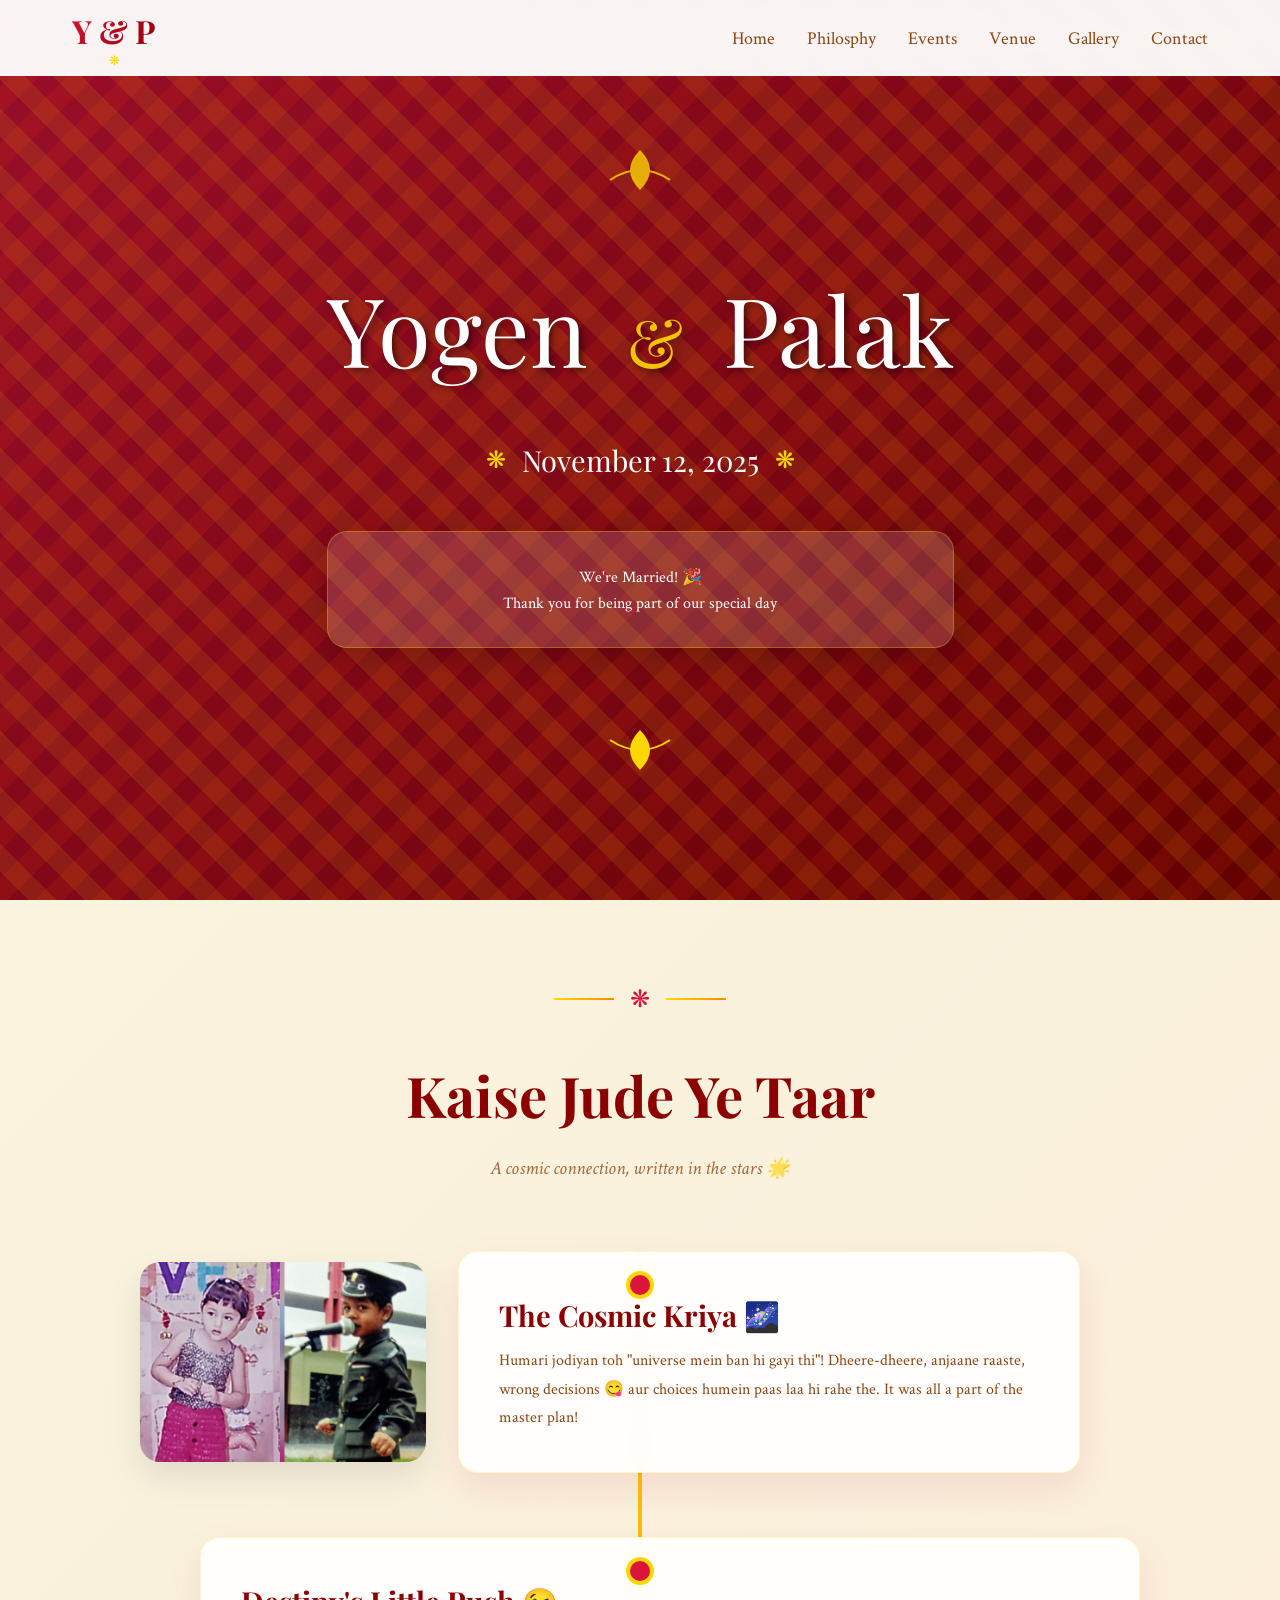
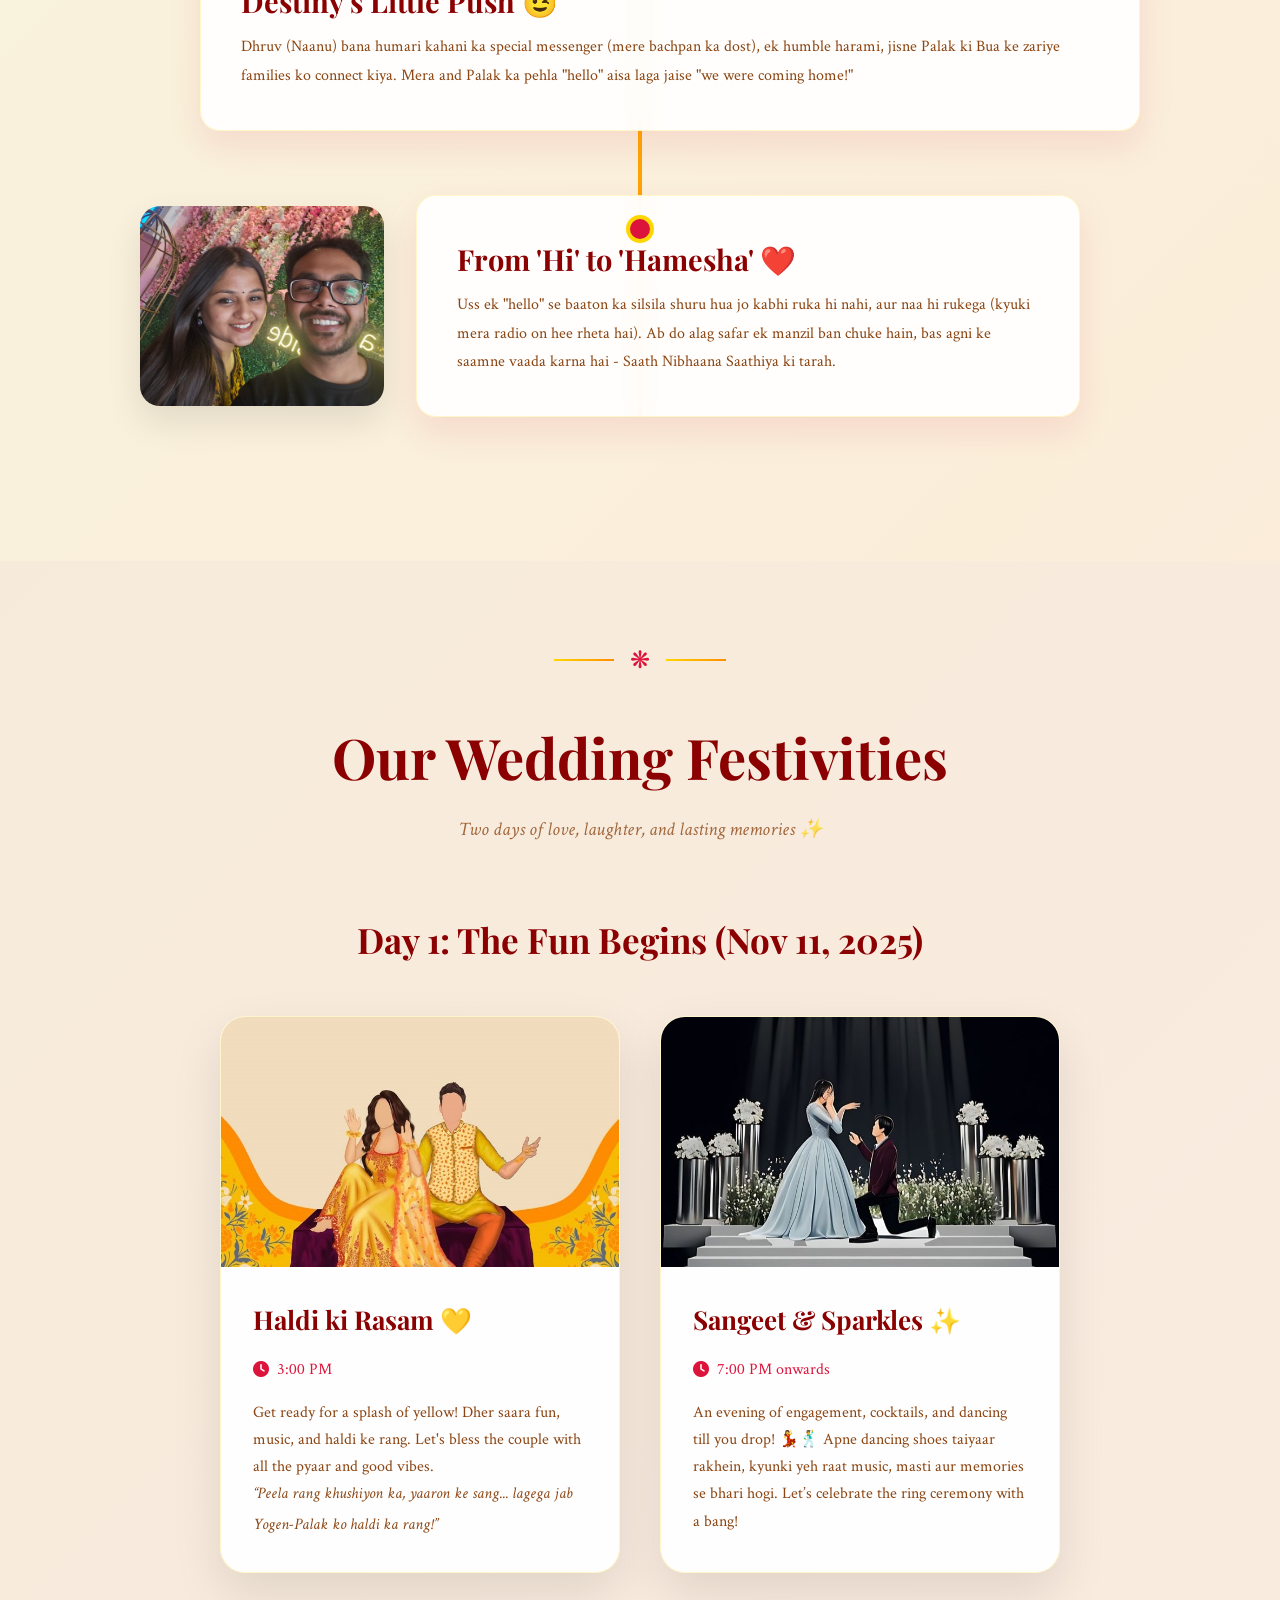
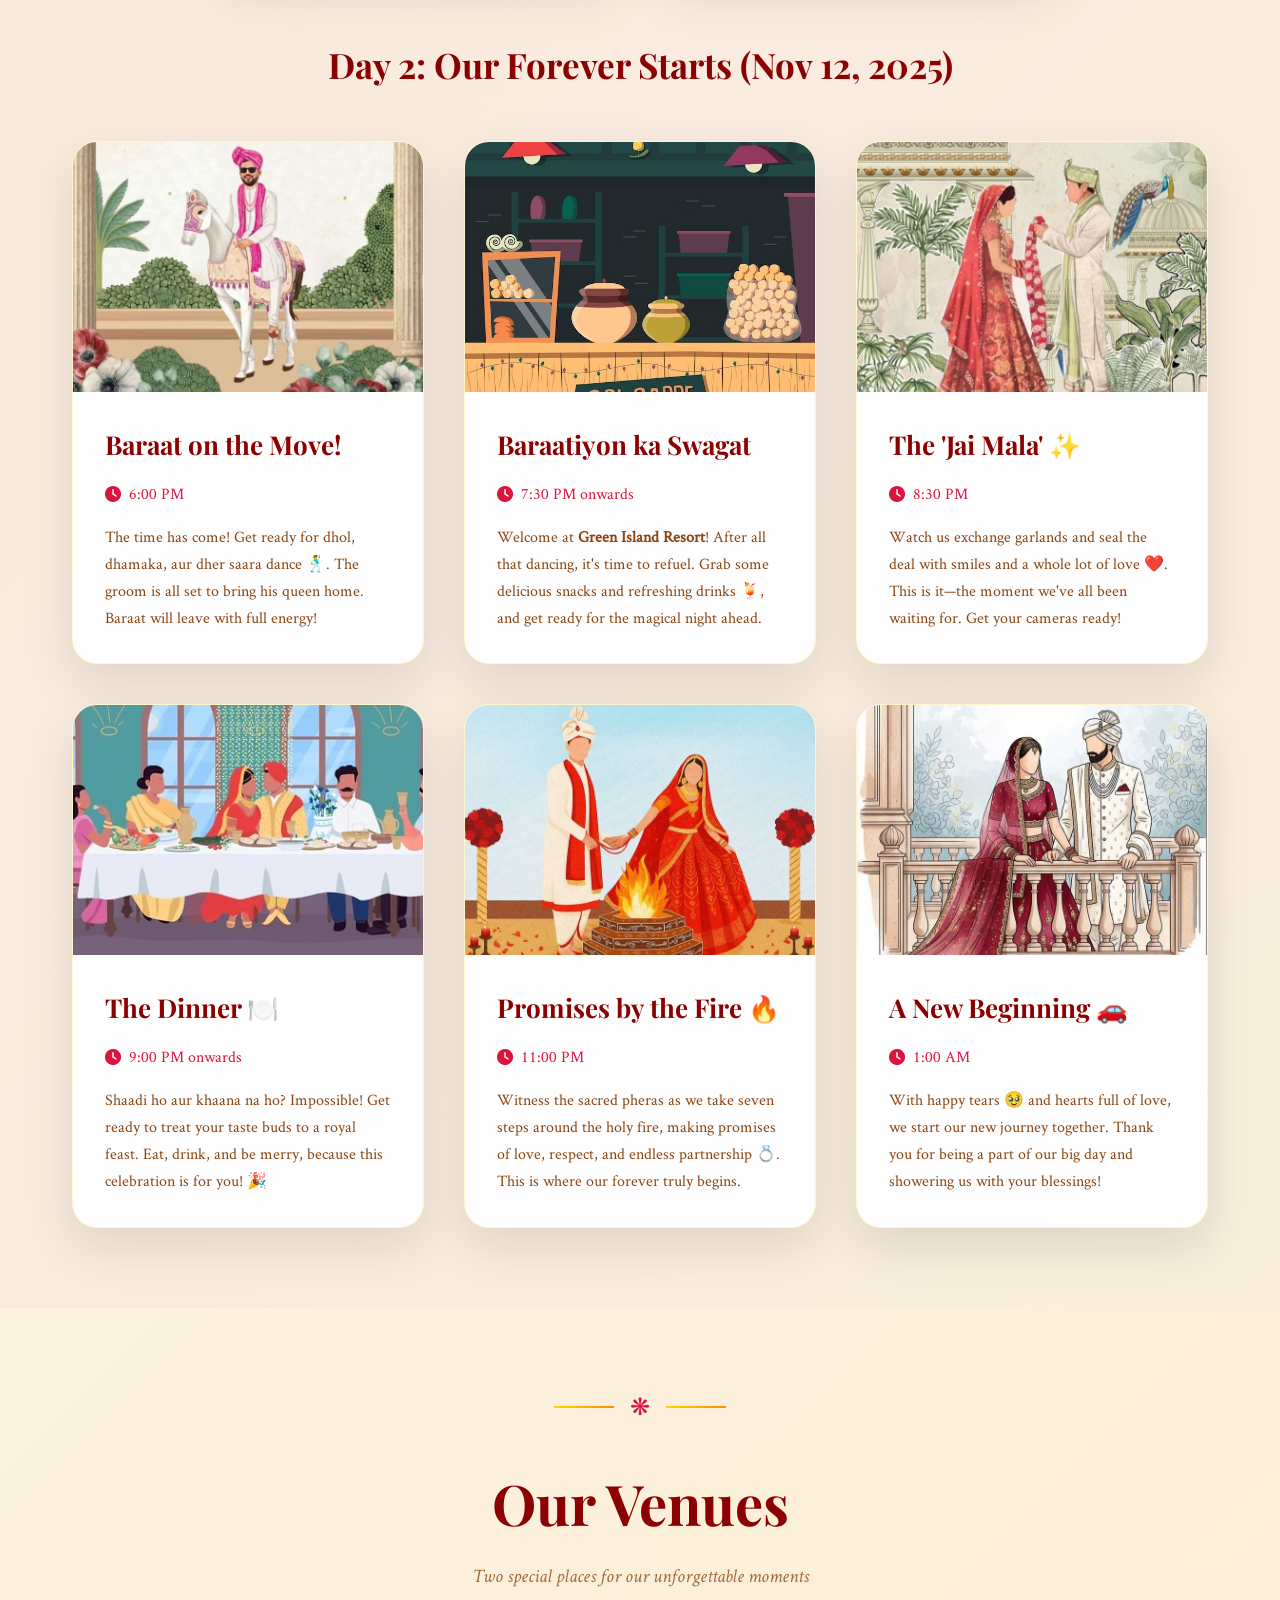
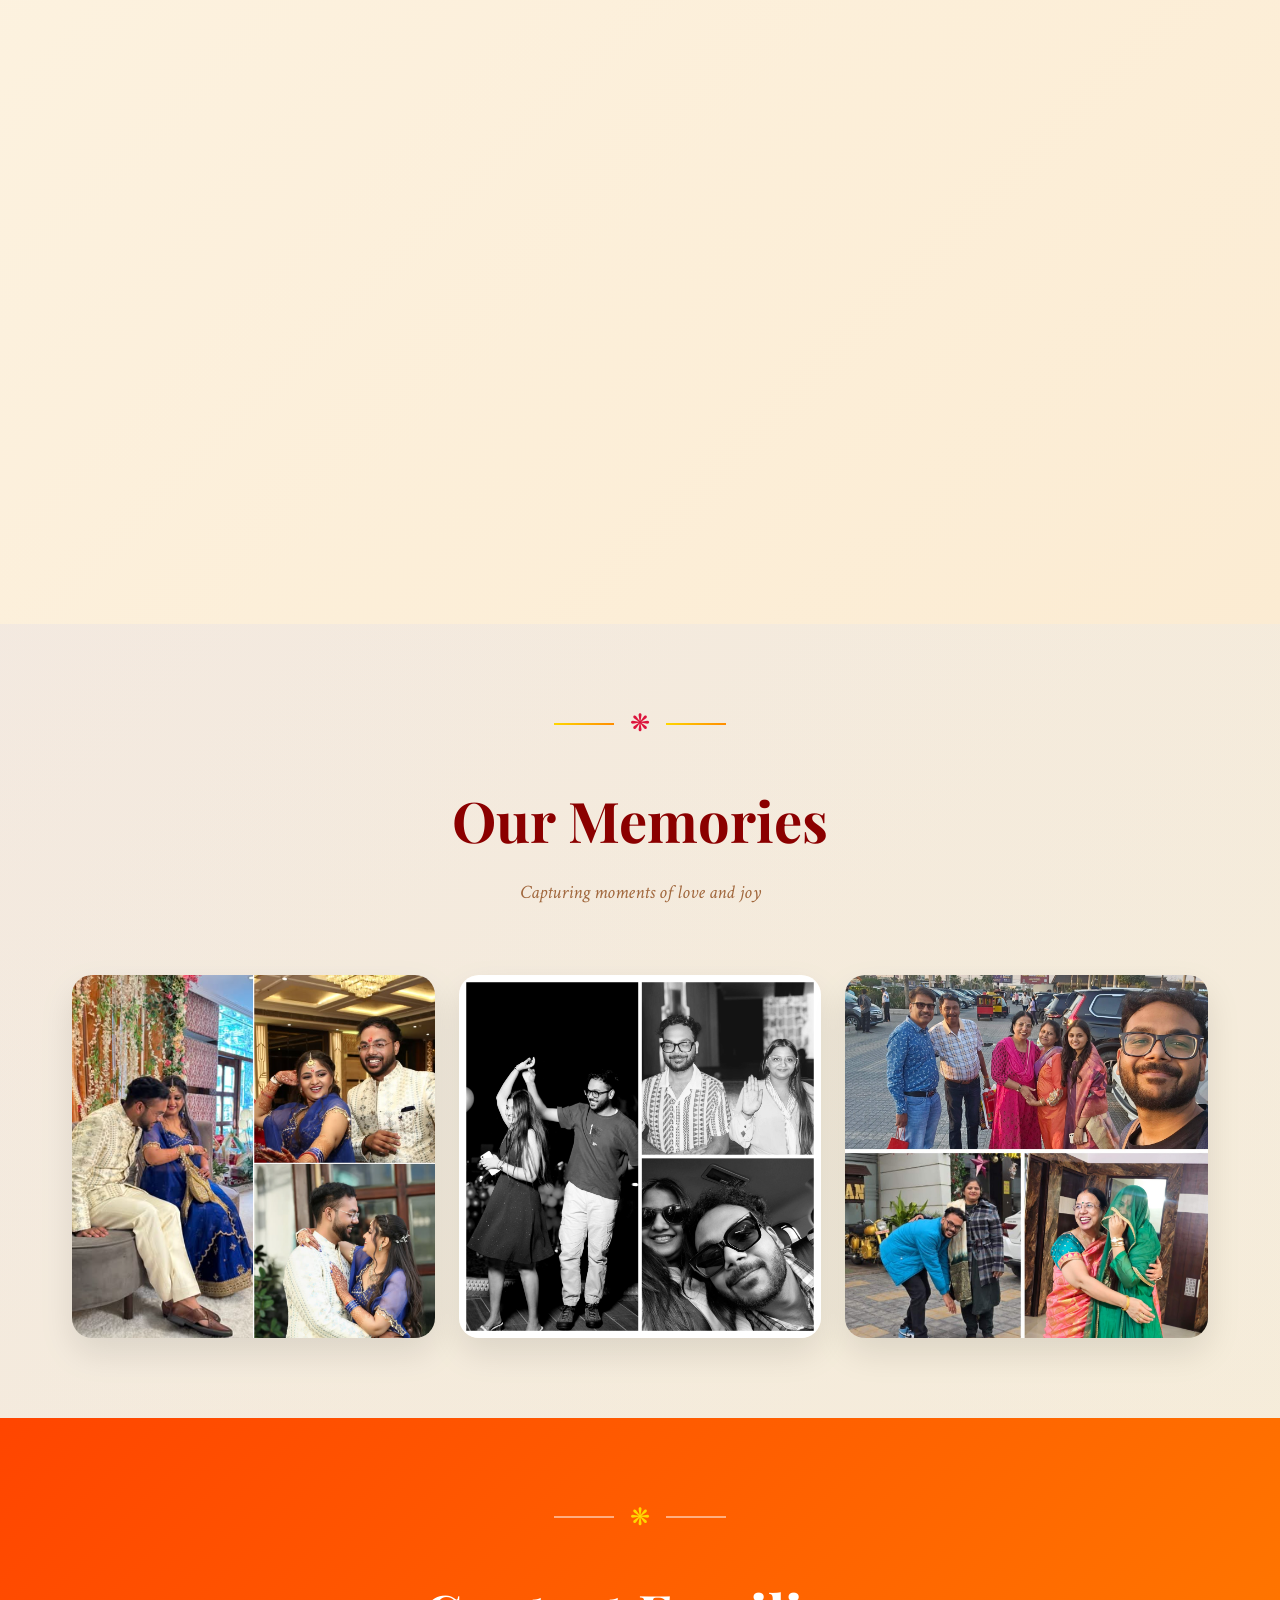
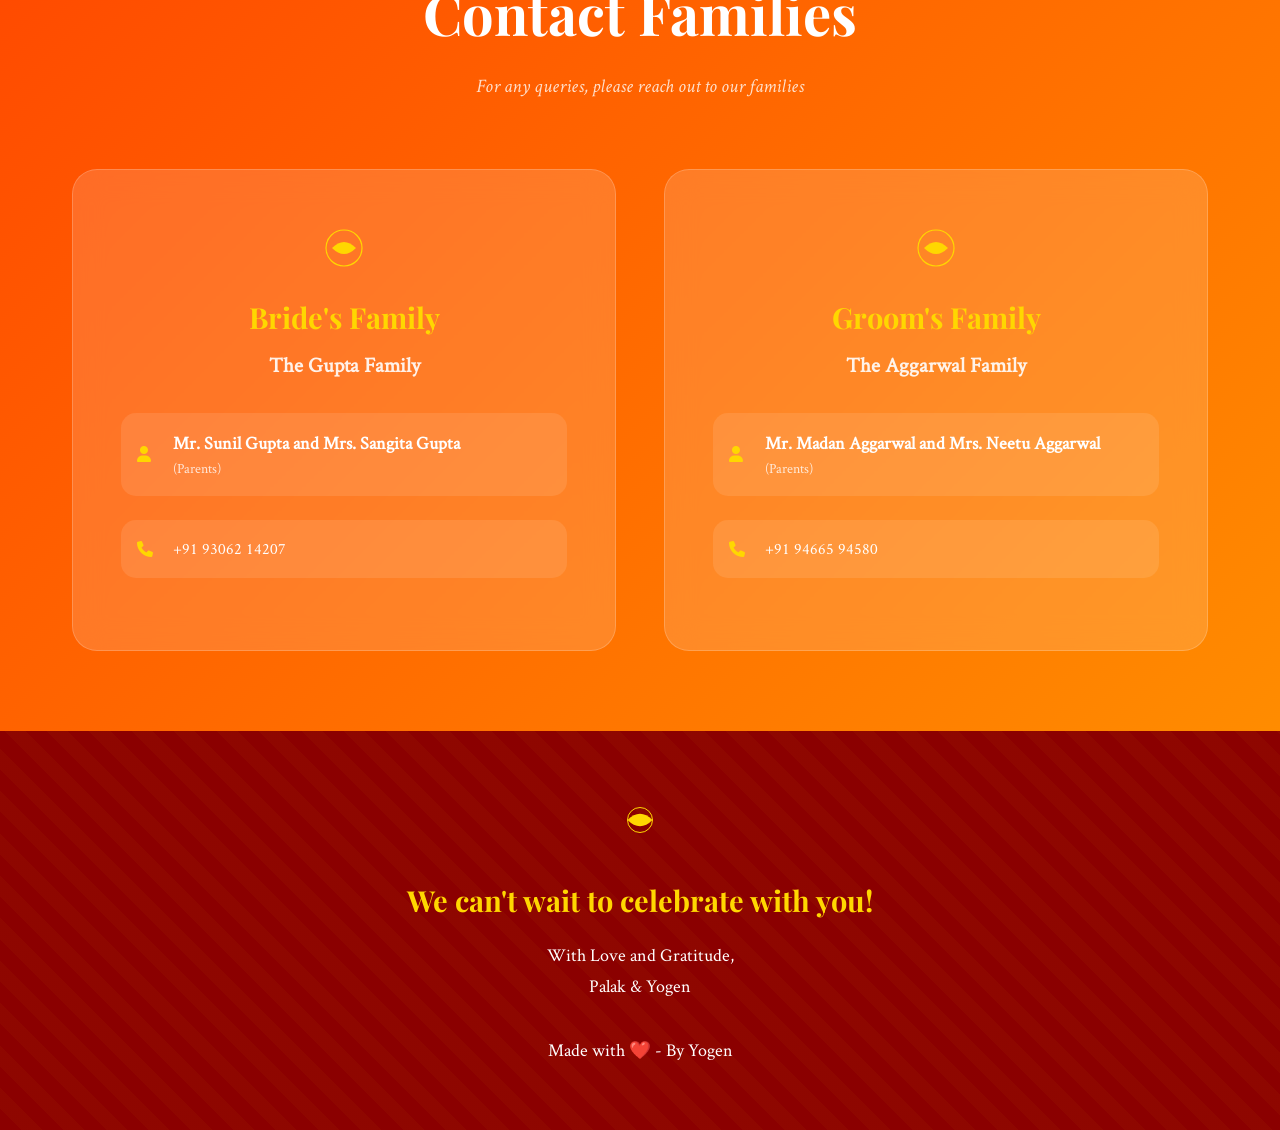
==== index.html @ a7b243fc "Update index.html" ====
<!DOCTYPE html>
<html lang="en">
<head>
    <meta charset="UTF-8">
    <meta name="viewport" content="width=device-width, initial-scale=1.0">
    <title>Yogen & Palak - Our Wedding</title>
    <link rel="stylesheet" href="styles.css">
    <link rel="stylesheet" href="https://cdnjs.cloudflare.com/ajax/libs/font-awesome/6.0.0/css/all.min.css">
</head>
<body>
    <!-- Floating Mandala Background -->
    <div class="mandala-bg">
        <div class="mandala mandala-1"></div>
        <div class="mandala mandala-2"></div>
        <div class="mandala mandala-3"></div>
    </div>

    <header class="header">
        <nav class="navbar">
            <div class="nav-brand">
                <span class="brand-text">Y & P</span>
                <div class="brand-ornament">❋</div>
            </div>
            <ul class="nav-links">
                <li><a href="#home">Home</a></li>
				<li><a href="#story">Philosphy</a></li>
                <li><a href="#itinerary">Events</a></li>
				<li><a href="#venue">Venue</a></li>           
                <li><a href="#photos">Gallery</a></li>
				<li><a href="#contact">Contact</a></li>
            </ul>
            <button class="mobile-menu-btn">
                <span></span>
                <span></span>
                <span></span>
            </button>
        </nav>
    </header>

    <section id="home" class="hero">
        <div class="hero-overlay"></div>
        <div class="hero-pattern"></div>
        <div class="hero-content">
            <div class="hero-ornament top">
                <svg viewBox="0 0 200 100">
                    <path d="M100,10 Q120,30 100,50 Q80,30 100,10 Z" fill="currentColor"/>
                    <circle cx="100" cy="30" r="8" fill="currentColor"/>
                    <path d="M70,40 Q100,20 130,40" stroke="currentColor" fill="none" stroke-width="2"/>
                </svg>
            </div>
            <h1 class="hero-title">
                <span class="name-yogen">Yogen</span>
                <span class="ampersand">&</span>
                <span class="name-palak">Palak</span>
            </h1>
            <div class="wedding-date">
                <div class="date-ornament">❋</div>
                <div class="date-text">November 12, 2025</div>
                <div class="date-ornament">❋</div>
            </div>
            <div class="countdown-container">
                <div class="countdown" id="countdown">
                    <div class="countdown-item">
                        <span class="countdown-number" id="days">00</span>
                        <span class="countdown-label">Days</span>
                    </div>
                    <div class="countdown-item">
                        <span class="countdown-number" id="hours">00</span>
                        <span class="countdown-label">Hours</span>
                    </div>
                    <div class="countdown-item">
                        <span class="countdown-number" id="minutes">00</span>
                        <span class="countdown-label">Minutes</span>
                    </div>
                </div>
            </div>
            <div class="hero-ornament bottom">
                <svg viewBox="0 0 200 100">
                    <path d="M100,90 Q80,70 100,50 Q120,70 100,90 Z" fill="currentColor"/>
                    <circle cx="100" cy="70" r="8" fill="currentColor"/>
                    <path d="M70,60 Q100,80 130,60" stroke="currentColor" fill="none" stroke-width="2"/>
                </svg>
            </div>
        </div>

    </section>
	
<section id="story" class="story-section">
    <div class="container">
        <div class="section-header">
            <div class="section-ornament">
                <div class="ornament-line"></div>
                <div class="ornament-center">❋</div>
                <div class="ornament-line"></div>
            </div>
            <h2 class="section-title">Kaise Jude Ye Taar</h2>
            <p class="section-subtitle">A cosmic connection, written in the stars 🌟</p>
        </div>

        <div class="story-timeline">
            <div class="timeline-item left">
                <div class="timeline-content">
                    <div class="timeline-image">
                        <img src="pictures/story_0.jpg" alt="Cosmic Connection">
                        <div class="image-overlay"></div>
                    </div>
                    <div class="timeline-text">
                        <h3>The Cosmic Kriya 🌌</h3>
                        <p>Humari jodiyan toh "universe mein ban hi gayi thi"! Dheere-dheere, anjaane raaste, wrong decisions 😋 aur choices humein paas laa hi rahe the. It was all a part of the master plan!</p>
                    </div>
                </div>
            </div>

            <div class="timeline-item right">
                <div class="timeline-content">
                    <div class="timeline-text">
                        <h3>Destiny's Little Push 😉</h3>
                        <p>Dhruv (Naanu) bana humari kahani ka special messenger (mere bachpan ka dost), ek humble harami, jisne Palak ki Bua ke zariye families ko connect kiya. Mera and Palak ka pehla "hello" aisa laga jaise "we were coming home!"</p>
                    </div>
                </div>
            </div>

            <div class="timeline-item left">
                <div class="timeline-content">
                     <div class="timeline-image">
                        <img src="pictures/story_1.jpg" alt="Our Journey">
                        <div class="image-overlay"></div>
                    </div>
                    <div class="timeline-text">
                        <h3>From 'Hi' to 'Hamesha' ❤️</h3>
                        <p>Uss ek "hello" se baaton ka silsila shuru hua jo kabhi ruka hi nahi, aur naa hi rukega (kyuki mera radio on hee rheta hai). Ab do alag safar ek manzil ban chuke hain, bas agni ke saamne vaada karna hai - Saath Nibhaana Saathiya ki tarah.</p>
                    </div>
                </div>
            </div>
        </div>
    </div>
</section>

<section id="itinerary" class="events-section">
    <div class="container">
        <div class="section-header">
            <div class="section-ornament">
                <div class="ornament-line"></div>
                <div class="ornament-center">❋</div>
                <div class="ornament-line"></div>
            </div>
            <h2 class="section-title">Our Wedding Festivities</h2>
            <p class="section-subtitle">Two days of love, laughter, and lasting memories ✨</p>
        </div>

        <h2 class="itinerary-day-header">Day 1: The Fun Begins (Nov 11, 2025)</h2>
        <div class="events-grid-day1">
            <div class="event-card">
                <div class="event-image">
                    <img src="pictures/haldi.jpg" alt="Haldi Ceremony" />
                    <div class="event-overlay"></div>
                </div>
                <div class="event-content">
                    <h3>Haldi ki Rasam 💛</h3>
                    <div class="event-time"><i class="fas fa-clock"></i>3:00 PM</div>
                    <p>Get ready for a splash of yellow! Dher saara fun, music, and haldi ke rang. Let's bless the couple with all the pyaar and good vibes.
                    <br><em>“Peela rang khushiyon ka, yaaron ke sang... lagega jab Yogen-Palak ko haldi ka rang!”</em></p>
                </div>
            </div>

            <div class="event-card">
                <div class="event-image">
                    <img src="pictures/sangeet.jpg" alt="Sangeet Night" />
                    <div class="event-overlay"></div>
                </div>
                <div class="event-content">
                    <h3>Sangeet & Sparkles ✨</h3>
                    <div class="event-time"><i class="fas fa-clock"></i>7:00 PM onwards</div>
                    <p>An evening of engagement, cocktails, and dancing till you drop! 💃🕺 Apne dancing shoes taiyaar rakhein, kyunki yeh raat music, masti aur memories se bhari hogi. Let’s celebrate the ring ceremony with a bang!</p>
                </div>
            </div>
        </div>

        <h2 class="itinerary-day-header">Day 2: Our Forever Starts (Nov 12, 2025)</h2>
<div class="events-grid">
    <div class="event-card">
        <div class="event-image">
            <img src="pictures/baraat.jpg" alt="Baraat Departure" />
            <div class="event-overlay"></div>
        </div>
        <div class="event-content">
            <h3>Baraat on the Move!</h3>
            <div class="event-time"><i class="fas fa-clock"></i>6:00 PM</div>
            <p>The time has come! Get ready for dhol, dhamaka, aur dher saara dance 🕺. The groom is all set to bring his queen home. Baraat will leave with full energy!</p>
        </div>
    </div>

    <div class="event-card">
        <div class="event-image">
            <img src="pictures/snacks.jpg" alt="Welcome Snacks" />
            <div class="event-overlay"></div>
        </div>
        <div class="event-content">
            <h3>Baraatiyon ka Swagat</h3>
            <div class="event-time"><i class="fas fa-clock"></i>7:30 PM onwards</div>
            <p>Welcome at <strong>Green Island Resort</strong>! After all that dancing, it's time to refuel. Grab some delicious snacks and refreshing drinks 🍹, and get ready for the magical night ahead.</p>
        </div>
    </div>

    <div class="event-card">
        <div class="event-image">
            <img src="pictures/jaimala.jpg" alt="Jai Mala" />
            <div class="event-overlay"></div>
        </div>
        <div class="event-content">
            <h3>The 'Jai Mala' ✨</h3>
            <div class="event-time"><i class="fas fa-clock"></i>8:30 PM</div>
            <p>Watch us exchange garlands and seal the deal with smiles and a whole lot of love ❤️. This is it—the moment we've all been waiting for. Get your cameras ready!</p>
        </div>
    </div>

    <div class="event-card">
        <div class="event-image">
            <img src="pictures/dinner.jpg" alt="Dinner" />
            <div class="event-overlay"></div>
        </div>
        <div class="event-content">
            <h3>The Dinner 🍽️</h3>
            <div class="event-time"><i class="fas fa-clock"></i>9:00 PM onwards</div>
            <p>Shaadi ho aur khaana na ho? Impossible! Get ready to treat your taste buds to a royal feast. Eat, drink, and be merry, because this celebration is for you! 🎉</p>
        </div>
    </div>
    
    <div class="event-card">
        <div class="event-image">
            <img src="pictures/hawan.jpg" alt="Wedding Rituals" />
            <div class="event-overlay"></div>
        </div>
        <div class="event-content">
            <h3>Promises by the Fire 🔥</h3>
            <div class="event-time"><i class="fas fa-clock"></i>11:00 PM</div>
            <p>Witness the sacred pheras as we take seven steps around the holy fire, making promises of love, respect, and endless partnership 💍. This is where our forever truly begins.</p>
        </div>
    </div>

    <div class="event-card">
        <div class="event-image">
            <img src="pictures/conclusion.jpg" alt="Wedding Conclusion" />
            <div class="event-overlay"></div>
        </div>
        <div class="event-content">
            <h3>A New Beginning 🚗</h3>
            <div class="event-time"><i class="fas fa-clock"></i>1:00 AM</div>
            <p>With happy tears 🥹 and hearts full of love, we start our new journey together. Thank you for being a part of our big day and showering us with your blessings!</p>
        </div>
    </div>
</div>
    </div>
</section>

<section id="venue" class="venue-section">
    <div class="container">
        <div class="section-header">
            <div class="section-ornament">
                <div class="ornament-line"></div>
                <div class="ornament-center">❋</div>
                <div class="ornament-line"></div>
            </div>
            <h2 class="section-title">Our Venues</h2>
            <p class="section-subtitle">Two special places for our unforgettable moments</p>
        </div>

        <div class="venue-grid">
            <div class="venue-card">
                <div class="venue-details">
                    <h3 class="venue-title">Pre-Wedding Festivities</h3>
                    <p class="venue-card-subtitle">Haldi, Sangeet & Baraat Departure</p>
                    <h4>Ram Bhawan</h4>
                    <div class="venue-address">
                        <i class="fas fa-map-marker-alt"></i>
                        <div>
                            <p>Janta Bhawan Road,</p>
                            <p>Sirsa, Haryana 125055</p>
                        </div>
                    </div>
                    <a href="https://maps.app.goo.gl/GTRC1nZAYhxemEVs8" target="_blank" class="map-link">
                        <i class="fas fa-external-link-alt"></i>
                        View on Google Maps
                    </a>
                </div>
            </div>

            <div class="venue-card">
                 <div class="venue-details">
                    <h3 class="venue-title">Wedding Ceremony</h3>
                    <p class="venue-card-subtitle">Baraat Welcome, Pheras & Dinner</p>
                    <h4>Green Island Resort</h4>
                    <div class="venue-address">
                        <i class="fas fa-map-marker-alt"></i>
                        <div>
                            <p>3rd MileStone,</p>
                            <p>Rania Road,</p>
                            <p>Sirsa, Haryana 125055</p>
                        </div>
                    </div>
                    <a href="https://maps.app.goo.gl/ByTWCeYyPFWCKkqr8" target="_blank" class="map-link">
                        <i class="fas fa-external-link-alt"></i>
                        View on Google Maps
                    </a>
                </div>
            </div>
        </div>
    </div>
</section>

	


	    <section id="photos" class="gallery-section">
        <div class="container">
            <div class="section-header">
                <div class="section-ornament">
                    <div class="ornament-line"></div>
                    <div class="ornament-center">❋</div>
                    <div class="ornament-line"></div>
                </div>
                <h2 class="section-title">Our Memories</h2>
                <p class="section-subtitle">Capturing moments of love and joy</p>
            </div>

            <div class="gallery-grid">
                <div class="gallery-item">
                    <img src="pictures/engagement.png" alt="Roka Photos" />
                    <div class="gallery-overlay">
                        <div class="gallery-content">
                            <h4>Roka Ceremony</h4>
                            <p>Beautiful moments when we became offical!</p>
                        </div>
                    </div>
                </div>
				                <div class="gallery-item">
                    <img src="pictures/special_moment.jpg" alt="Special Moments" />
                    <div class="gallery-overlay">
                        <div class="gallery-content">
                            <h4>Special Moments</h4>
                            <p>Candid captures of our lovely courtship story</p>
                        </div>
                    </div>
                </div>
				
                <div class="gallery-item">
                    <img src="pictures/family.jpg" alt="Family Moments" />
                    <div class="gallery-overlay">
                        <div class="gallery-content">
                            <h4>Family Moments</h4>
                            <p>Precious times with our loved ones</p>
                        </div>
                    </div>
                </div>


            </div>
        </div>
    </section>
	
    <section id="contact" class="contact-section">
        <div class="container">
            <div class="section-header">
                <div class="section-ornament">
                    <div class="ornament-line"></div>
                    <div class="ornament-center">❋</div>
                    <div class="ornament-line"></div>
                </div>
                <h2 class="section-title">Contact Families</h2>
                <p class="section-subtitle">For any queries, please reach out to our families</p>
            </div>

            <div class="contact-grid">
                <div class="contact-card bride-family">
                    <div class="contact-header">
                        <div class="family-ornament">
                            <svg viewBox="0 0 100 100">
                                <circle cx="50" cy="50" r="30" fill="none" stroke="currentColor" stroke-width="2"/>
                                <path d="M30,50 Q50,30 70,50 Q50,70 30,50" fill="currentColor"/>
                            </svg>
                        </div>
                        <h3>Bride's Family</h3>
                        <h4>The Gupta Family</h4>
                    </div>
                    <div class="contact-info">
                        <div class="contact-item">
                            <i class="fas fa-user"></i>
                            <div>
                                <span class="contact-name">Mr. Sunil Gupta and Mrs. Sangita Gupta</span>
                                <span class="contact-relation">(Parents)</span>
                            </div>
                        </div>
                        <div class="contact-item">
                            <i class="fas fa-phone"></i>
                            <a href="tel:+919306214207">+91 93062 14207</a>
                        </div>
                    </div>
                </div>

                <div class="contact-card groom-family">
                    <div class="contact-header">
                        <div class="family-ornament">
                            <svg viewBox="0 0 100 100">
                                <circle cx="50" cy="50" r="30" fill="none" stroke="currentColor" stroke-width="2"/>
                                <path d="M30,50 Q50,30 70,50 Q50,70 30,50" fill="currentColor"/>
                            </svg>
                        </div>
                        <h3>Groom's Family</h3>
                        <h4>The Aggarwal Family</h4>
                    </div>
                    <div class="contact-info">
                        <div class="contact-item">
                            <i class="fas fa-user"></i>
                            <div>
                                <span class="contact-name">Mr. Madan Aggarwal and Mrs. Neetu Aggarwal</span>
                                <span class="contact-relation">(Parents)</span>
                            </div>
                        </div>
                        <div class="contact-item">
                            <i class="fas fa-phone"></i>
                            <a href="tel:+919466594580">+91 94665 94580</a>
                        </div>
                    </div>
                </div>
            </div>
        </div>
    </section>
    <footer class="footer">
        <div class="footer-pattern"></div>
        <div class="container">
            <div class="footer-content">
                <div class="footer-ornament">
                    <svg viewBox="0 0 200 100">
                        <circle cx="100" cy="50" r="25" fill="none" stroke="currentColor" stroke-width="2"/>
                        <path d="M75,50 Q100,25 125,50 Q100,75 75,50" fill="currentColor"/>
                    </svg>
                </div>
                <h3>We can't wait to celebrate with you!</h3>
                <p>With Love and Gratitude,<br>Palak & Yogen</p>
                <div class="footer-contact">
                    <p>Made with ❤️ - By Yogen</a></p>
                </div>
            </div>
        </div>
    </footer>

    <script src="script.js"></script>
</body>
</html>
---- styles.css ----
/* Reset and Base Styles */
* {
    margin: 0;
    padding: 0;
    box-sizing: border-box;
}

:root {
    /* Indian Wedding Color Palette */
    --primary-red: #dc143c;
    --primary-gold: #ffd700;
    --deep-maroon: #8b0000;
    --burnt-orange: #ff4500;
    --saffron: #ff8c00;
    --royal-purple: #4b0082;
    --emerald: #50c878;
    --cream: #f5f5dc;
    --rich-brown: #8b4513;
    
    /* Gradient Colors */
    --gradient-primary: linear-gradient(135deg, var(--primary-red) 0%, var(--deep-maroon) 100%);
    --gradient-gold: linear-gradient(135deg, var(--primary-gold) 0%, var(--saffron) 100%);
    --gradient-royal: linear-gradient(135deg, var(--royal-purple) 0%, var(--primary-red) 100%);
    --gradient-warm: linear-gradient(135deg, var(--burnt-orange) 0%, var(--saffron) 100%);
    
    /* Typography */
    --font-primary: 'Playfair Display', serif;
    --font-secondary: 'Crimson Text', serif;
    
    /* Spacing */
    --section-padding: 5rem 0;
    --container-padding: 0 2rem;
}

/* Self-hosted fonts */
@font-face {
    font-family: 'Playfair Display';
    src: url('fonts/PlayfairDisplay-Regular.woff2') format('woff2'),
         url('fonts/PlayfairDisplay-Regular.woff') format('woff');
    font-weight: 400;       /* use numeric instead of "normal" */
    font-style: normal;
    font-display: swap;
}

/* Playfair Display Bold */
@font-face {
    font-family: 'Playfair Display';
    src: url('fonts/PlayfairDisplay-Bold.woff2') format('woff2'),
         url('fonts/PlayfairDisplay-Bold.woff') format('woff');
    font-weight: 700;       /* use numeric instead of "bold" */
    font-style: normal;
    font-display: swap;
}

/* Crimson Text Regular */
@font-face {
    font-family: 'Crimson Text';
    src: url('fonts/CrimsonText-Regular.woff2') format('woff2'),
         url('fonts/CrimsonText-Regular.woff') format('woff');
    font-weight: 400;
    font-style: normal;
    font-display: swap;
}

/* Crimson Text Italic */
@font-face {
    font-family: 'Crimson Text';
    src: url('fonts/CrimsonText-Italic.woff2') format('woff2'),
         url('fonts/CrimsonText-Italic.woff') format('woff');
    font-weight: 400;
    font-style: italic;
    font-display: swap;
}

body {
    font-family: var(--font-secondary);
    line-height: 1.6;
    color: var(--rich-brown);
    overflow-x: hidden;
    background: linear-gradient(135deg, var(--cream) 0%, #faf0e6 50%, var(--cream) 100%);
}

/* Scrollbar Styling */
::-webkit-scrollbar {
    width: 8px;
}

::-webkit-scrollbar-track {
    background: var(--cream);
}

::-webkit-scrollbar-thumb {
    background: var(--gradient-primary);
    border-radius: 10px;
}

::-webkit-scrollbar-thumb:hover {
    background: var(--deep-maroon);
}

/* Floating Mandala Background */
.mandala-bg {
    position: fixed;
    top: 0;
    left: 0;
    width: 100%;
    height: 100%;
    z-index: -1;
    opacity: 0.03;
}

.mandala {
    position: absolute;
    width: 300px;
    height: 300px;
    background-image: 
        radial-gradient(circle at 50% 50%, var(--primary-gold) 2px, transparent 2px),
        radial-gradient(circle at 25% 25%, var(--primary-red) 1px, transparent 1px),
        radial-gradient(circle at 75% 75%, var(--burnt-orange) 1.5px, transparent 1.5px);
    background-size: 50px 50px, 25px 25px, 75px 75px;
    border-radius: 50%;
    animation: float 20s infinite ease-in-out;
}

.mandala-1 {
    top: 10%;
    left: -10%;
    animation-delay: 0s;
}

.mandala-2 {
    top: 50%;
    right: -10%;
    animation-delay: 7s;
}

.mandala-3 {
    bottom: 10%;
    left: 20%;
    animation-delay: 14s;
}

@keyframes float {
    0%, 100% { transform: translateY(0px) rotate(0deg); }
    50% { transform: translateY(-30px) rotate(180deg); }
}

/* Header Styles */
.header {
    position: fixed;
    top: 0;
    left: 0;
    right: 0;
    z-index: 1000;
    background: rgba(255, 255, 255, 0.95);
    backdrop-filter: blur(15px);
    box-shadow: 0 4px 30px rgba(220, 20, 60, 0.1);
    transition: all 0.3s ease;
}

.navbar {
    display: flex;
    justify-content: space-between;
    align-items: center;
    padding: 0.3rem 2rem;
    max-width: 1200px;
    margin: 0 auto;
}

.nav-brand {
    display: flex;
    flex-direction: column;
    align-items: center;
    text-decoration: none;
}

.brand-text {
    font-family: var(--font-primary);
    font-size: 2rem;
    font-weight: 700;
    background: var(--gradient-primary);
    -webkit-background-clip: text;
    -webkit-text-fill-color: transparent;
    background-clip: text;
}

.brand-ornament {
    font-size: 0.8rem;
    color: var(--primary-gold);
    margin-top: -5px;
}

.nav-links {
    display: flex;
    list-style: none;
    gap: 2rem;
}

.nav-links a {
    text-decoration: none;
    color: var(--rich-brown);
    font-weight: 500;
    font-size: 1.1rem;
    transition: all 0.3s ease;
    position: relative;
}

.nav-links a::after {
    content: '';
    position: absolute;
    bottom: -5px;
    left: 0;
    width: 0;
    height: 2px;
    background: var(--gradient-primary);
    transition: width 0.3s ease;
}

.nav-links a:hover {
    color: var(--primary-red);
    transform: translateY(-2px);
}

.nav-links a:hover::after {
    width: 100%;
}

.mobile-menu-btn {
    display: none;
    flex-direction: column;
    gap: 4px;
    background: none;
    border: none;
    cursor: pointer;
    padding: 5px;
}

.mobile-menu-btn span {
    width: 25px;
    height: 3px;
    background: var(--gradient-primary);
    border-radius: 2px;
    transition: all 0.3s ease;
}

/* Hero Section */
.hero {
    position: relative;
    background: var(--gradient-primary);
	min-height: 100dvh;       /* fits exactly one screen on mobile */
    display: flex;            /* center contents */
    flex-direction: column;
    justify-content: center;  /* vertical centering */
    align-items: center;      /* horizontal centering */
    box-sizing: border-box;   /* padding stays inside */
    overflow: hidden;         /* prevent scrollbars if svg overflows */
}

.hero img, 
.hero svg {
  max-width: 100%;          /* prevent overflow */
  height: auto;
}

.hero-overlay {
    position: absolute;
    top: 0;
    left: 0;
    width: 100%;
    height: 100%;
    background: rgba(0, 0, 0, 0.3);
    z-index: 1;
}

.hero-pattern {
    position: absolute;
    top: 0;
    left: 0;
    width: 100%;
    height: 100%;
    background-image: 
        repeating-linear-gradient(45deg, transparent, transparent 20px, rgba(255, 215, 0, 0.1) 20px, rgba(255, 215, 0, 0.1) 40px),
        repeating-linear-gradient(-45deg, transparent, transparent 20px, rgba(255, 69, 0, 0.1) 20px, rgba(255, 69, 0, 0.1) 40px);
    animation: patternShift 10s linear infinite;
    z-index: 1;
}

@keyframes patternShift {
    0% { transform: translateX(0) translateY(0px); }
	50% { transform: translateX(0px) translateY(40px); }
    100% { transform: translateX(0px) translateY(0px); }
}

.hero-content {
    text-align: center;
    z-index: 2;
    color: white;
    max-width: 800px;
    padding: 2rem;
}

.hero-ornament {
    width: 200px;
    height: 80px;
    margin: 0 auto;
    color: var(--primary-gold);
    opacity: 0.8;
}

.hero-ornament.top {
    margin-bottom: 2rem;
    animation: fadeInDown 1s ease-out;
}

.hero-ornament.bottom {
    margin-top: 2rem;
    animation: fadeInUp 1s ease-out 0.5s both;
}

.hero-title {
    font-family: var(--font-primary);
    font-size: clamp(3rem, 8vw, 6rem);
    font-weight: 400;
    margin: 2rem 0;
    animation: fadeInUp 1s ease-out 0.3s both;
    text-shadow: 3px 3px 6px rgba(0, 0, 0, 0.5);
}

.name-yogen, .name-palak {
    display: inline-block;
    transition: transform 0.3s ease;
}

.name-yogen:hover, .name-palak:hover {
    transform: scale(1.05) rotate(-2deg);
}

.ampersand {
    font-size: 0.7em;
    color: var(--primary-gold);
    margin: 0 1rem;
    opacity: 0.9;
}

.wedding-date {
    display: flex;
    align-items: center;
    justify-content: center;
    gap: 1rem;
    font-size: 1.8rem;
    font-weight: 400;
    margin-bottom: 3rem;
    animation: fadeInUp 1s ease-out 0.6s both;
}

.date-ornament {
    color: var(--primary-gold);
    font-size: 1.5rem;
}

.date-text {
    font-family: var(--font-primary);
}

.countdown-container {
    animation: fadeInUp 1s ease-out 0.9s both;
}

.countdown {
    display: flex;
    justify-content: center;
    gap: 2rem;
    background: rgba(255, 255, 255, 0.15);
    backdrop-filter: blur(15px);
    padding: 2rem;
    border-radius: 20px;
    border: 1px solid rgba(255, 215, 0, 0.3);
    box-shadow: 0 8px 32px rgba(0, 0, 0, 0.2);
}

.countdown-item {
    text-align: center;
}

.countdown-number {
    display: block;
    font-size: 2.5rem;
    font-weight: 700;
    font-family: var(--font-primary);
    color: var(--primary-gold);
    text-shadow: 2px 2px 4px rgba(0, 0, 0, 0.3);
}

.countdown-label {
    font-size: 1rem;
    opacity: 0.9;
    text-transform: uppercase;
    letter-spacing: 1px;
}

.scroll-indicator {
    position: absolute;
    bottom: 2rem;
    left: 50%;
    transform: translateX(-50%);
    z-index: 2;
}

.scroll-arrow {
    width: 2px;
    height: 30px;
    background: var(--primary-gold);
    margin: 0 auto;
    position: relative;
    animation: bounce 2s infinite;
}

.scroll-arrow::after {
    content: '';
    position: absolute;
    bottom: -8px;
    left: -4px;
    width: 0;
    height: 0;
    border-left: 5px solid transparent;
    border-right: 5px solid transparent;
    border-top: 8px solid var(--primary-gold);
}

@keyframes bounce {
    0%, 20%, 50%, 80%, 100% { transform: translateY(0); }
    40% { transform: translateY(-10px); }
    60% { transform: translateY(-5px); }
}

/* Section Styles */
.container {
    max-width: 1200px;
    margin: 0 auto;
    padding: var(--container-padding);
}

section {
    padding: var(--section-padding);
    position: relative;
}

.section-header {
    text-align: center;
    margin-bottom: 4rem;
}

.section-ornament {
    display: flex;
    align-items: center;
    justify-content: center;
    gap: 1rem;
    margin-bottom: 2rem;
}

.ornament-line {
    width: 60px;
    height: 2px;
    background: var(--gradient-gold);
}

.ornament-center {
    color: var(--primary-red);
    font-size: 1.5rem;
}

.section-title {
    font-family: var(--font-primary);
    font-size: clamp(2.5rem, 5vw, 3.5rem);
    font-weight: 600;
    color: var(--deep-maroon);
    margin-bottom: 1rem;
}

.section-subtitle {
    font-size: 1.2rem;
    color: var(--rich-brown);
    opacity: 0.8;
    font-style: italic;
}

/* Story Section */
.story-section {
    background: linear-gradient(135deg, rgba(255, 245, 220, 0.3) 0%, rgba(255, 228, 196, 0.3) 100%);
}

.story-timeline {
    position: relative;
    max-width: 1000px;
    margin: 0 auto;
}

.story-timeline::before {
    content: '';
    position: absolute;
    top: 0;
    left: 50%;
    transform: translateX(-50%);
    width: 4px;
    height: 100%;
    background: var(--gradient-gold);
    border-radius: 2px;
}

.timeline-item {
    display: flex;
    margin-bottom: 4rem;
    position: relative;
}

.timeline-item::before {
    content: '';
    position: absolute;
    top: 20px;
    left: 50%;
    transform: translateX(-50%);
    width: 20px;
    height: 20px;
    background: var(--primary-red);
    border: 4px solid var(--primary-gold);
    border-radius: 50%;
    z-index: 2;
}

.timeline-item.left .timeline-content {
    flex-direction: row;
    margin-right: 60px;
}

.timeline-item.right .timeline-content {
    flex-direction: row-reverse;
    margin-left: 60px;
}

.timeline-content {
    display: flex;
    align-items: center;
    gap: 2rem;
    width: 100%;
}

.timeline-image {
    position: relative;
    border-radius: 20px;
    overflow: hidden;
    height:200px;
    box-shadow: 0 15px 35px rgba(0, 0, 0, 0.1);
    transition: transform 0.3s ease;
}

.timeline-image:hover {
    transform: scale(1.05) rotate(2deg);
}

.timeline-image img {
    width: 100%;
    height: 200px;
    object-fit: cover;
}

.image-overlay {
    position: absolute;
    top: 0;
    left: 0;
    width: 100%;
    height: 200px                                                                                                  ;
    background: var(--gradient-primary);
    opacity: 0;
    transition: opacity 0.3s ease;
}

.timeline-image:hover .image-overlay {
    opacity: 0.2;
}

.timeline-text {
    flex: 1.5;
    background: rgba(255, 255, 255, 0.9);
    backdrop-filter: blur(10px);
    padding: 2.5rem;
    border-radius: 20px;
    box-shadow: 0 15px 35px rgba(220, 20, 60, 0.1);
    border: 1px solid rgba(255, 215, 0, 0.2);
}

.timeline-text h3 {
    font-family: var(--font-primary);
    font-size: 1.8rem;
    color: var(--deep-maroon);
    margin-bottom: 0.5rem;
}

.timeline-date {
    color: var(--primary-red);
    font-weight: 600;
    font-size: 0.9rem;
    text-transform: uppercase;
    letter-spacing: 1px;
    margin-bottom: 1rem;
}

.timeline-text p {
    line-height: 1.8;
    color: var(--rich-brown);
}

/* Events Section */

.itinerary-day-header {
    text-align: center;
    font-family: var(--font-primary);
    color: var(--deep-maroon);
    font-size: 2.2rem;
    margin: 4rem 0 2rem 0;
    position: relative;
}

.events-section {
    background: linear-gradient(135deg, rgba(220, 20, 60, 0.03) 0%, rgba(255, 140, 0, 0.03) 100%);
}

.events-grid {
    display: grid;
    grid-template-columns: repeat(auto-fit, minmax(350px, 1fr));
    gap: 2.5rem;
    margin-top: 3rem;
}

.events-grid-day1 {
    display: grid;
    /* This sets a max-width for the cards so they don't stretch too much */
    grid-template-columns: repeat(auto-fit, minmax(350px, 400px));
    gap: 2.5rem;
    /* This centers the cards horizontally */
    justify-content: center; 
    margin-top: 3rem;
}

.event-card {
    background: rgba(255, 255, 255, 0.95);
    backdrop-filter: blur(15px);
    border-radius: 25px;
    overflow: hidden;
    box-shadow: 0 20px 50px rgba(0, 0, 0, 0.1);
    transition: all 0.3s ease;
    border: 1px solid rgba(255, 215, 0, 0.2);
}

.event-card:hover {
    transform: translateY(-10px) scale(1.02);
    box-shadow: 0 30px 60px rgba(220, 20, 60, 0.15);
}

.event-image {
    position: relative;
    height: 250px;
    overflow: hidden;
}

.event-image img {
    width: 100%;
    height: 100%;
    object-fit: cover;
    transition: transform 0.3s ease;
}

.event-card:hover .event-image img {
    transform: scale(1.1);
}

.event-overlay {
    position: absolute;
    top: 0;
    left: 0;
    width: 100%;
    height: 100%;
    background: linear-gradient(135deg, rgba(220, 20, 60, 0.8) 0%, rgba(255, 69, 0, 0.6) 100%);
    opacity: 0;
    transition: opacity 0.3s ease;
}

.event-card:hover .event-overlay {
    opacity: 1;
}

.event-content {
    padding: 2rem;
}

.event-content h3 {
    font-family: var(--font-primary);
    font-size: 1.6rem;
    color: var(--deep-maroon);
    margin-bottom: 1rem;
}

.event-time {
    display: flex;
    align-items: center;
    gap: 0.5rem;
    margin-bottom: 0.5rem;
    color: var(--primary-red);
    font-weight: 500;
}

.event-time i {
    width: 16px;
}

.event-content p {
    color: var(--rich-brown);
    line-height: 1.7;
    margin-top: 1rem;
}

/* Contact Section */
.contact-section {
    background: var(--gradient-warm);
    color: white;
}

.contact-section .section-title,
.contact-section .section-subtitle {
    color: white;
}

.contact-section .ornament-line {
    background: rgba(255, 255, 255, 0.5);
}

.contact-section .ornament-center {
    color: var(--primary-gold);
}

.contact-grid {
    display: grid;
    grid-template-columns: repeat(auto-fit, minmax(400px, 1fr));
    gap: 3rem;
    margin-top: 3rem;
}

.contact-card {
    background: rgba(255, 255, 255, 0.15);
    backdrop-filter: blur(15px);
    border-radius: 25px;
    padding: 3rem;
    text-align: center;
    border: 1px solid rgba(255, 255, 255, 0.2);
    transition: transform 0.3s ease;
}

.contact-card:hover {
    transform: translateY(-5px);
    background: rgba(255, 255, 255, 0.2);
}

.contact-header {
    margin-bottom: 2rem;
}

.family-ornament {
    width: 60px;
    height: 60px;
    margin: 0 auto 1rem;
    color: var(--primary-gold);
}

.contact-card h3 {
    font-family: var(--font-primary);
    font-size: 1.8rem;
    margin-bottom: 0.5rem;
    color: var(--primary-gold);
}

.contact-card h4 {
    font-size: 1.3rem;
    opacity: 0.9;
}

.contact-info {
    text-align: left;
}

.contact-item {
    display: flex;
    align-items: center;
    gap: 1rem;
    margin-bottom: 1.5rem;
    padding: 1rem;
    background: rgba(255, 255, 255, 0.1);
    border-radius: 15px;
    transition: background 0.3s ease;
}

.contact-item:hover {
    background: rgba(255, 255, 255, 0.2);
}

.contact-item i {
    width: 20px;
    color: var(--primary-gold);
}

.contact-name {
    display: block;
    font-weight: 600;
    font-size: 1.1rem;
}

.contact-relation {
    display: block;
    opacity: 0.8;
    font-size: 0.9rem;
}

.contact-item a {
    color: white;
    text-decoration: none;
    font-weight: 500;
    transition: color 0.3s ease;
}

.contact-item a:hover {
    color: var(--primary-gold);
}

/* Gallery Section */
.gallery-section {
    background: linear-gradient(135deg, rgba(75, 0, 130, 0.03) 0%, rgba(220, 20, 60, 0.03) 100%);
}

.gallery-grid {
    display: grid;
    grid-template-columns: repeat(auto-fit, minmax(300px, 1fr));
    gap: 1.5rem;
    margin-top: 3rem;
}

.gallery-item {
    position: relative;
    border-radius: 20px;
    overflow: hidden;
    aspect-ratio: 1;
    box-shadow: 0 15px 35px rgba(0, 0, 0, 0.1);
    transition: transform 0.3s ease;
}

.gallery-item:hover {
    transform: scale(1.05) rotate(2deg);
}

.gallery-item img {
    width: 100%;
    height: 100%;
    object-fit: cover;
}

.gallery-overlay {
    position: absolute;
    top: 0;
    left: 0;
    width: 100%;
    height: 100%;
    background: linear-gradient(135deg, rgba(220, 20, 60, 0.9) 0%, rgba(255, 69, 0, 0.8) 100%);
    display: flex;
    align-items: center;
    justify-content: center;
    opacity: 0;
    transition: opacity 0.3s ease;
    color: white;
    text-align: center;
    padding: 2rem;
}

.gallery-item:hover .gallery-overlay {
    opacity: 1;
}

.gallery-content h4 {
    font-family: var(--font-primary);
    font-size: 1.5rem;
    margin-bottom: 0.5rem;
}

.gallery-content p {
    opacity: 0.9;
}

/* Venue Section */
.venue-section {
    background: linear-gradient(135deg, rgba(255, 245, 220, 0.5) 0%, rgba(255, 228, 196, 0.5) 100%);
}

.venue-content {
    max-width: 800px;
    margin: 0 auto;
}

.venue-card {
    background: rgba(255, 255, 255, 0.95);
    backdrop-filter: blur(15px);
    border-radius: 25px;
    overflow: hidden;
    box-shadow: 0 25px 50px rgba(0, 0, 0, 0.1);
    border: 1px solid rgba(255, 215, 0, 0.2);
}

.venue-image {
    display: none; /* Hide the old image containers for the new design */
}

.venue-image img {
    width: 100%;
    height: 100%;
    object-fit: cover;
}

.venue-overlay {
    position: absolute;
    top: 0;
    left: 0;
    width: 100%;
    height: 100%;
    background: linear-gradient(135deg, rgba(220, 20, 60, 0.3) 0%, rgba(255, 140, 0, 0.2) 100%);
}

.venue-details {
    padding: 3rem;
}

.venue-details h3 {
    font-family: var(--font-primary);
    font-size: 2.2rem;
    color: var(--deep-maroon);
    margin-bottom: 2rem;
    text-align: center;
}

.venue-address {
    display: flex;
    align-items: flex-start;
    gap: 1rem;
    margin-bottom: 2rem;
    padding: 1.5rem;
    background: rgba(220, 20, 60, 0.05);
    border-radius: 15px;
    border-left: 4px solid var(--primary-red);
}

.venue-address i {
    color: var(--primary-red);
    margin-top: 0.2rem;
}

.venue-features {
    display: grid;
    grid-template-columns: repeat(auto-fit, minmax(200px, 1fr));
    gap: 1rem;
    margin-bottom: 2rem;
}

/* styles.css */

/* Add these new styles for the venue section */
.venue-grid {
    display: grid;
    grid-template-columns: repeat(auto-fit, minmax(350px, 1fr));
    gap: 2.5rem;
    margin-top: 3rem;
    align-items: stretch;
}

.venue-card {
    background: rgba(255, 255, 255, 0.95);
    backdrop-filter: blur(15px);
    border-radius: 25px;
    overflow: hidden;
    box-shadow: 0 25px 50px rgba(0, 0, 0, 0.1);
    border: 1px solid rgba(255, 215, 0, 0.2);
}

.venue-title {
    font-size: 1.6rem !important;
    color: var(--primary-red) !important;
    margin-bottom: 0.5rem !important;
}

.venue-card-subtitle {
    font-style: italic;
    color: var(--rich-brown);
    opacity: 0.8;
    margin-bottom: 1.5rem;
    text-align: center;
}

.venue-details h4 {
    font-family: var(--font-primary);
    font-size: 2rem;
    color: var(--deep-maroon);
    margin-bottom: 1.5rem;
    text-align: center;
}

.feature {
    display: flex;
    align-items: center;
    gap: 0.8rem;
    padding: 1rem;
    background: rgba(255, 140, 0, 0.1);
    border-radius: 12px;
    transition: transform 0.3s ease;
}

.feature:hover {
    transform: translateX(5px);
}

.feature i {
    color: var(--saffron);
}

.map-link {
    display: inline-flex;
    align-items: center;
    gap: 0.5rem;
    background: var(--gradient-primary);
    color: white;
    text-decoration: none;
    padding: 1rem 2rem;
    border-radius: 50px;
    font-weight: 600;
    transition: all 0.3s ease;
    box-shadow: 0 10px 25px rgba(220, 20, 60, 0.3);
}

.map-link:hover {
    transform: translateY(-3px);
    box-shadow: 0 15px 35px rgba(220, 20, 60, 0.4);
}

/* Footer */
.footer {
    background: var(--deep-maroon);
    color: white;
    text-align: center;
    padding: 4rem 0 2rem;
    position: relative;
    overflow: hidden;
}

.footer-pattern {
    position: absolute;
    top: 0;
    left: 0;
    width: 100%;
    height: 100%;
    background-image: 
        repeating-linear-gradient(45deg, transparent, transparent 15px, rgba(255, 215, 0, 0.03) 15px, rgba(255, 215, 0, 0.03) 30px);
    z-index: 1;
}

.footer-content {
    position: relative;
    z-index: 2;
}

.footer-ornament {
    width: 100px;
    height: 50px;
    margin: 0 auto 2rem;
    color: var(--primary-gold);
}

.footer h3 {
    font-family: var(--font-primary);
    font-size: 1.8rem;
    margin-bottom: 1rem;
    color: var(--primary-gold);
}

.footer p {
    font-size: 1.1rem;
    margin-bottom: 2rem;
    line-height: 1.8;
}

.footer-contact a {
    color: var(--primary-gold);
    text-decoration: none;
    transition: color 0.3s ease;
}

.footer-contact a:hover {
    color: white;
}

/* Animation Classes */
@keyframes fadeInUp {
    from {
        opacity: 0;
        transform: translateY(30px);
    }
    to {
        opacity: 1;
        transform: translateY(0);
    }
}

@keyframes fadeInDown {
    from {
        opacity: 0;
        transform: translateY(-30px);
    }
    to {
        opacity: 1;
        transform: translateY(0);
    }
}

.fade-in {
    opacity: 0;
    transform: translateY(30px);
    transition: all 0.8s ease;
}

.fade-in.visible {
    opacity: 1;
    transform: translateY(0);
}

/* Responsive Design */
@media (max-width: 768px) {
    :root {
        --section-padding: 3rem 0;
        --container-padding: 0 1rem;
    }

  .nav-links {
    display: none;
    flex-direction: column;
    position: fixed;
    top: 80px;
    right: 0;
    width: 250px;
    height: calc(100vh - 80px);
    background: rgba(255, 255, 255, 0.98);
    backdrop-filter: blur(20px);
    padding: 2rem 1rem;
    box-shadow: -5px 0 25px rgba(0, 0, 0, 0.1);
    transition: all 0.3s ease;
    z-index: 999;
  }

  .nav-links.mobile-open {
    display: flex; /* 👈 important: show menu when open */
  }

  .nav-links li {
    margin: 1rem 0;
  }

    .mobile-menu-btn {
        display: flex;
		z-index: 1001; /* ensure it’s above menu */
    }

    .hero-title {
        font-size: 3rem;
    }

    .countdown {
        flex-direction: column;
        gap: 1rem;
    }

    .countdown-item {
        display: flex;
        align-items: center;
        justify-content: space-between;
        background: rgba(255, 255, 255, 0.1);
        padding: 0.5rem 1rem;
        border-radius: 10px;
    }

    .countdown-number {
        font-size: 1.8rem;
    }

    .story-timeline::before {
        left: 20px;
    }

    .timeline-item::before {
        left: 20px;
        transform: translateX(-50%);
    }

    .timeline-item.left .timeline-content,
    .timeline-item.right .timeline-content {
        flex-direction: column;
        margin-left: 60px;
        margin-right: 0;
    }

    .timeline-content {
        text-align: left;
    }

    .timeline-image {
        width: 100%;
    }

    .events-grid {
        grid-template-columns: 1fr;
    }

    .contact-grid {
        grid-template-columns: 1fr;
    }

    .gallery-grid {
        grid-template-columns: repeat(auto-fit, minmax(250px, 1fr));
    }

    .venue-features {
        grid-template-columns: 1fr;
    }
}

@media (max-width: 480px) {
    .hero-title {
        font-size: 2.5rem;
    }

    .wedding-date {
        flex-direction: column;
        gap: 0.5rem;
    }

    .section-title {
        font-size: 2rem;
    }

    .timeline-text {
        padding: 1.5rem;
    }

    .contact-card {
        padding: 2rem;
    }

    .venue-details {
        padding: 2rem;
    }
}
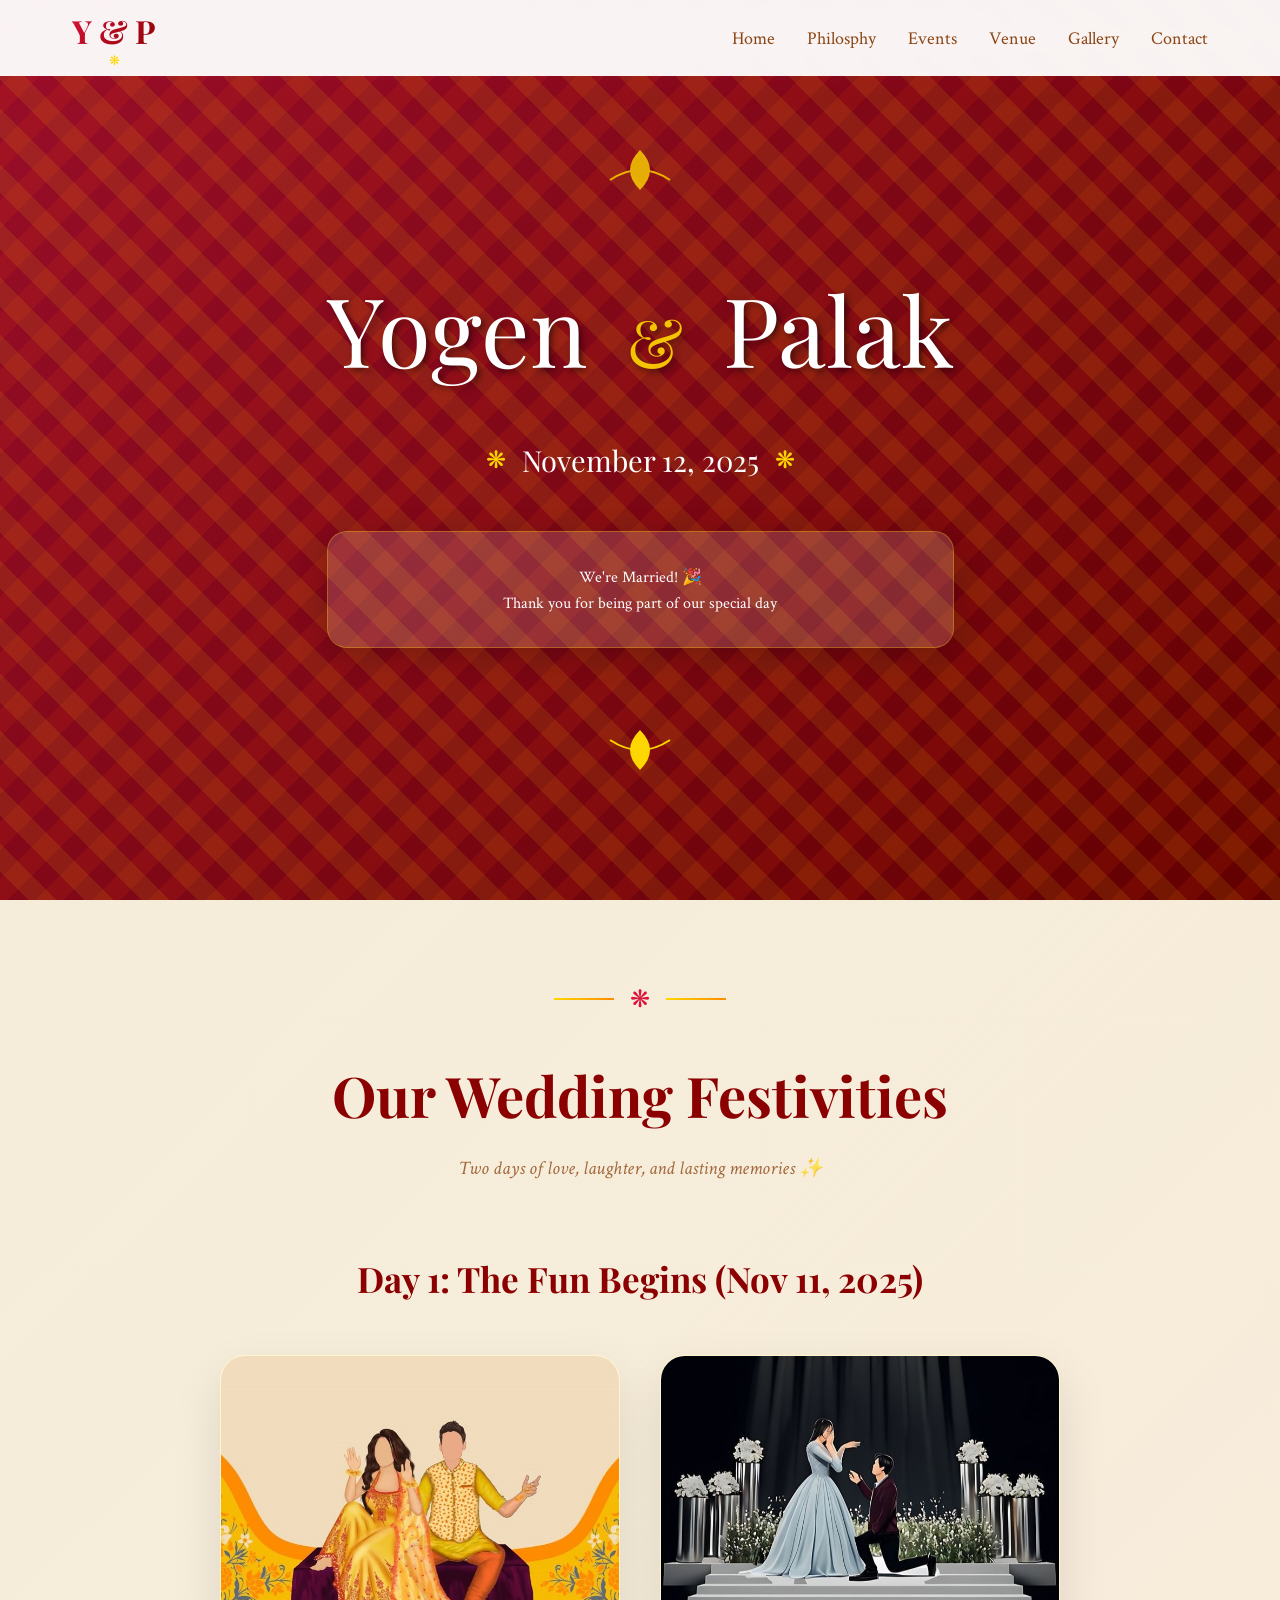
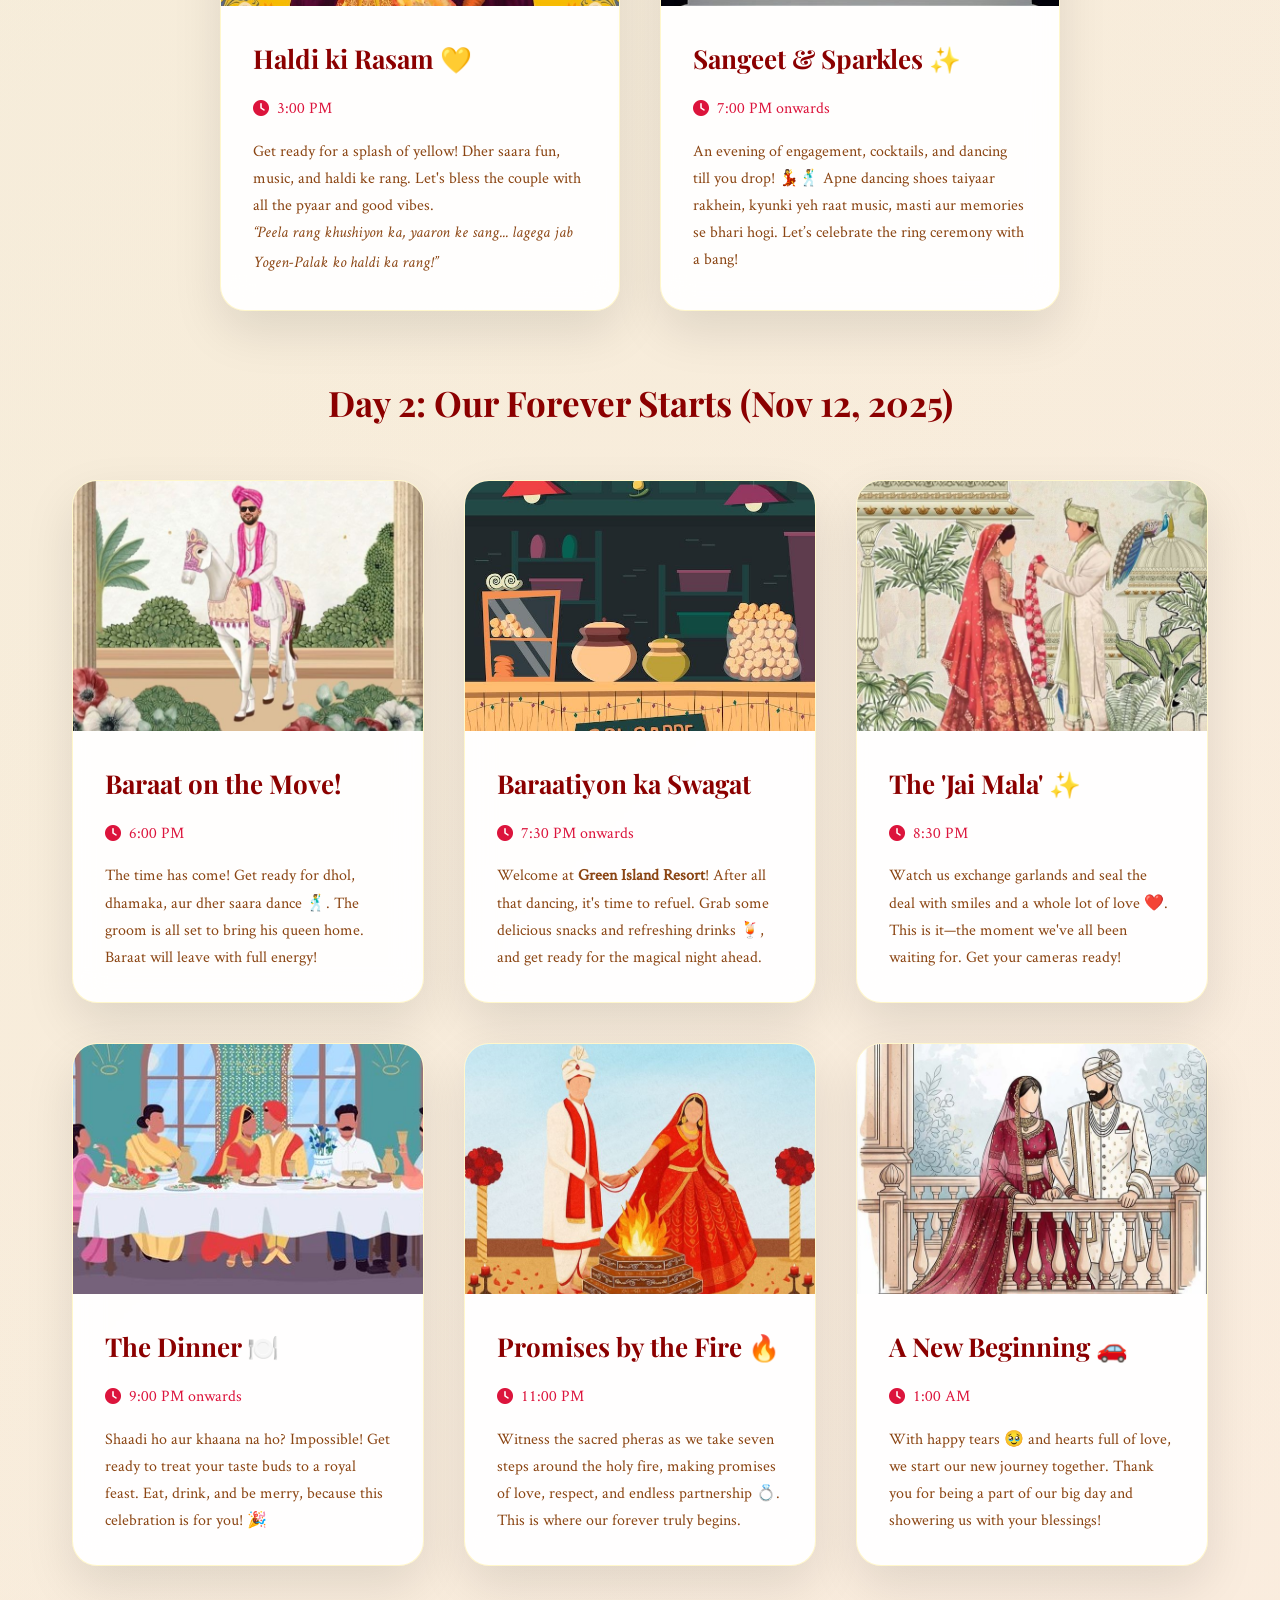
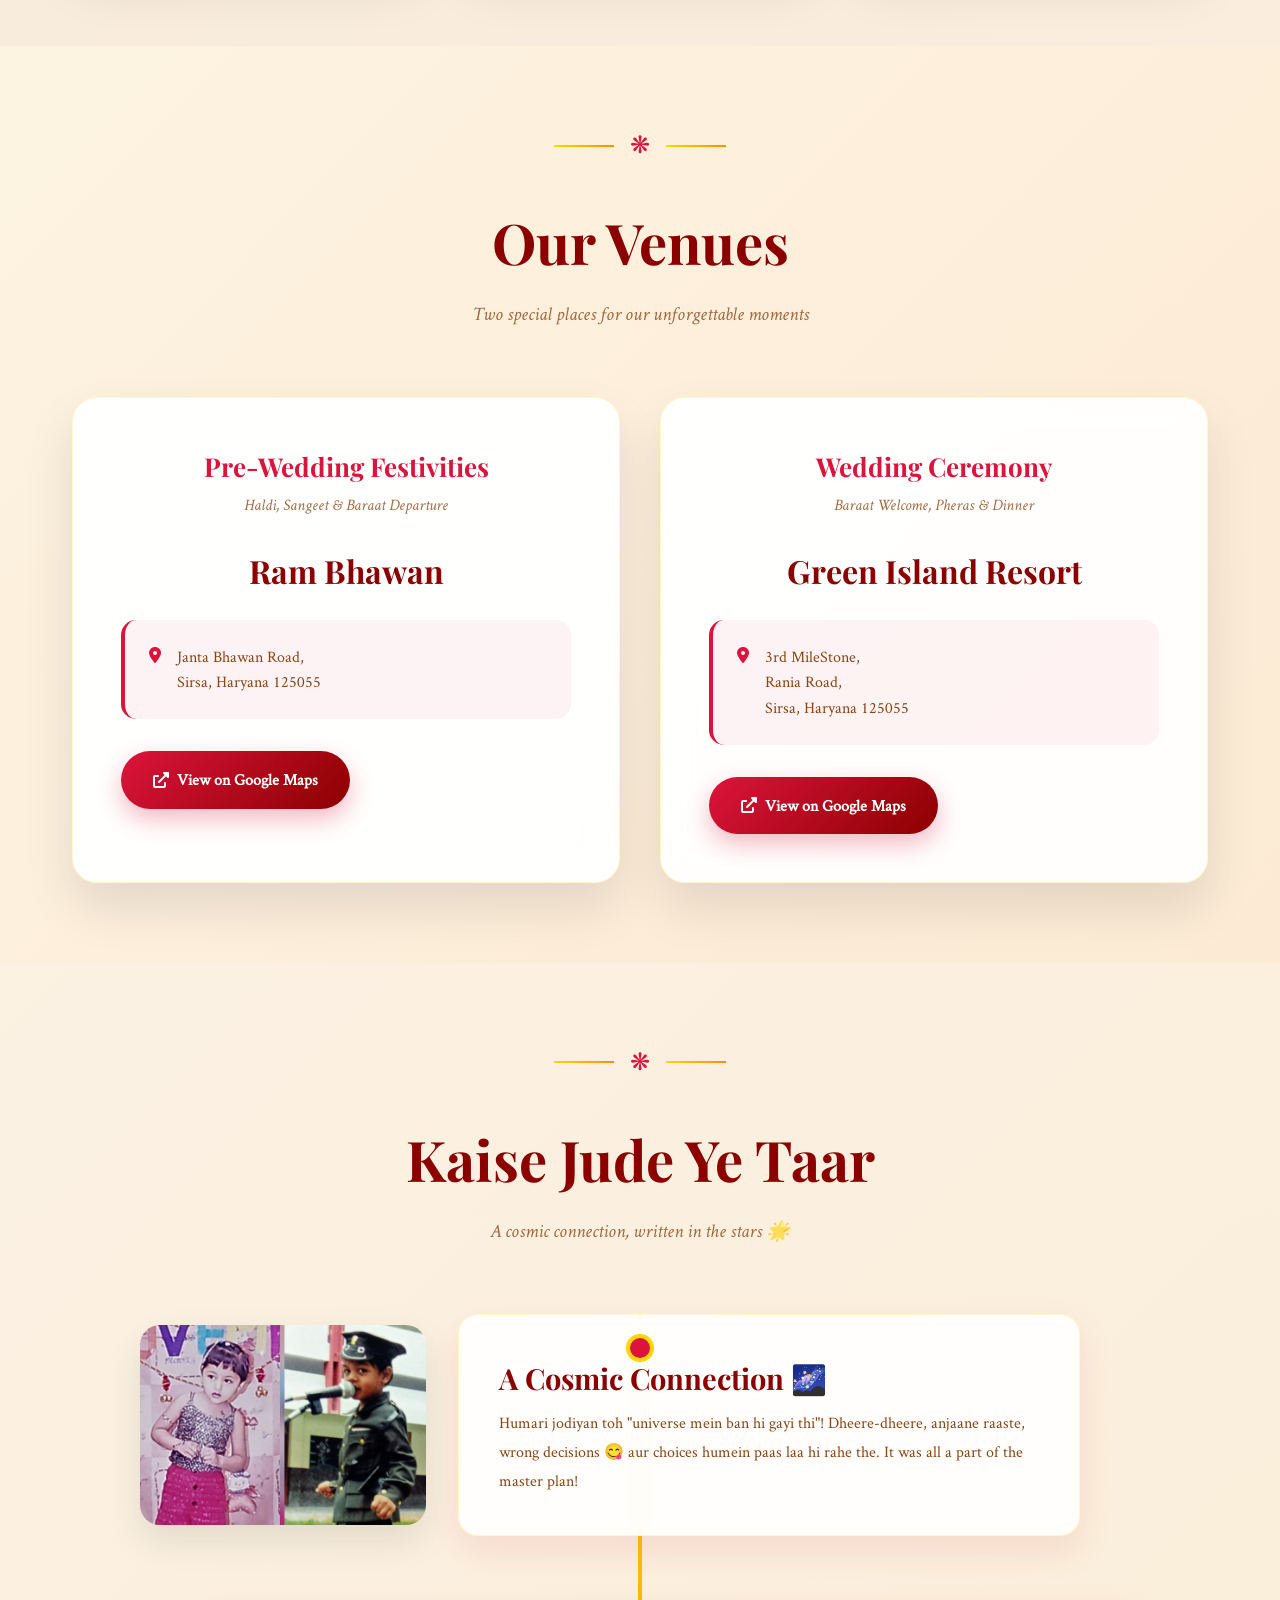
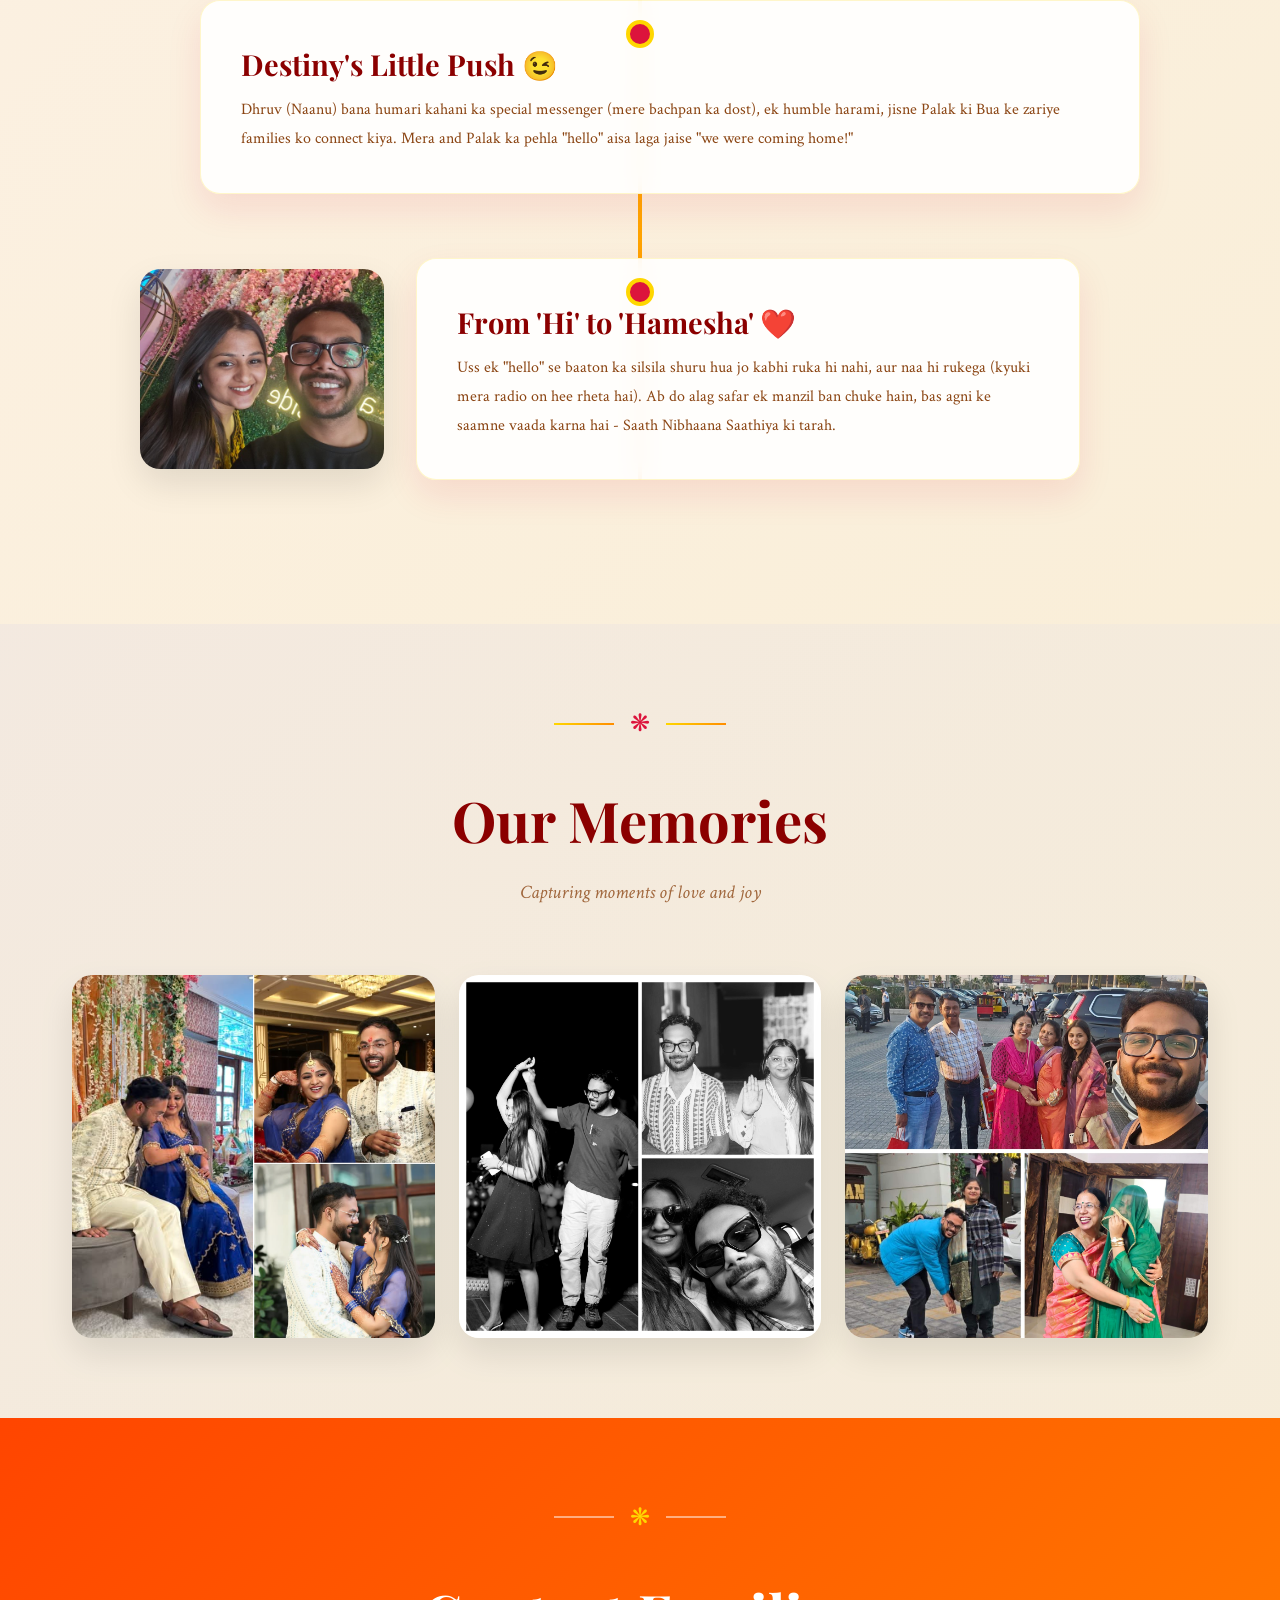
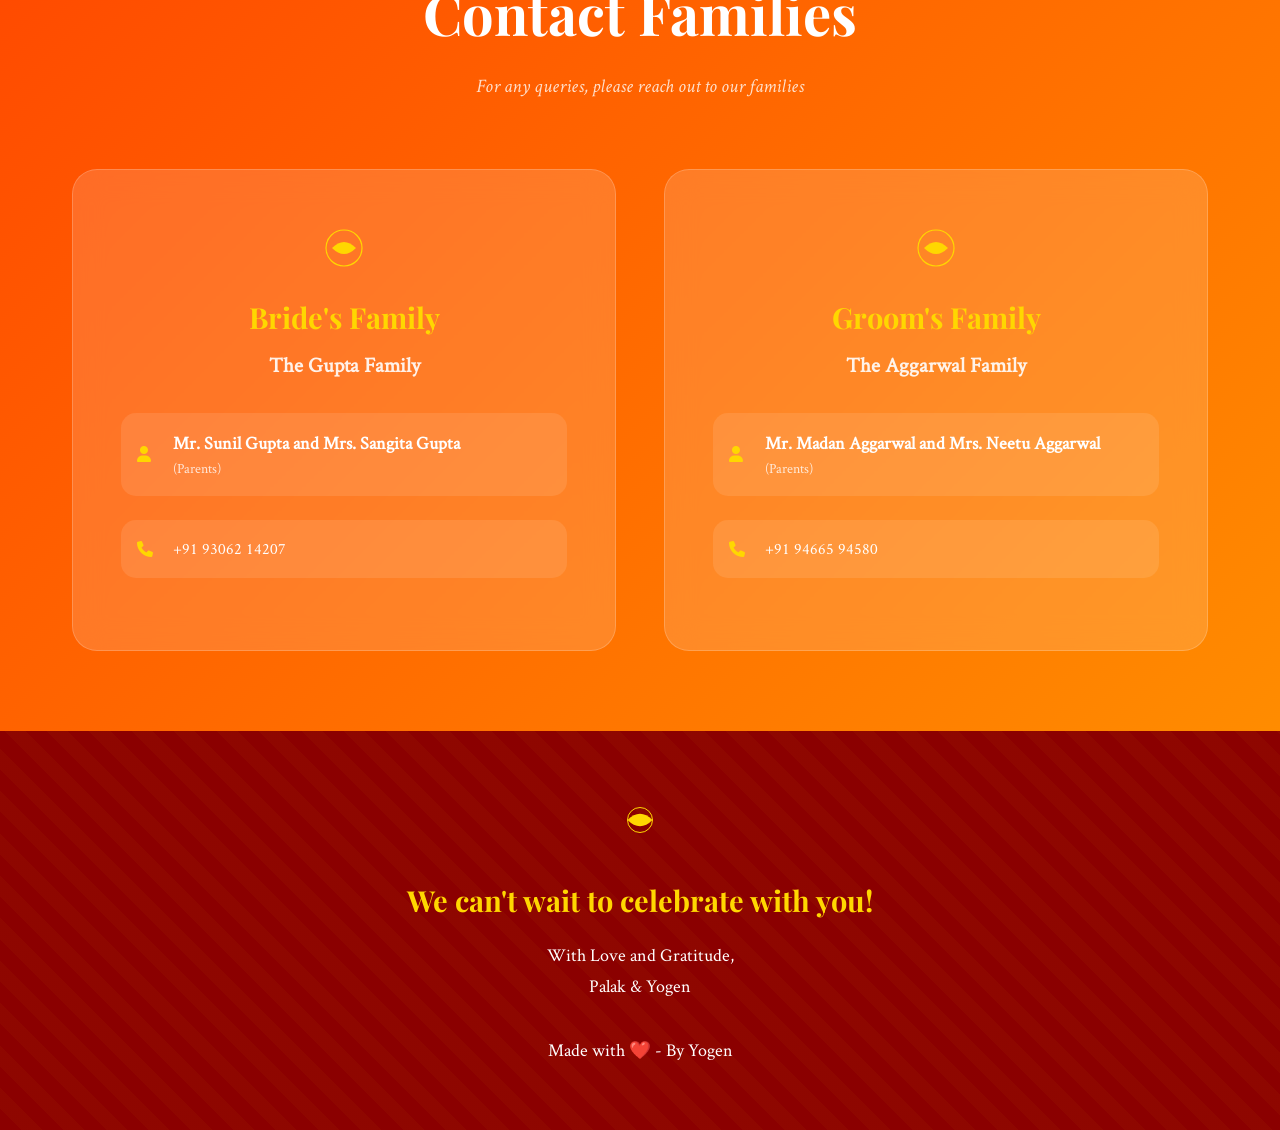
==== commit 5ec4b15c: "Update index.html" ====
--- a/index.html
+++ b/index.html
@@ -85,56 +85,7 @@
 
     </section>
 	
-<section id="story" class="story-section">
-    <div class="container">
-        <div class="section-header">
-            <div class="section-ornament">
-                <div class="ornament-line"></div>
-                <div class="ornament-center">❋</div>
-                <div class="ornament-line"></div>
-            </div>
-            <h2 class="section-title">Kaise Jude Ye Taar</h2>
-            <p class="section-subtitle">A cosmic connection, written in the stars 🌟</p>
-        </div>
-
-        <div class="story-timeline">
-            <div class="timeline-item left">
-                <div class="timeline-content">
-                    <div class="timeline-image">
-                        <img src="pictures/story_0.jpg" alt="Cosmic Connection">
-                        <div class="image-overlay"></div>
-                    </div>
-                    <div class="timeline-text">
-                        <h3>The Cosmic Kriya 🌌</h3>
-                        <p>Humari jodiyan toh "universe mein ban hi gayi thi"! Dheere-dheere, anjaane raaste, wrong decisions 😋 aur choices humein paas laa hi rahe the. It was all a part of the master plan!</p>
-                    </div>
-                </div>
-            </div>
-
-            <div class="timeline-item right">
-                <div class="timeline-content">
-                    <div class="timeline-text">
-                        <h3>Destiny's Little Push 😉</h3>
-                        <p>Dhruv (Naanu) bana humari kahani ka special messenger (mere bachpan ka dost), ek humble harami, jisne Palak ki Bua ke zariye families ko connect kiya. Mera and Palak ka pehla "hello" aisa laga jaise "we were coming home!"</p>
-                    </div>
-                </div>
-            </div>
-
-            <div class="timeline-item left">
-                <div class="timeline-content">
-                     <div class="timeline-image">
-                        <img src="pictures/story_1.jpg" alt="Our Journey">
-                        <div class="image-overlay"></div>
-                    </div>
-                    <div class="timeline-text">
-                        <h3>From 'Hi' to 'Hamesha' ❤️</h3>
-                        <p>Uss ek "hello" se baaton ka silsila shuru hua jo kabhi ruka hi nahi, aur naa hi rukega (kyuki mera radio on hee rheta hai). Ab do alag safar ek manzil ban chuke hain, bas agni ke saamne vaada karna hai - Saath Nibhaana Saathiya ki tarah.</p>
-                    </div>
-                </div>
-            </div>
-        </div>
-    </div>
-</section>
+
 
 <section id="itinerary" class="events-section">
     <div class="container">
@@ -308,7 +259,56 @@
     </div>
 </section>
 
-	
+<section id="story" class="story-section">
+    <div class="container">
+        <div class="section-header">
+            <div class="section-ornament">
+                <div class="ornament-line"></div>
+                <div class="ornament-center">❋</div>
+                <div class="ornament-line"></div>
+            </div>
+            <h2 class="section-title">Kaise Jude Ye Taar</h2>
+            <p class="section-subtitle">A cosmic connection, written in the stars 🌟</p>
+        </div>
+
+        <div class="story-timeline">
+            <div class="timeline-item left">
+                <div class="timeline-content">
+                    <div class="timeline-image">
+                        <img src="pictures/story_0.jpg" alt="Cosmic Connection">
+                        <div class="image-overlay"></div>
+                    </div>
+                    <div class="timeline-text">
+                        <h3>A Cosmic Connection 🌌</h3>
+                        <p>Humari jodiyan toh "universe mein ban hi gayi thi"! Dheere-dheere, anjaane raaste, wrong decisions 😋 aur choices humein paas laa hi rahe the. It was all a part of the master plan!</p>
+                    </div>
+                </div>
+            </div>
+
+            <div class="timeline-item right">
+                <div class="timeline-content">
+                    <div class="timeline-text">
+                        <h3>Destiny's Little Push 😉</h3>
+                        <p>Dhruv (Naanu) bana humari kahani ka special messenger (mere bachpan ka dost), ek humble harami, jisne Palak ki Bua ke zariye families ko connect kiya. Mera and Palak ka pehla "hello" aisa laga jaise "we were coming home!"</p>
+                    </div>
+                </div>
+            </div>
+
+            <div class="timeline-item left">
+                <div class="timeline-content">
+                     <div class="timeline-image">
+                        <img src="pictures/story_1.jpg" alt="Our Journey">
+                        <div class="image-overlay"></div>
+                    </div>
+                    <div class="timeline-text">
+                        <h3>From 'Hi' to 'Hamesha' ❤️</h3>
+                        <p>Uss ek "hello" se baaton ka silsila shuru hua jo kabhi ruka hi nahi, aur naa hi rukega (kyuki mera radio on hee rheta hai). Ab do alag safar ek manzil ban chuke hain, bas agni ke saamne vaada karna hai - Saath Nibhaana Saathiya ki tarah.</p>
+                    </div>
+                </div>
+            </div>
+        </div>
+    </div>
+</section>	
 
 
 	    <section id="photos" class="gallery-section">
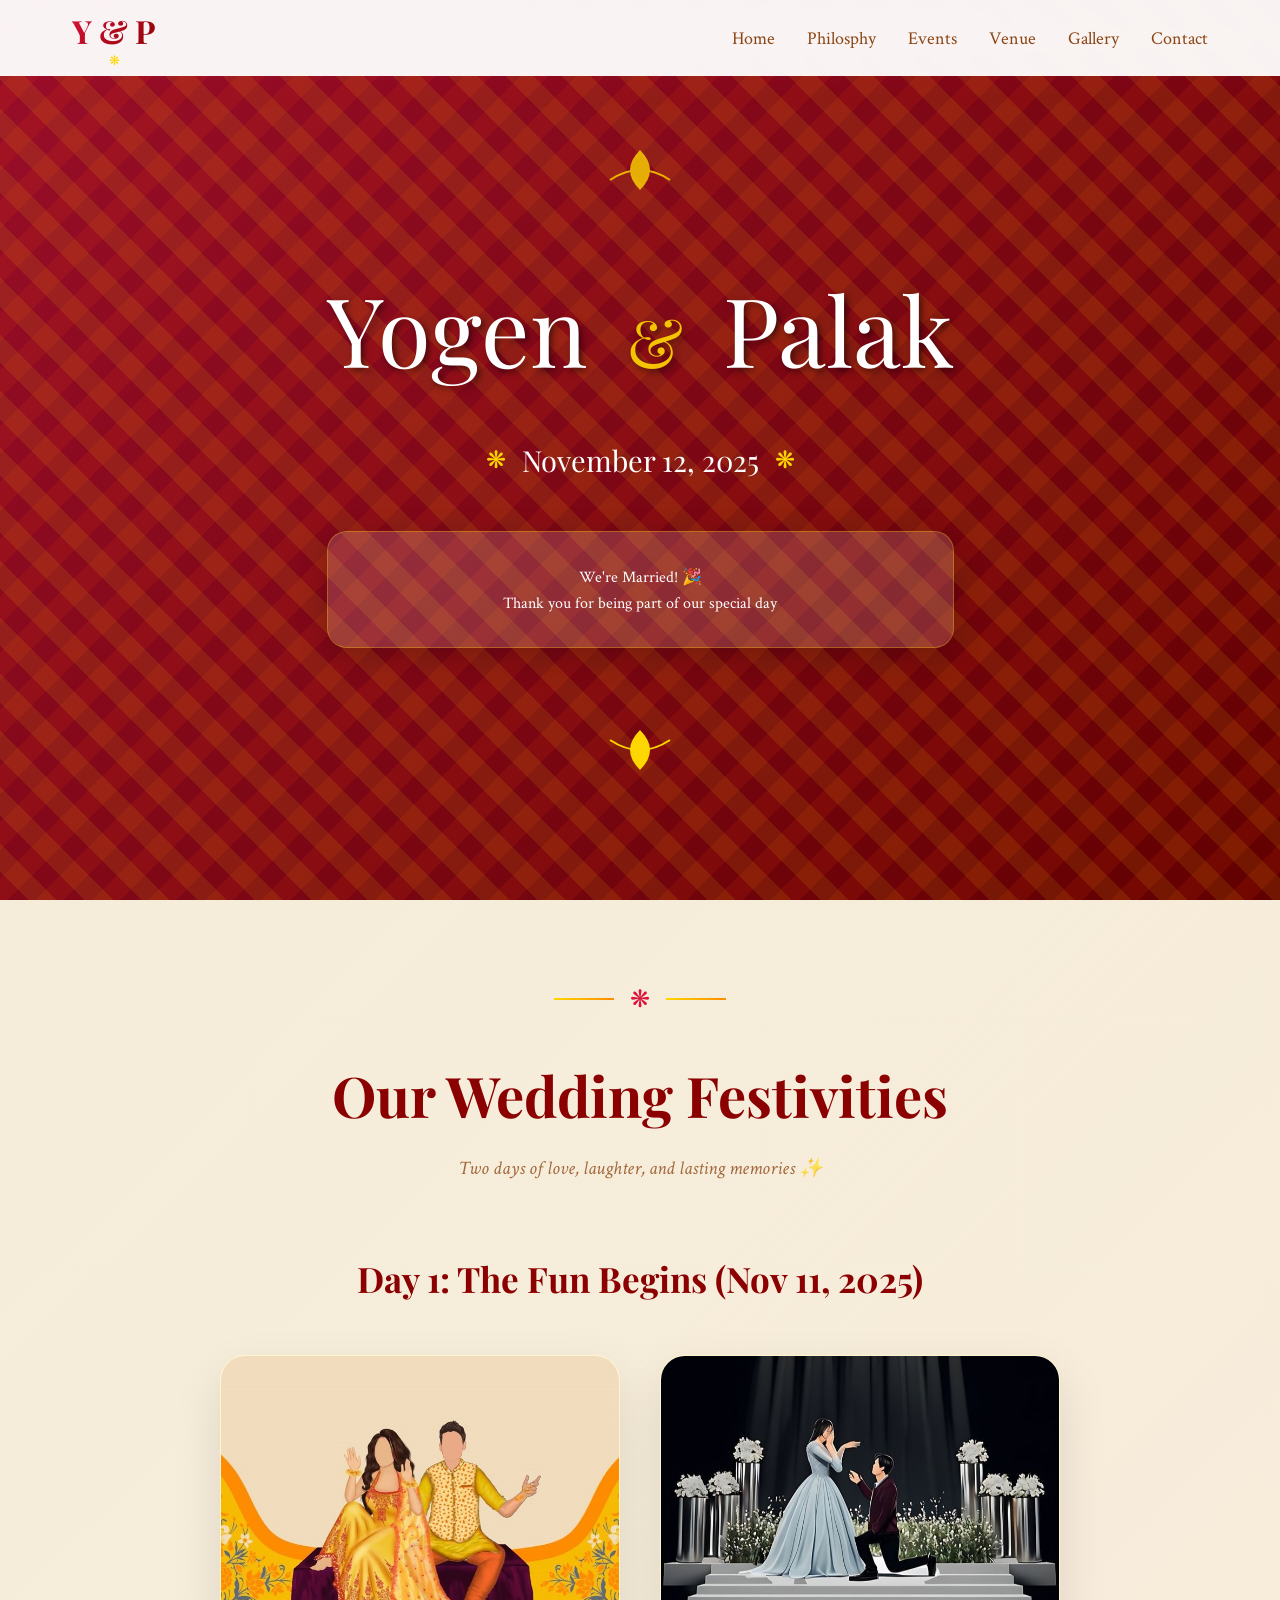
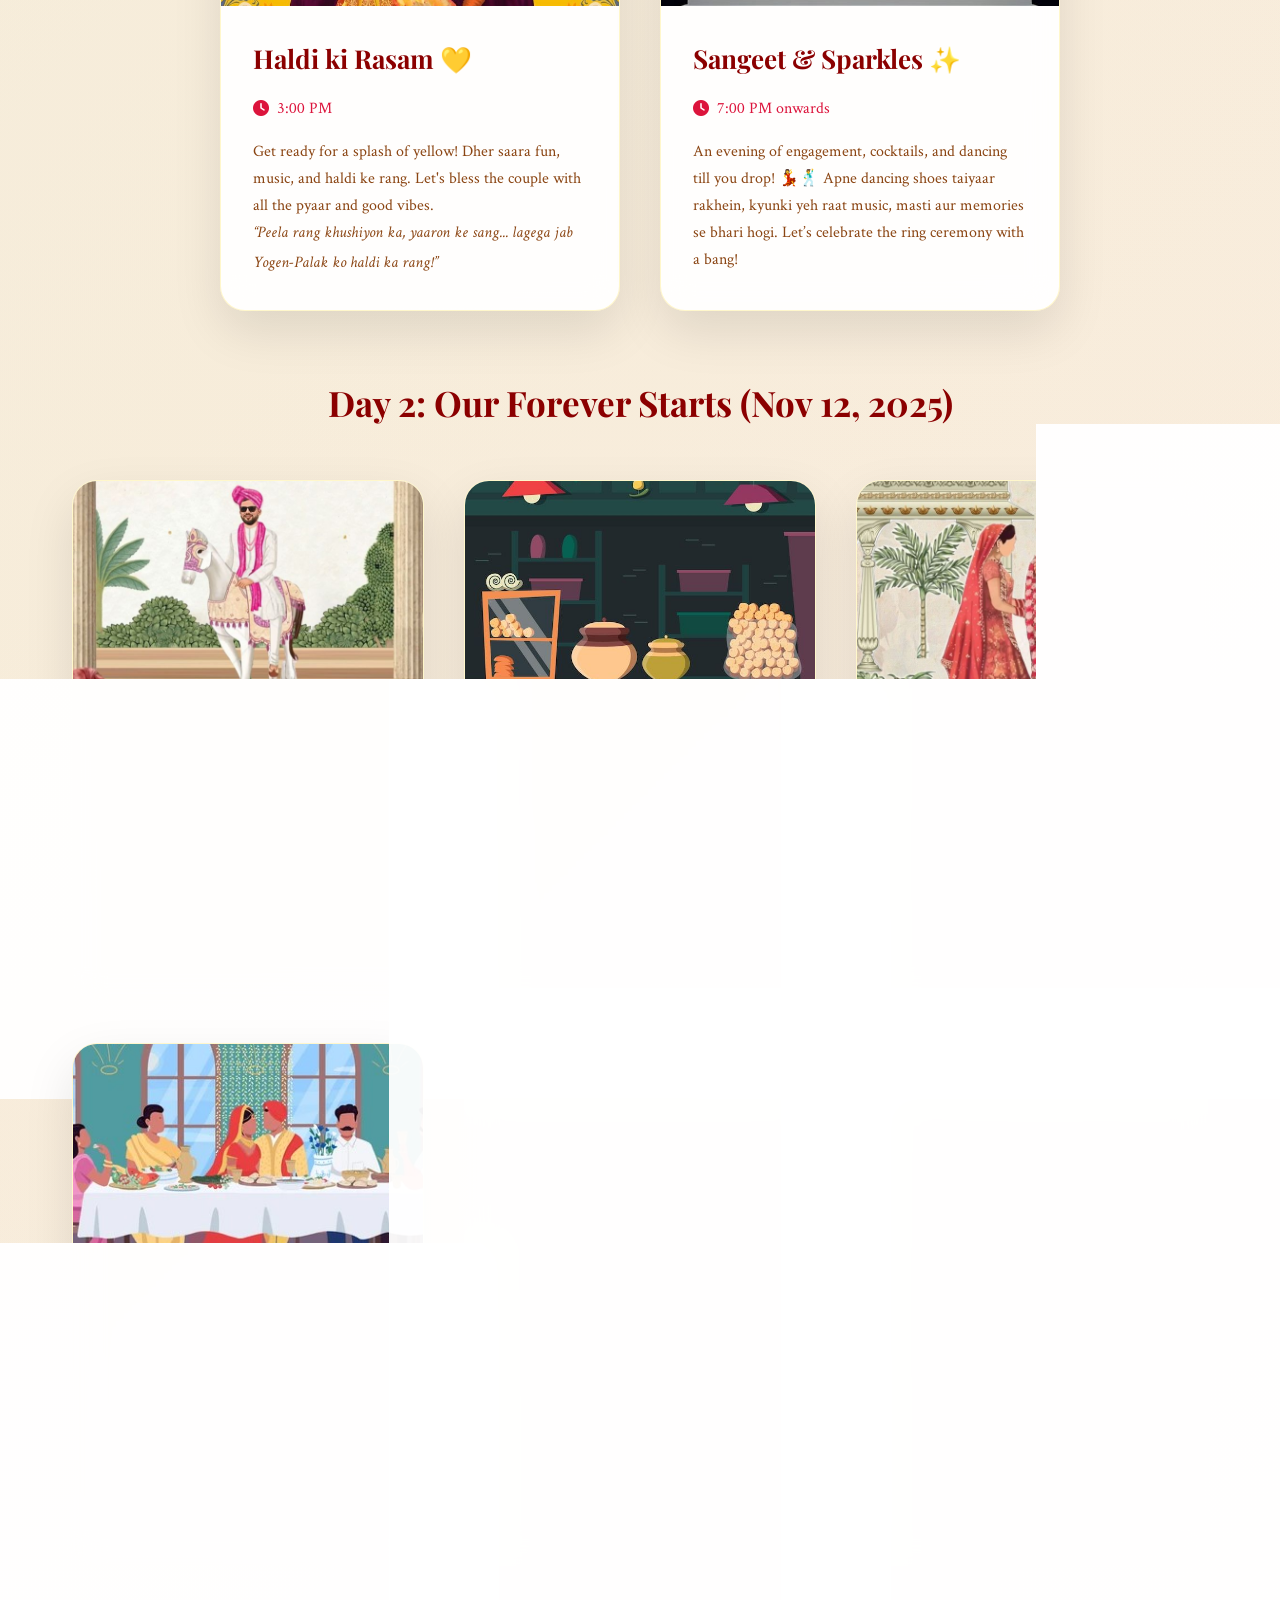
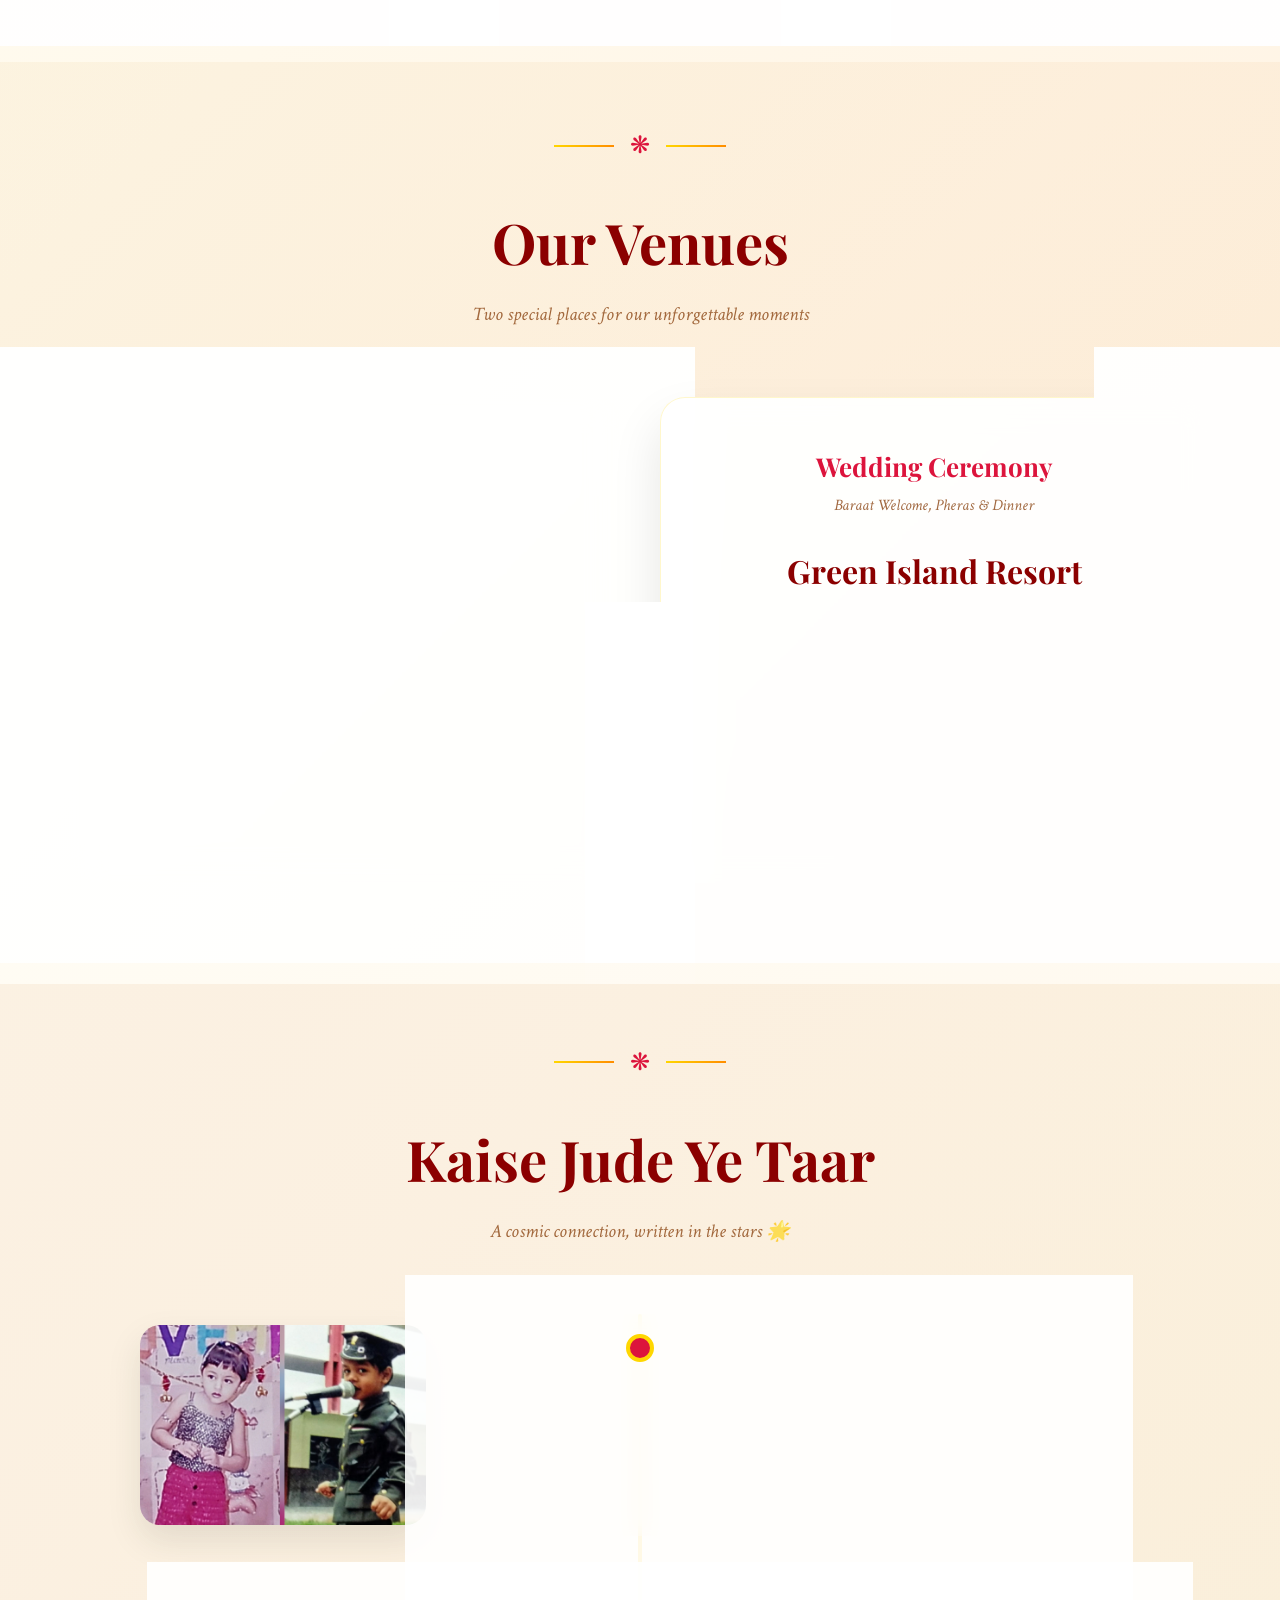
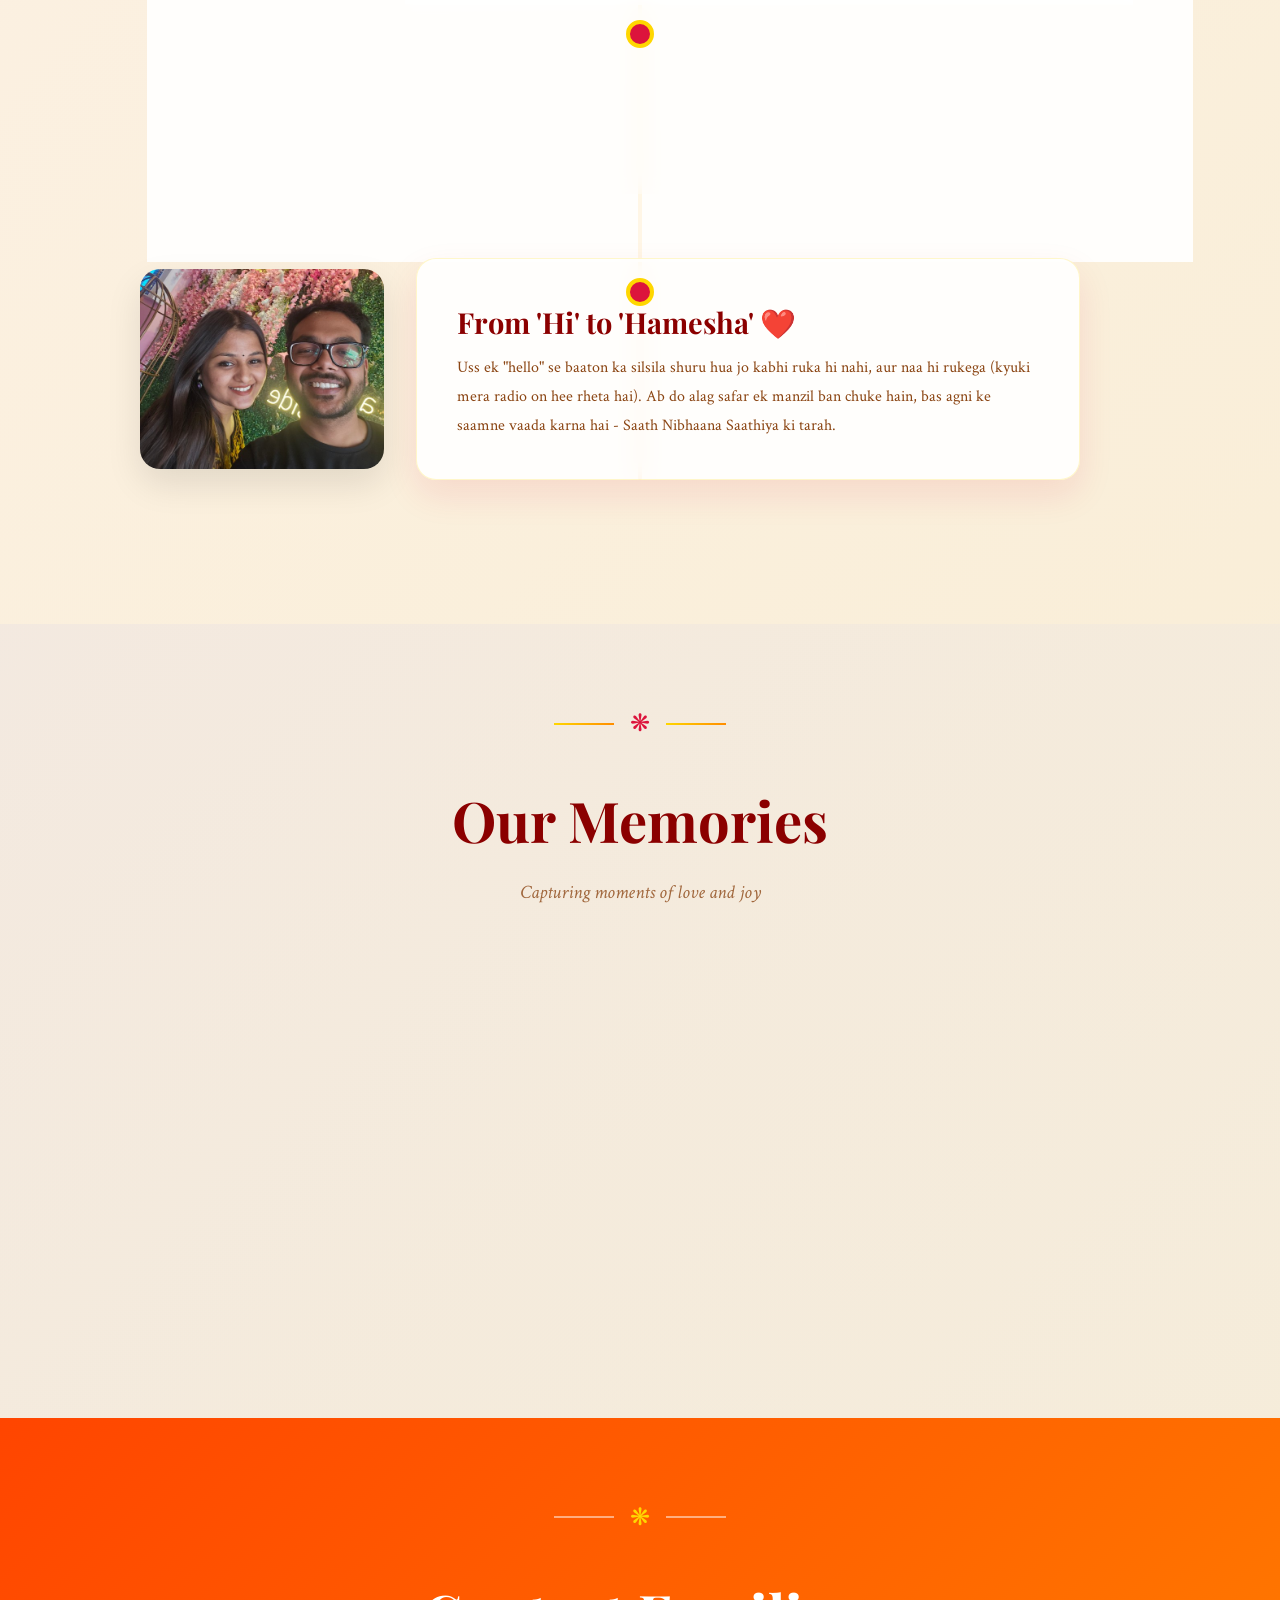
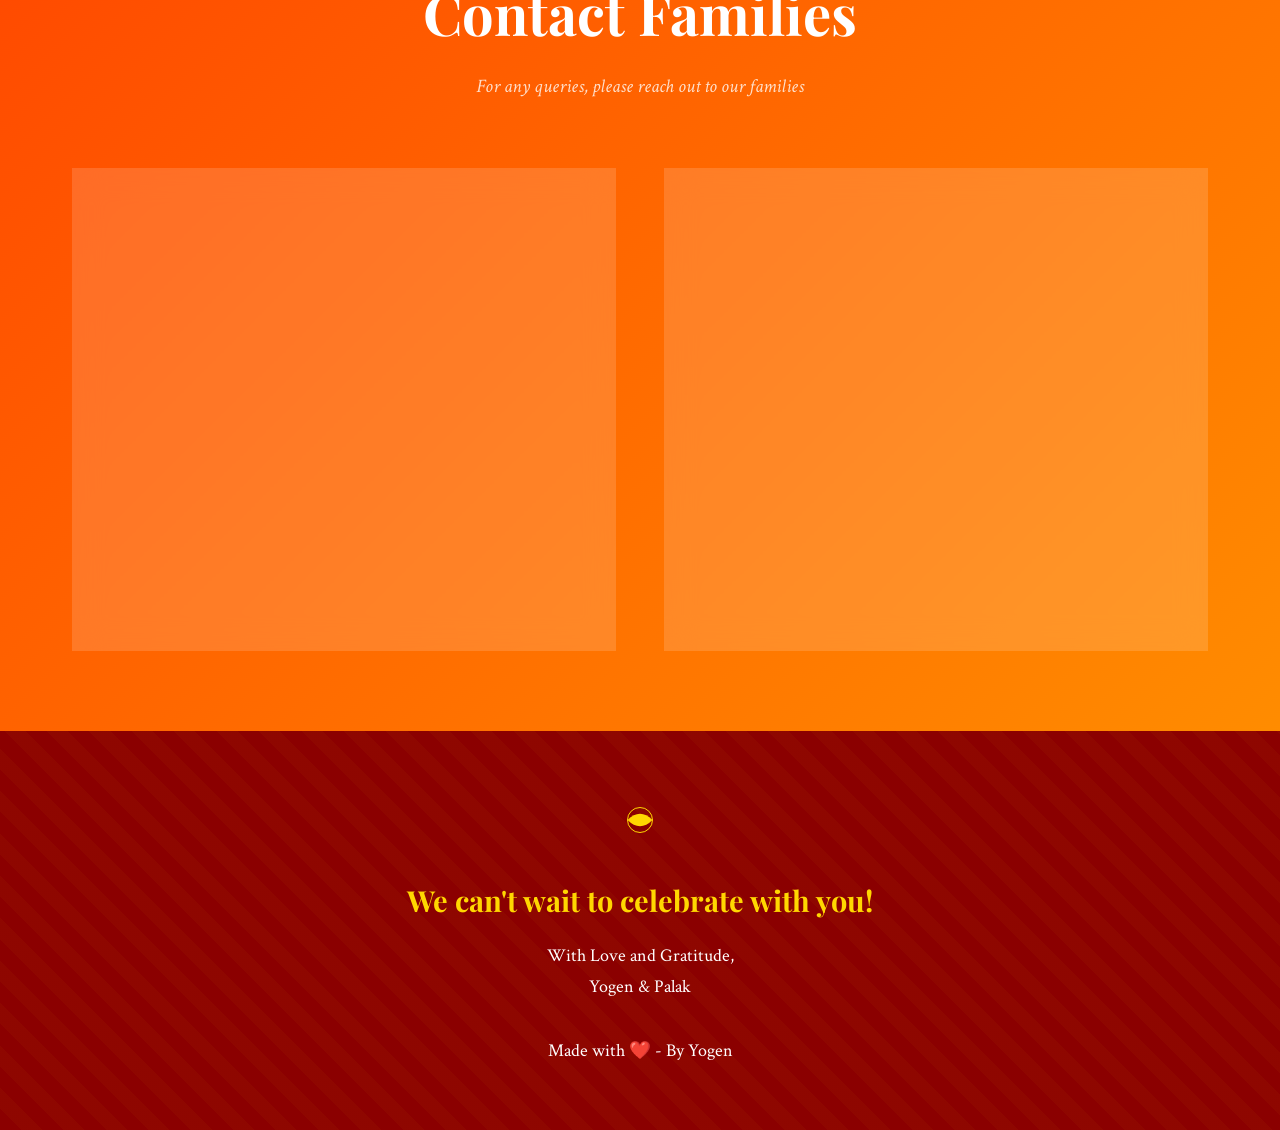
==== commit 629d3185: "Update index.html" ====
--- a/index.html
+++ b/index.html
@@ -436,7 +436,7 @@
                     </svg>
                 </div>
                 <h3>We can't wait to celebrate with you!</h3>
-                <p>With Love and Gratitude,<br>Palak & Yogen</p>
+                <p>With Love and Gratitude,<br>Yogen & Palak</p>
                 <div class="footer-contact">
                     <p>Made with ❤️ - By Yogen</a></p>
                 </div>
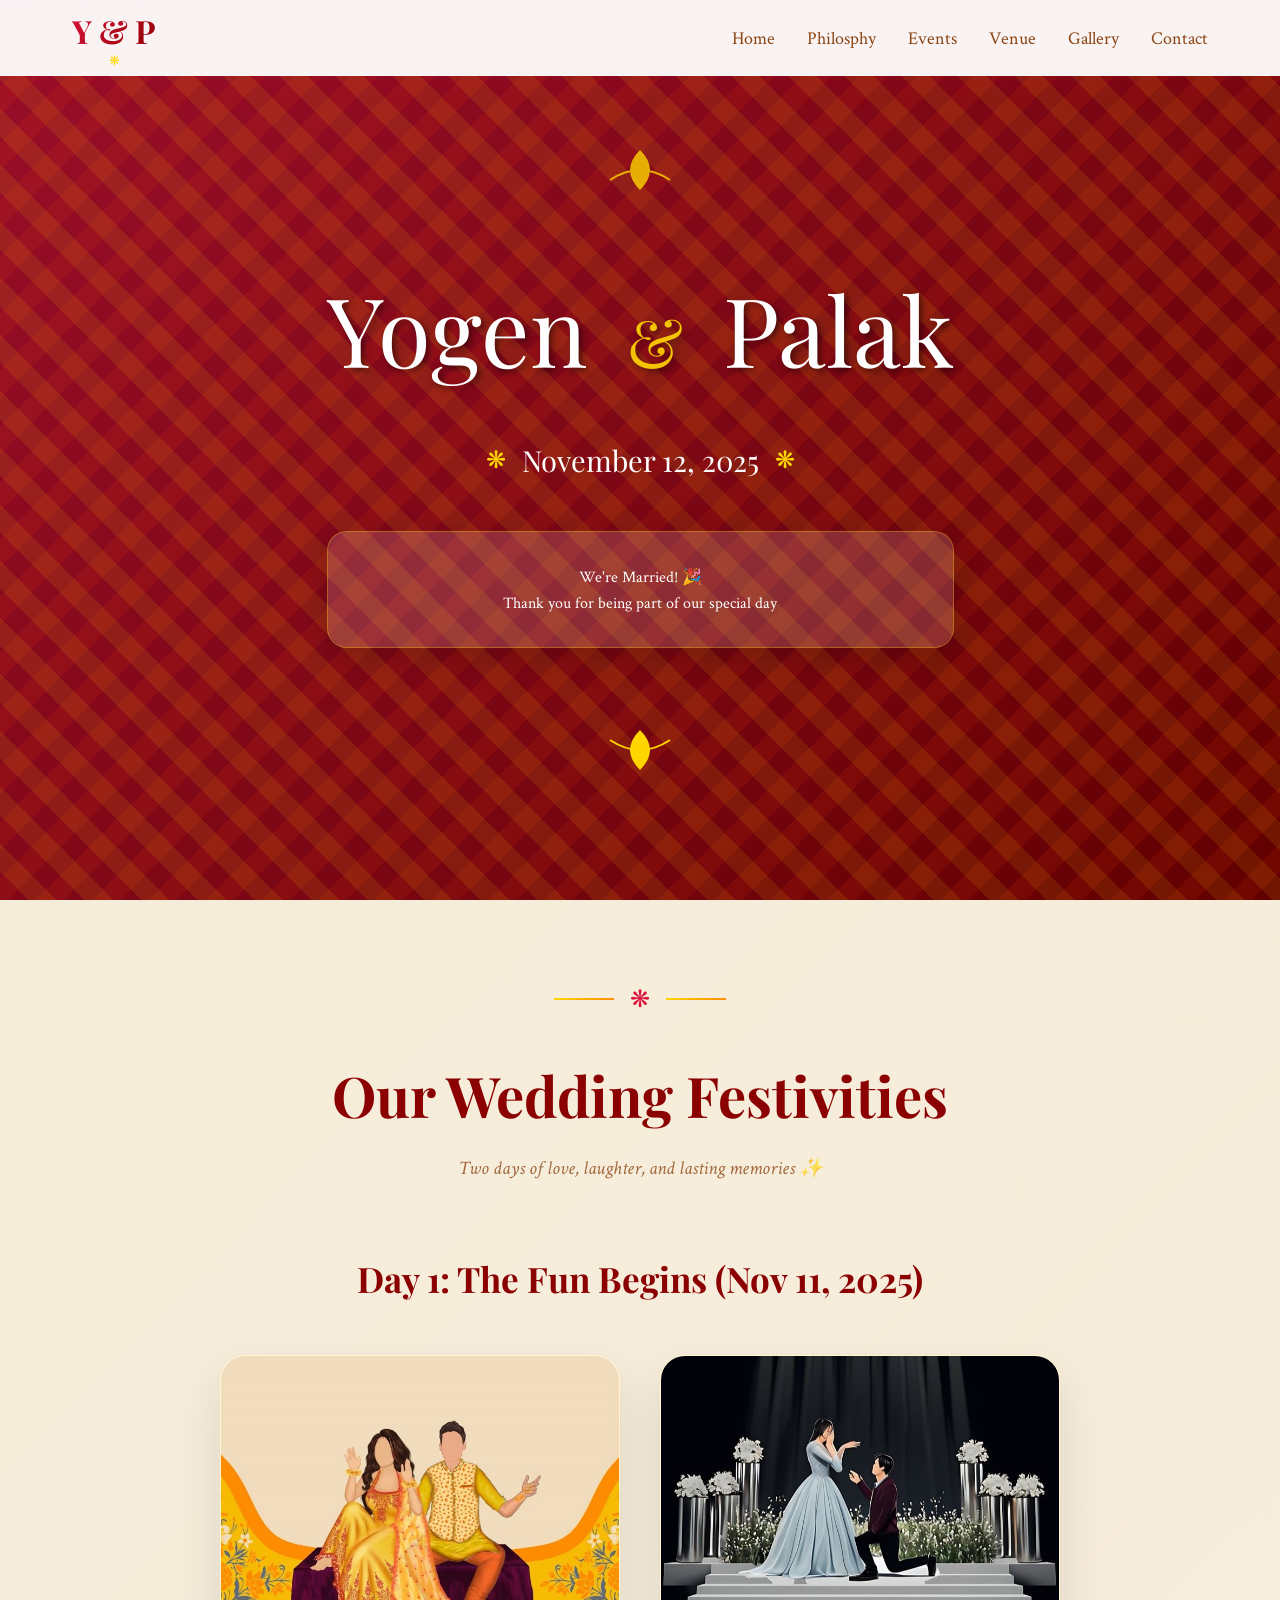
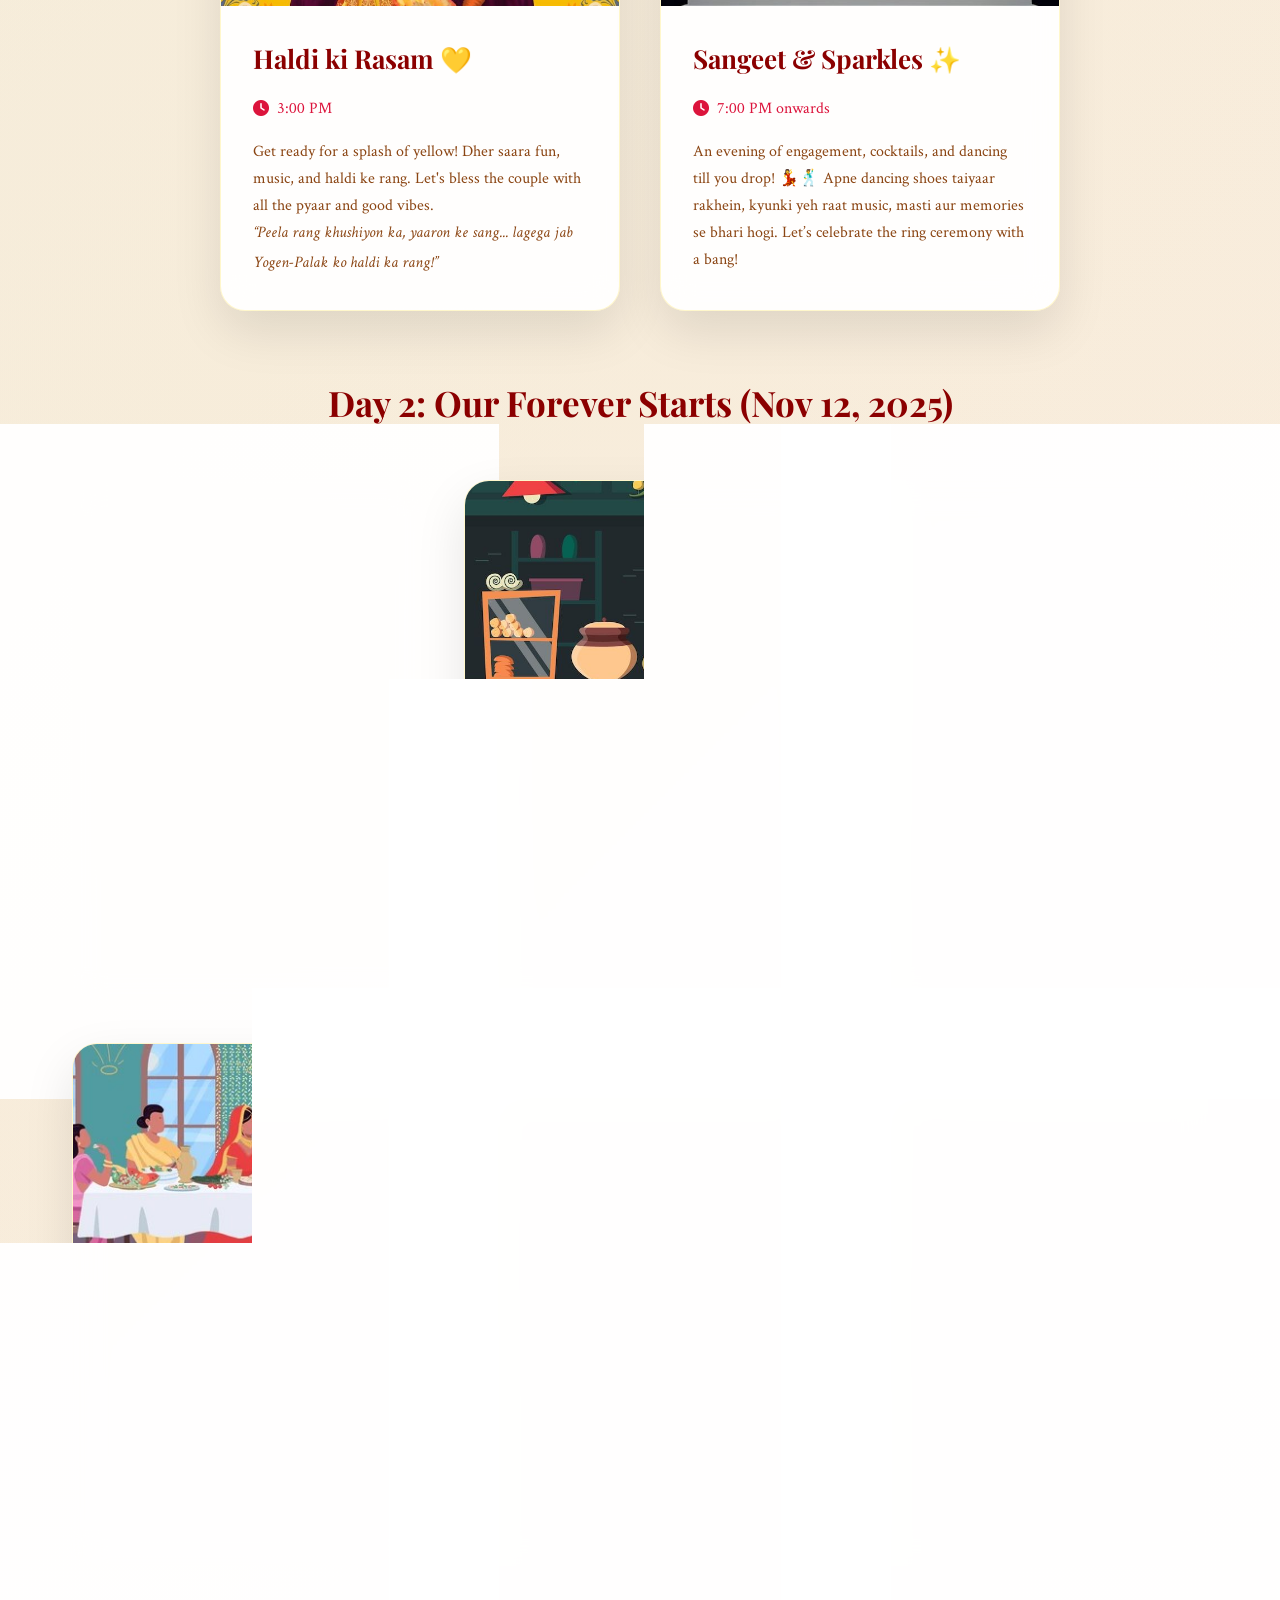
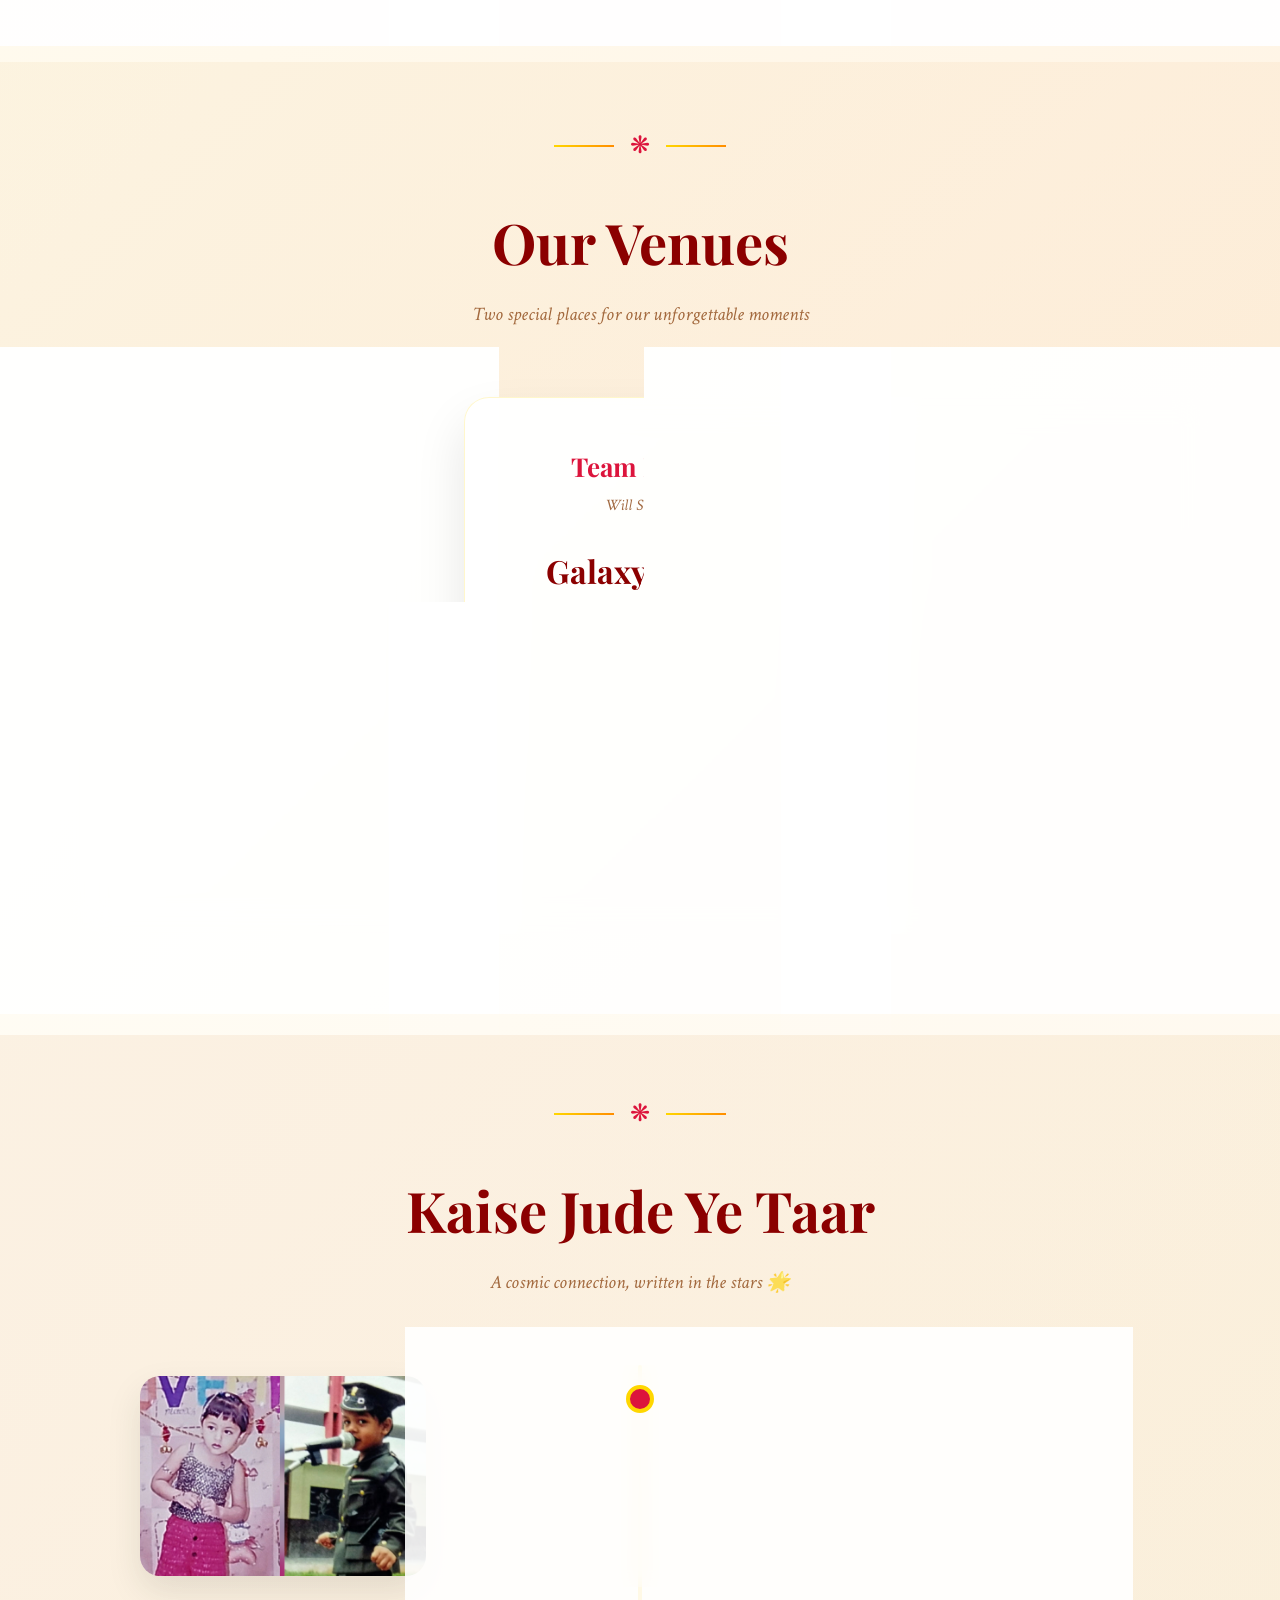
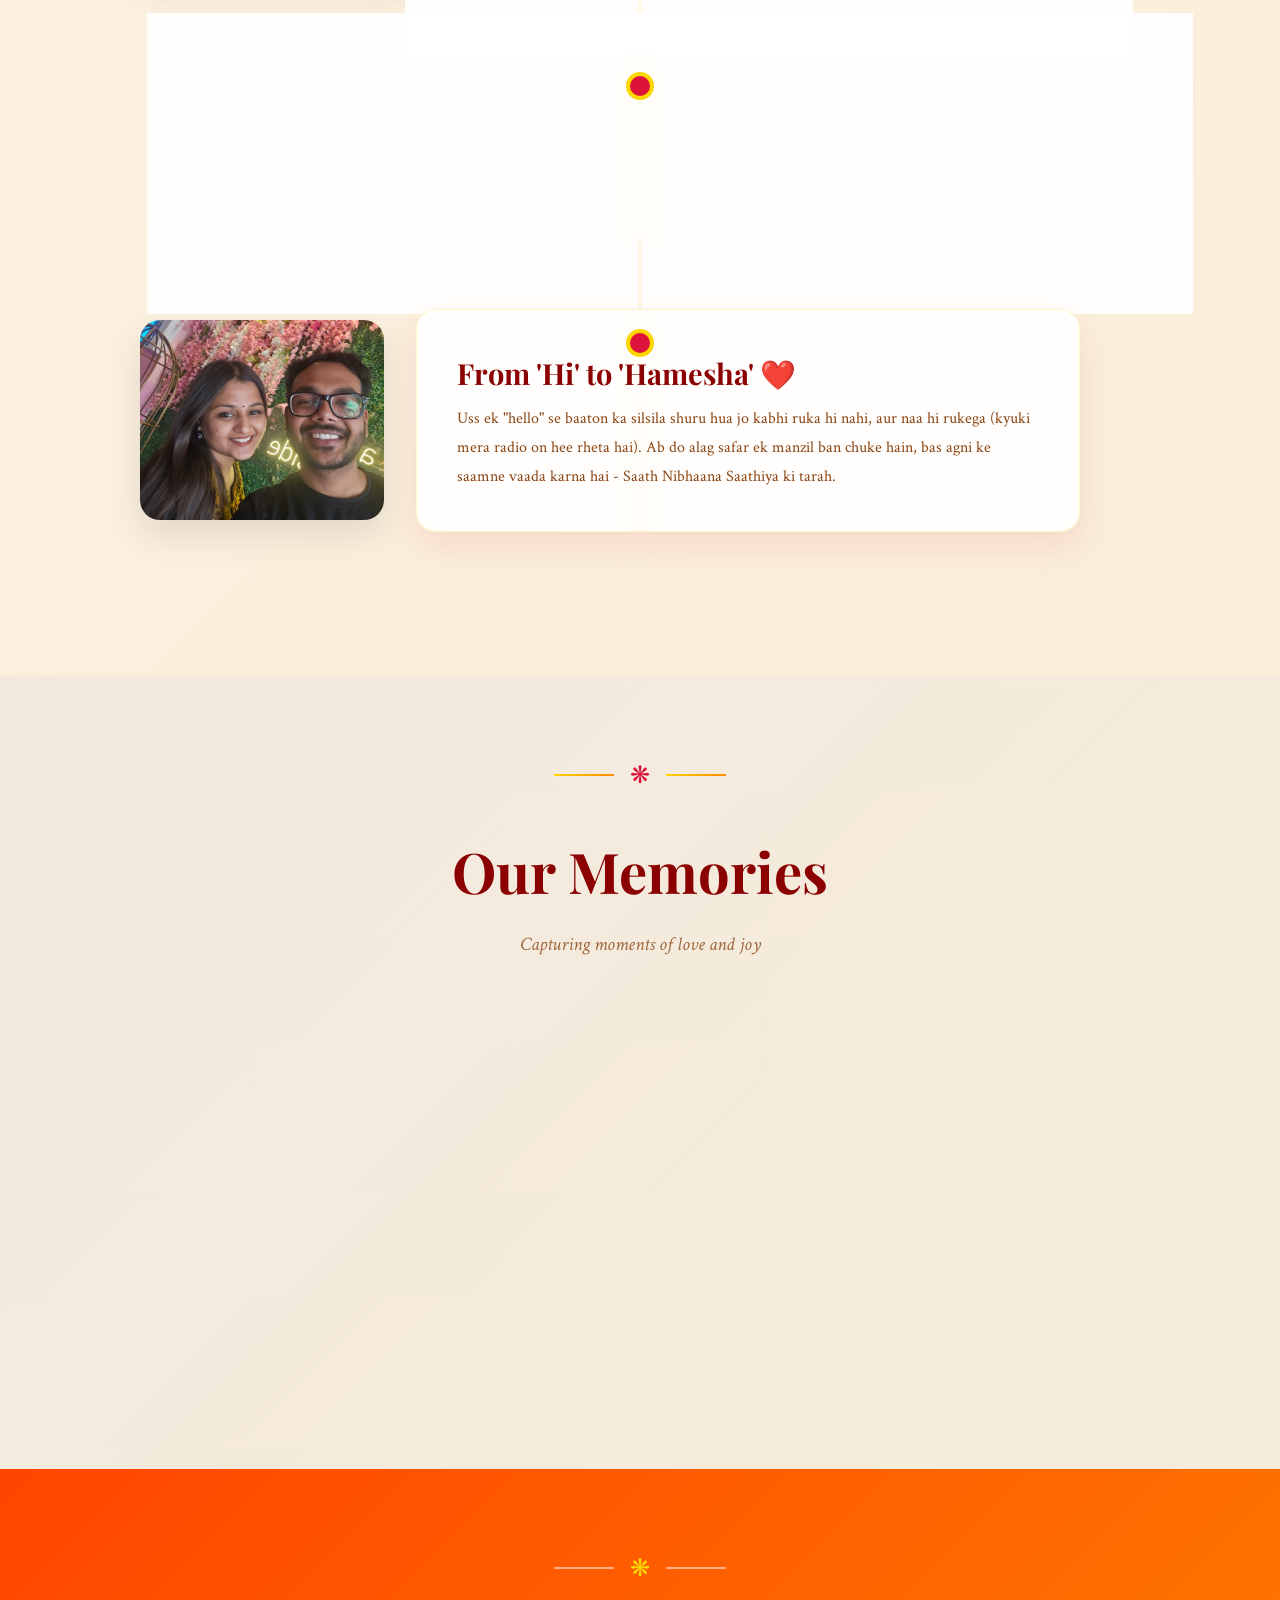
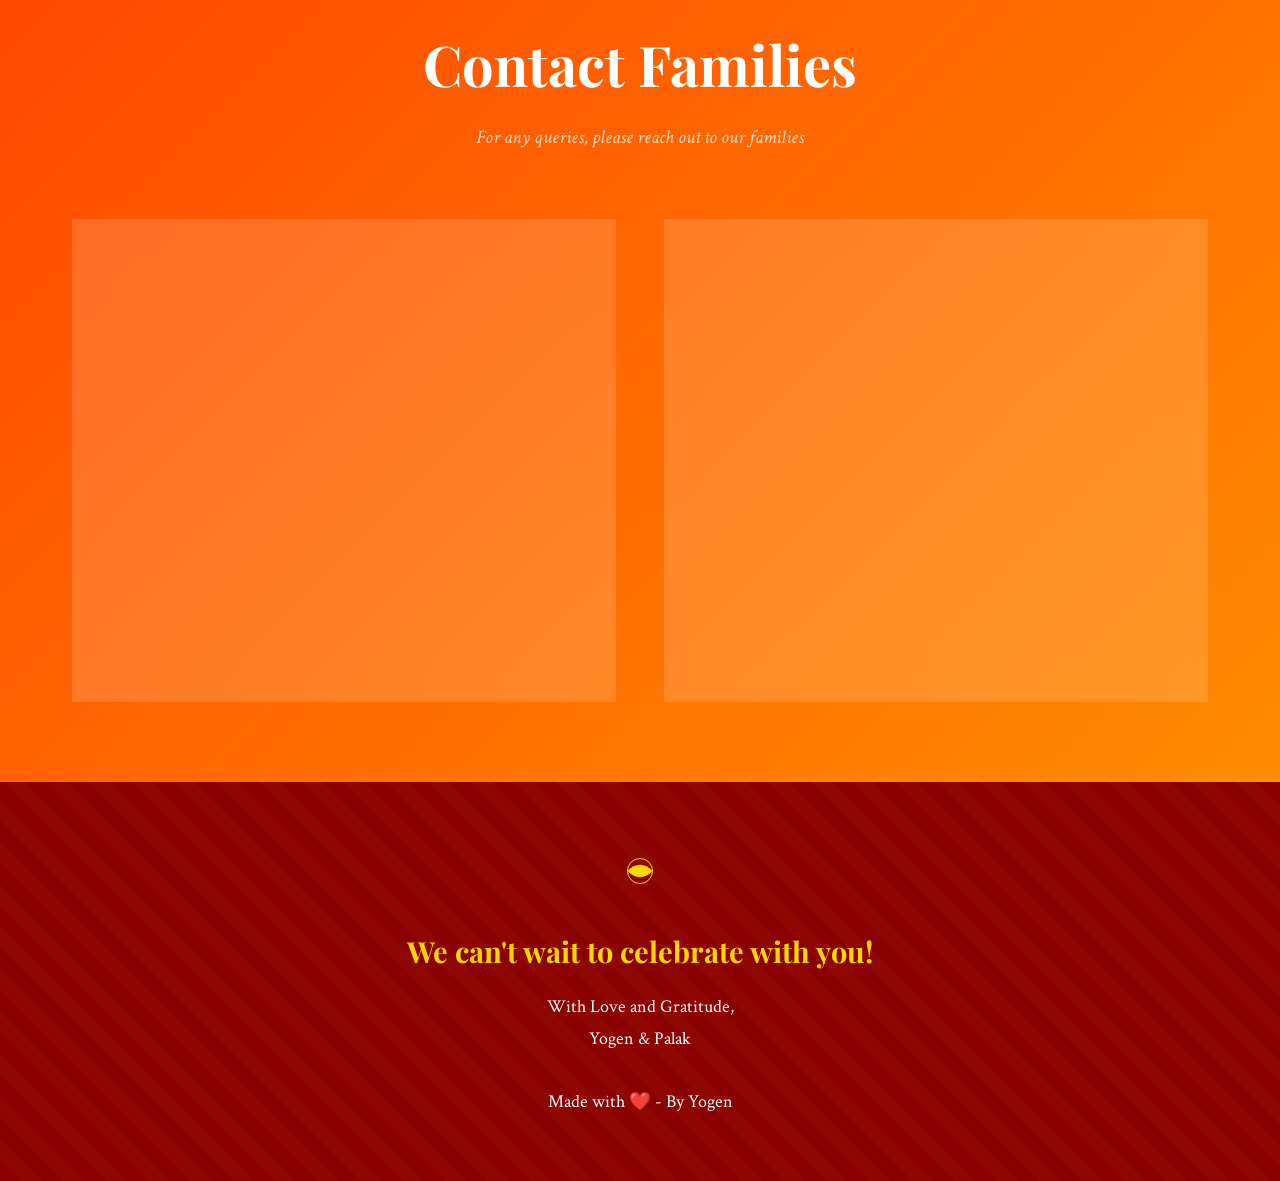
==== commit d20bc25e: "Update index.html" ====
--- a/index.html
+++ b/index.html
@@ -219,8 +219,8 @@
         <div class="venue-grid">
             <div class="venue-card">
                 <div class="venue-details">
-                    <h3 class="venue-title">Pre-Wedding Festivities</h3>
-                    <p class="venue-card-subtitle">Haldi, Sangeet & Baraat Departure</p>
+                    <h3 class="venue-title">Pre-Wed Festivities</h3>
+                    <p class="venue-card-subtitle">Haldi, Sangeet and Team Groom's Stay</p>
                     <h4>Ram Bhawan</h4>
                     <div class="venue-address">
                         <i class="fas fa-map-marker-alt"></i>
@@ -237,9 +237,28 @@
             </div>
 
             <div class="venue-card">
+                <div class="venue-details">
+                    <h3 class="venue-title">Team Bride</h3>
+                    <p class="venue-card-subtitle">Will Stay at</p>
+                    <h4>Galaxy Hotel</h4>
+                    <div class="venue-address">
+                        <i class="fas fa-map-marker-alt"></i>
+                        <div>
+                            <p>Near Sagwan Chowk, Dabawali Road</p>
+                            <p>Sirsa, Haryana 125055</p>
+                        </div>
+                    </div>
+                    <a href="https://maps.app.goo.gl/FHkZkqJHnaa9h4tb8" target="_blank" class="map-link">
+                        <i class="fas fa-external-link-alt"></i>
+                        View on Google Maps
+                    </a>
+                </div>
+            </div>
+
+            <div class="venue-card">
                  <div class="venue-details">
                     <h3 class="venue-title">Wedding Ceremony</h3>
-                    <p class="venue-card-subtitle">Baraat Welcome, Pheras & Dinner</p>
+                    <p class="venue-card-subtitle">Baraat Welcome, JaiMala, Dinner & Pheras</p>
                     <h4>Green Island Resort</h4>
                     <div class="venue-address">
                         <i class="fas fa-map-marker-alt"></i>
@@ -371,7 +390,32 @@
             </div>
 
             <div class="contact-grid">
-                <div class="contact-card bride-family">
+                <div class="contact-card groom-family">
+                    <div class="contact-header">
+                        <div class="family-ornament">
+                            <svg viewBox="0 0 100 100">
+                                <circle cx="50" cy="50" r="30" fill="none" stroke="currentColor" stroke-width="2"/>
+                                <path d="M30,50 Q50,30 70,50 Q50,70 30,50" fill="currentColor"/>
+                            </svg>
+                        </div>
+                        <h3>Groom's Family</h3>
+                        <h4>The Aggarwal Family</h4>
+                    </div>
+                    <div class="contact-info">
+                        <div class="contact-item">
+                            <i class="fas fa-user"></i>
+                            <div>
+                                <span class="contact-name">Mr. Madan Aggarwal and Mrs. Neetu Aggarwal</span>
+                                <span class="contact-relation">(Parents)</span>
+                            </div>
+                        </div>
+                        <div class="contact-item">
+                            <i class="fas fa-phone"></i>
+                            <a href="tel:+919466594580">+91 94665 94580</a>
+                        </div>
+                    </div>
+                </div>
+				                <div class="contact-card bride-family">
                     <div class="contact-header">
                         <div class="family-ornament">
                             <svg viewBox="0 0 100 100">
@@ -393,32 +437,6 @@
                         <div class="contact-item">
                             <i class="fas fa-phone"></i>
                             <a href="tel:+919306214207">+91 93062 14207</a>
-                        </div>
-                    </div>
-                </div>
-
-                <div class="contact-card groom-family">
-                    <div class="contact-header">
-                        <div class="family-ornament">
-                            <svg viewBox="0 0 100 100">
-                                <circle cx="50" cy="50" r="30" fill="none" stroke="currentColor" stroke-width="2"/>
-                                <path d="M30,50 Q50,30 70,50 Q50,70 30,50" fill="currentColor"/>
-                            </svg>
-                        </div>
-                        <h3>Groom's Family</h3>
-                        <h4>The Aggarwal Family</h4>
-                    </div>
-                    <div class="contact-info">
-                        <div class="contact-item">
-                            <i class="fas fa-user"></i>
-                            <div>
-                                <span class="contact-name">Mr. Madan Aggarwal and Mrs. Neetu Aggarwal</span>
-                                <span class="contact-relation">(Parents)</span>
-                            </div>
-                        </div>
-                        <div class="contact-item">
-                            <i class="fas fa-phone"></i>
-                            <a href="tel:+919466594580">+91 94665 94580</a>
                         </div>
                     </div>
                 </div>
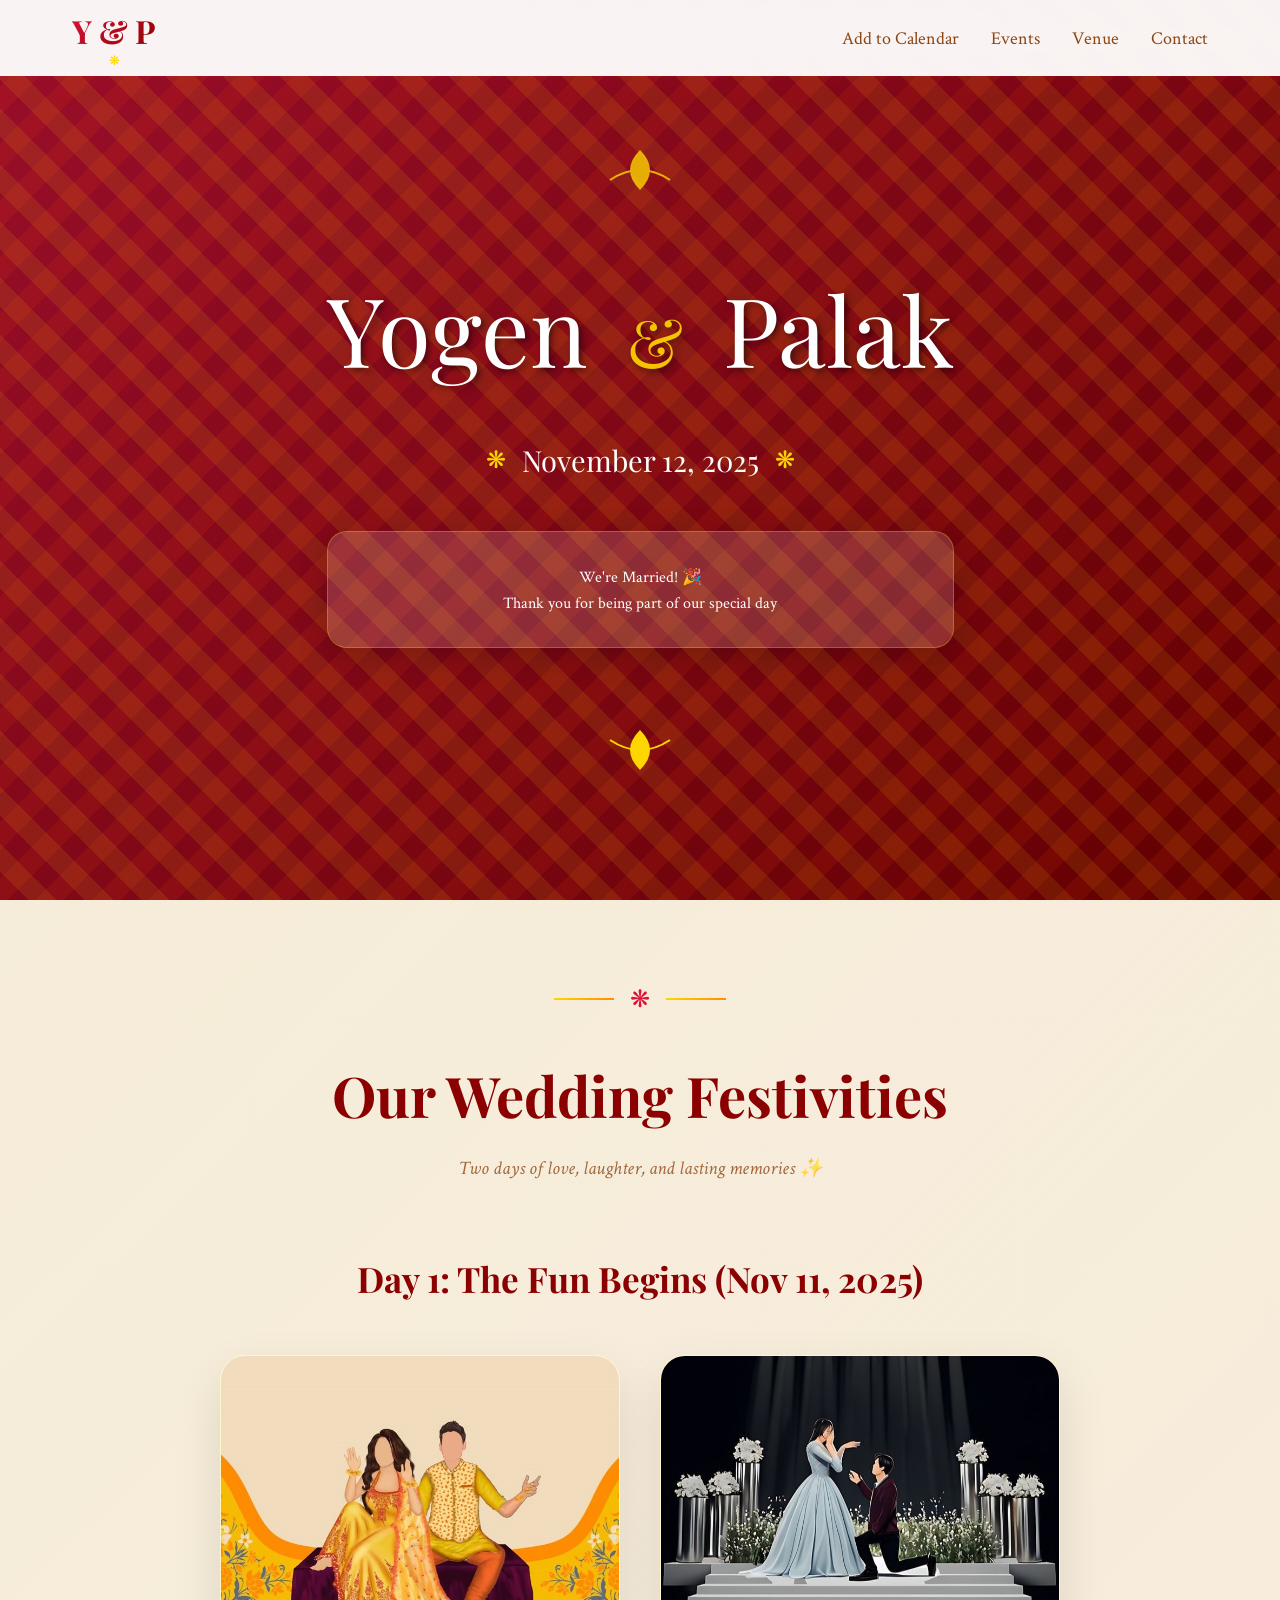
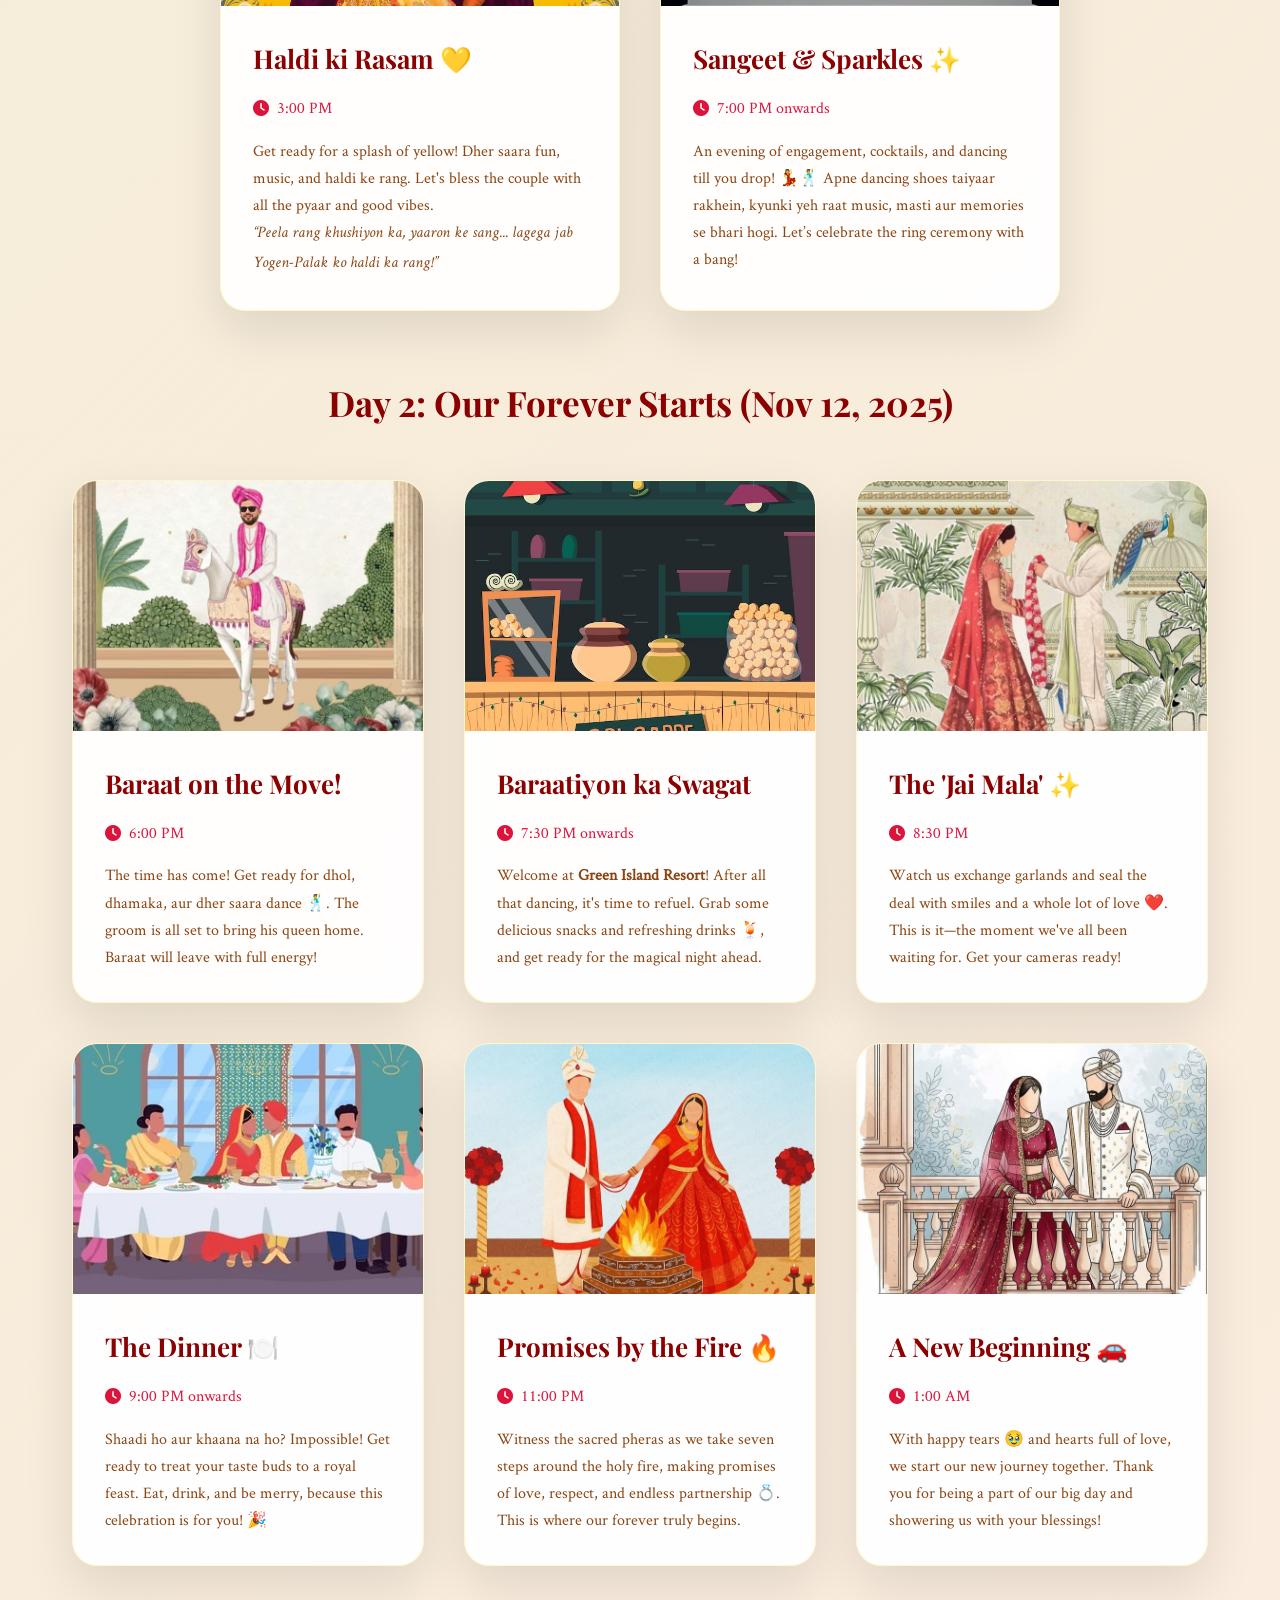
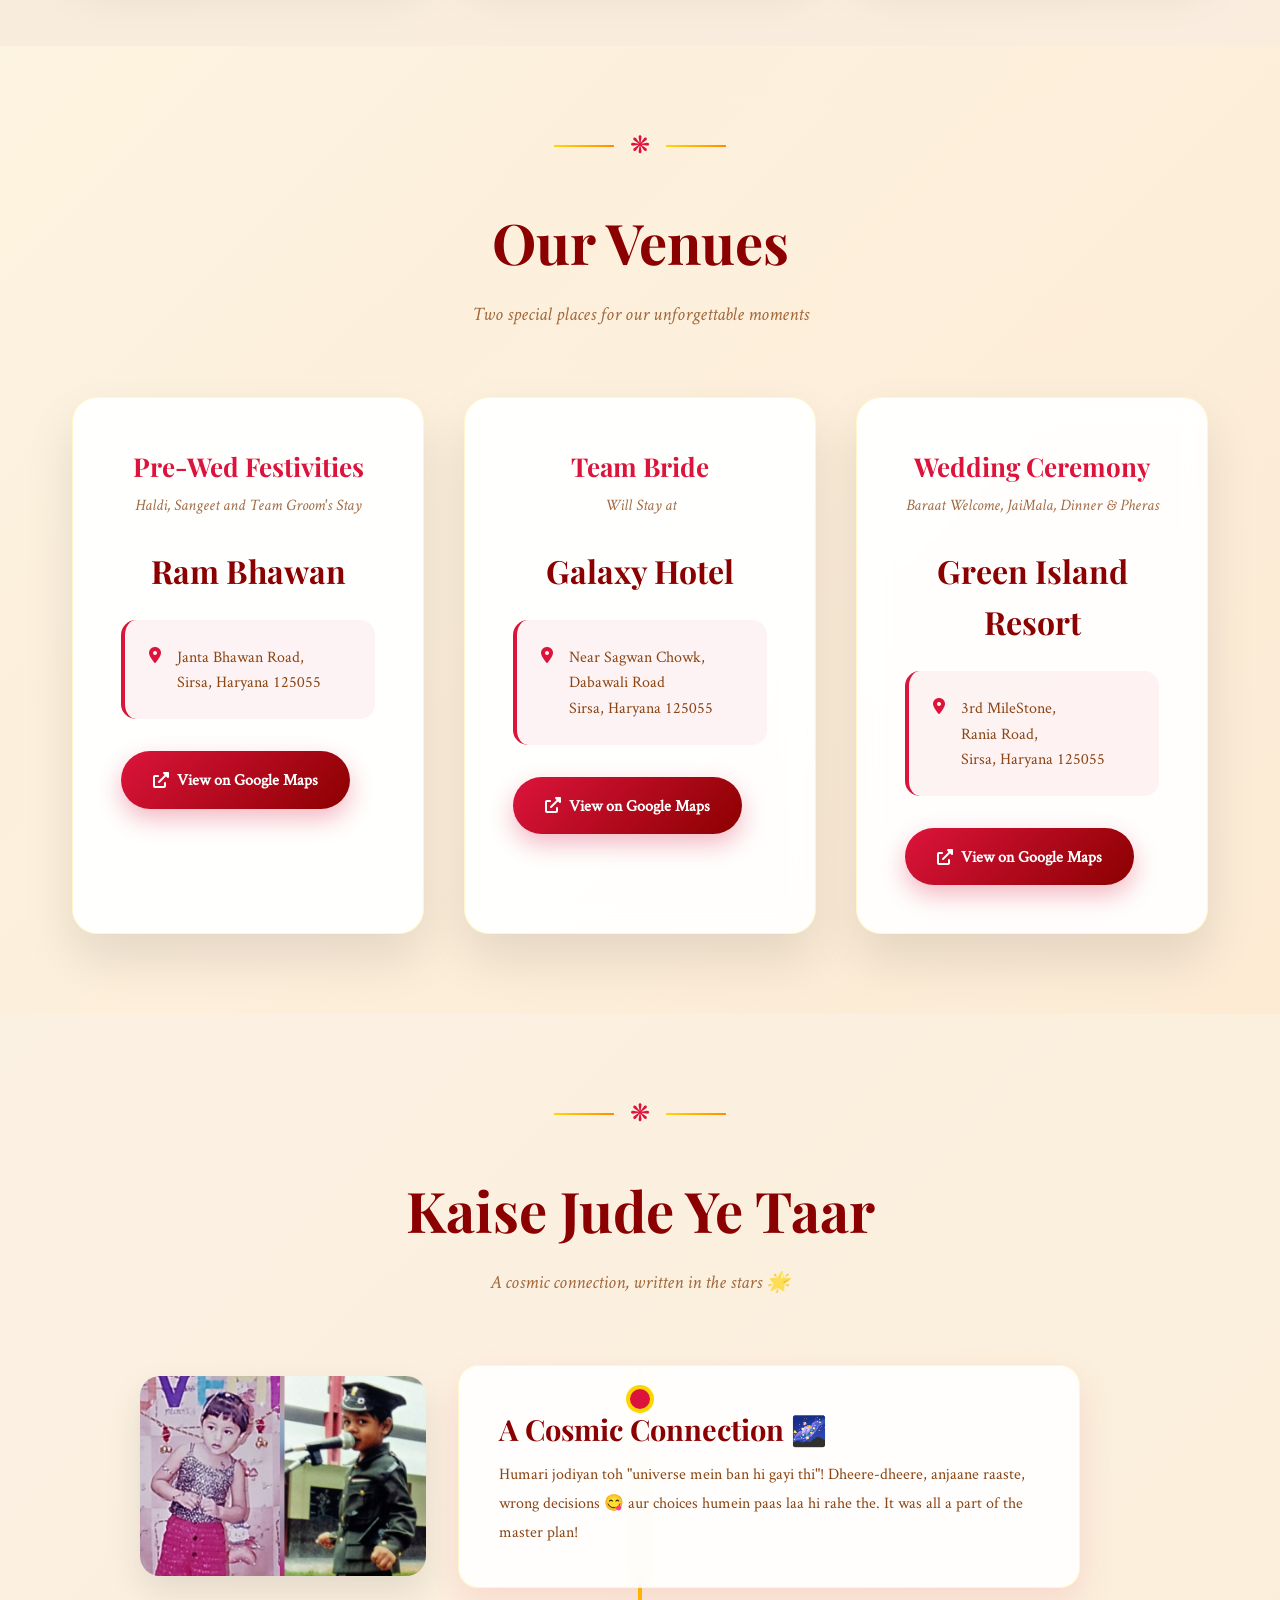
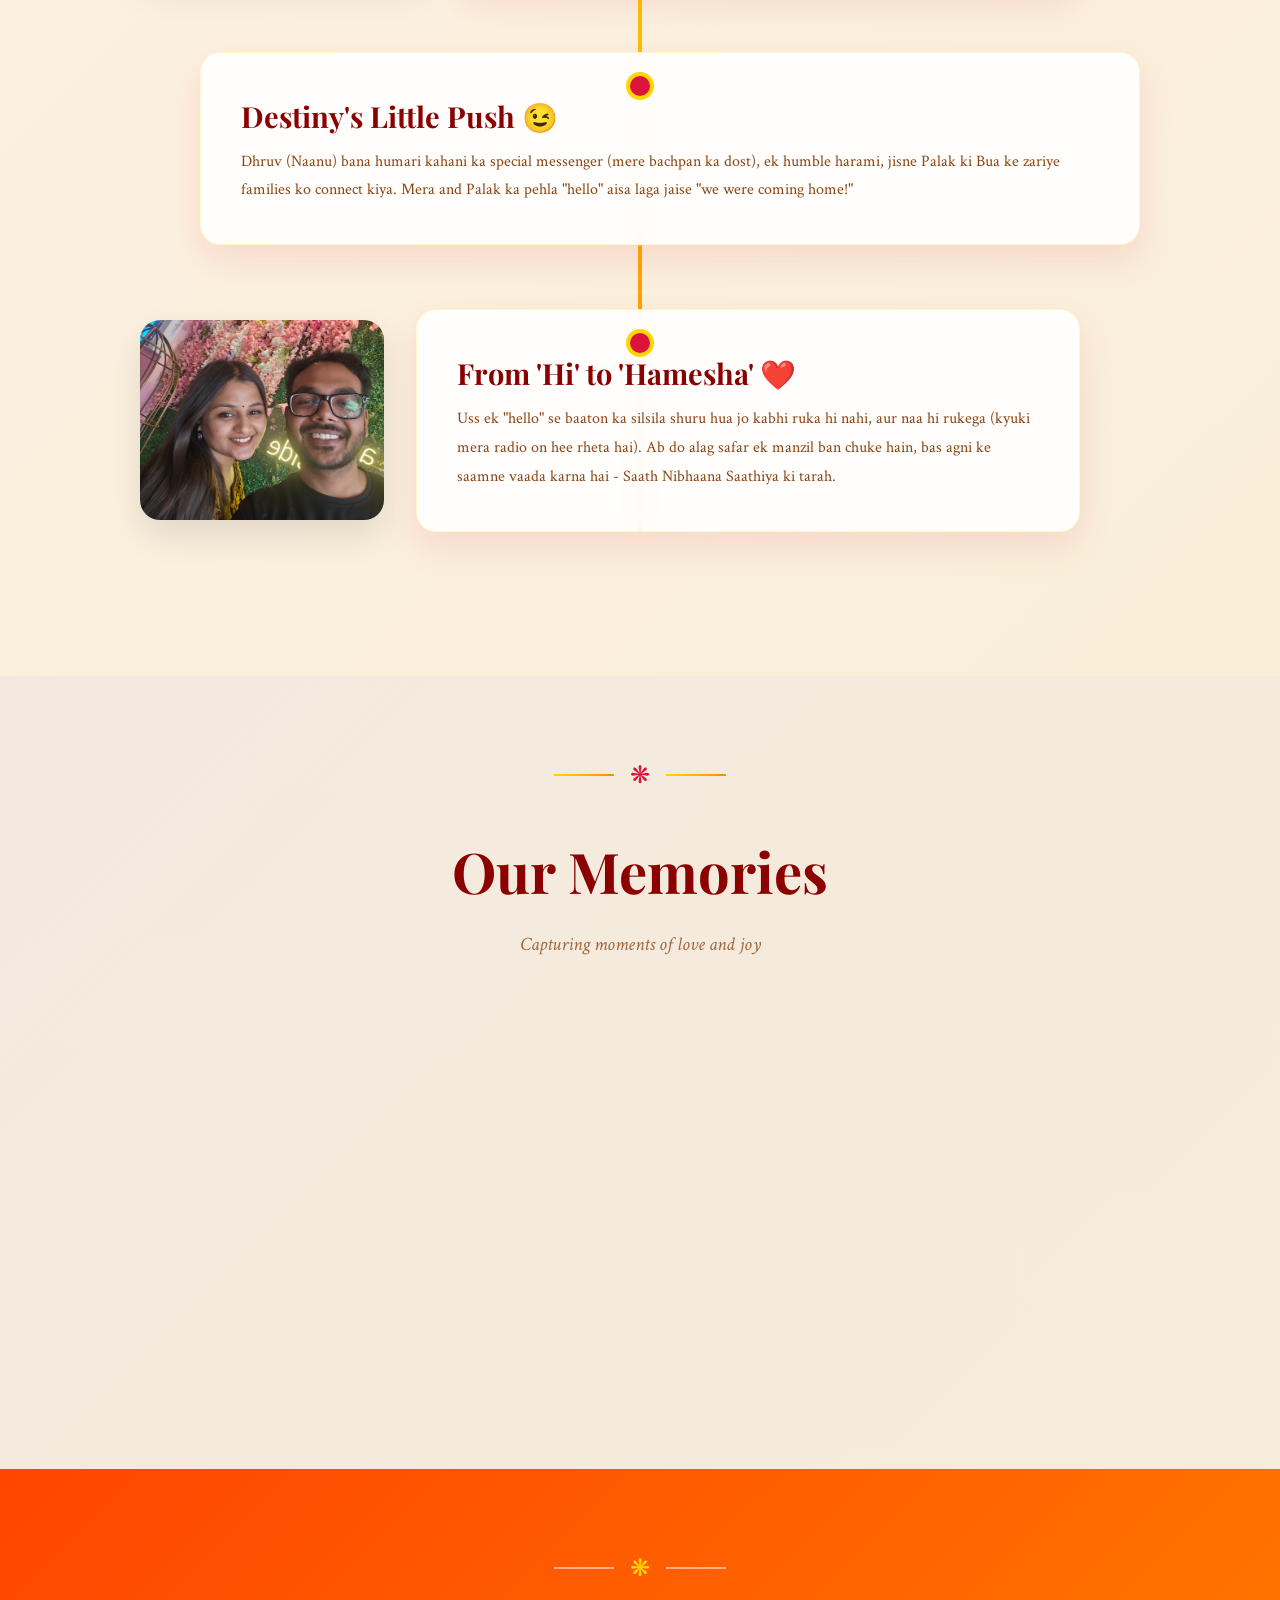
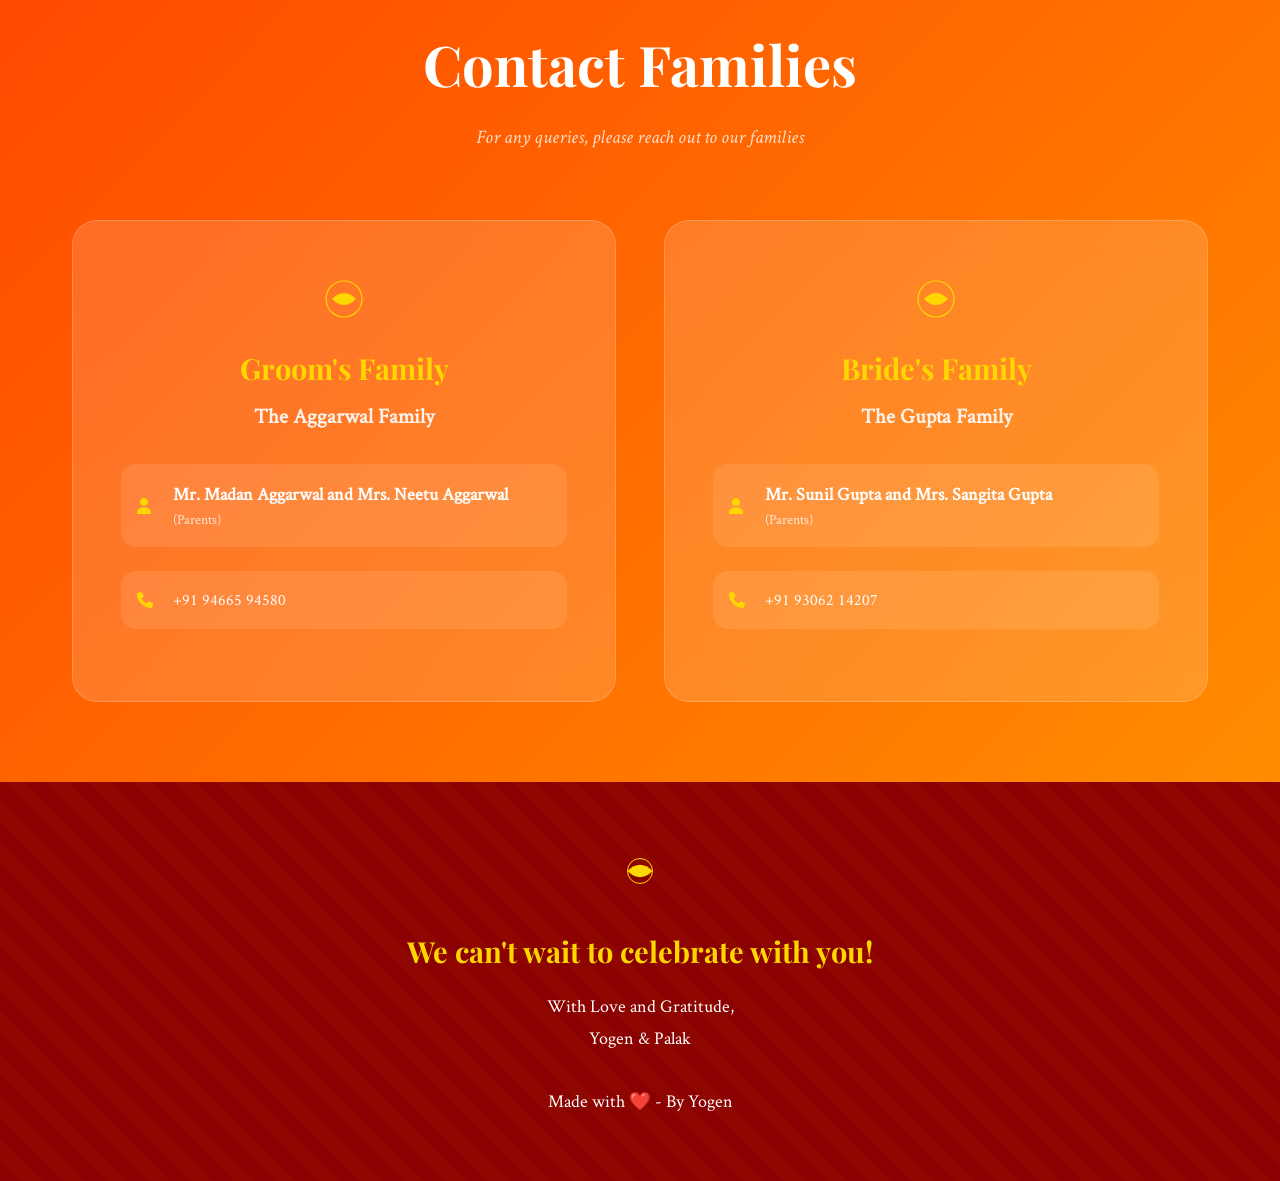
==== commit b005e62e: "Update index.html" ====
--- a/index.html
+++ b/index.html
@@ -22,11 +22,9 @@
                 <div class="brand-ornament">❋</div>
             </div>
             <ul class="nav-links">
-                <li><a href="#home">Home</a></li>
-				<li><a href="#story">Philosphy</a></li>
+			    <li><a href="https://calendar.app.google/oePkqowUXVsSwRa38">Add to Calendar</a></li>
                 <li><a href="#itinerary">Events</a></li>
 				<li><a href="#venue">Venue</a></li>           
-                <li><a href="#photos">Gallery</a></li>
 				<li><a href="#contact">Contact</a></li>
             </ul>
             <button class="mobile-menu-btn">
@@ -58,6 +56,7 @@
                 <div class="date-text">November 12, 2025</div>
                 <div class="date-ornament">❋</div>
             </div>
+
             <div class="countdown-container">
                 <div class="countdown" id="countdown">
                     <div class="countdown-item">
@@ -82,6 +81,8 @@
                 </svg>
             </div>
         </div>
+
+
 
     </section>
 	
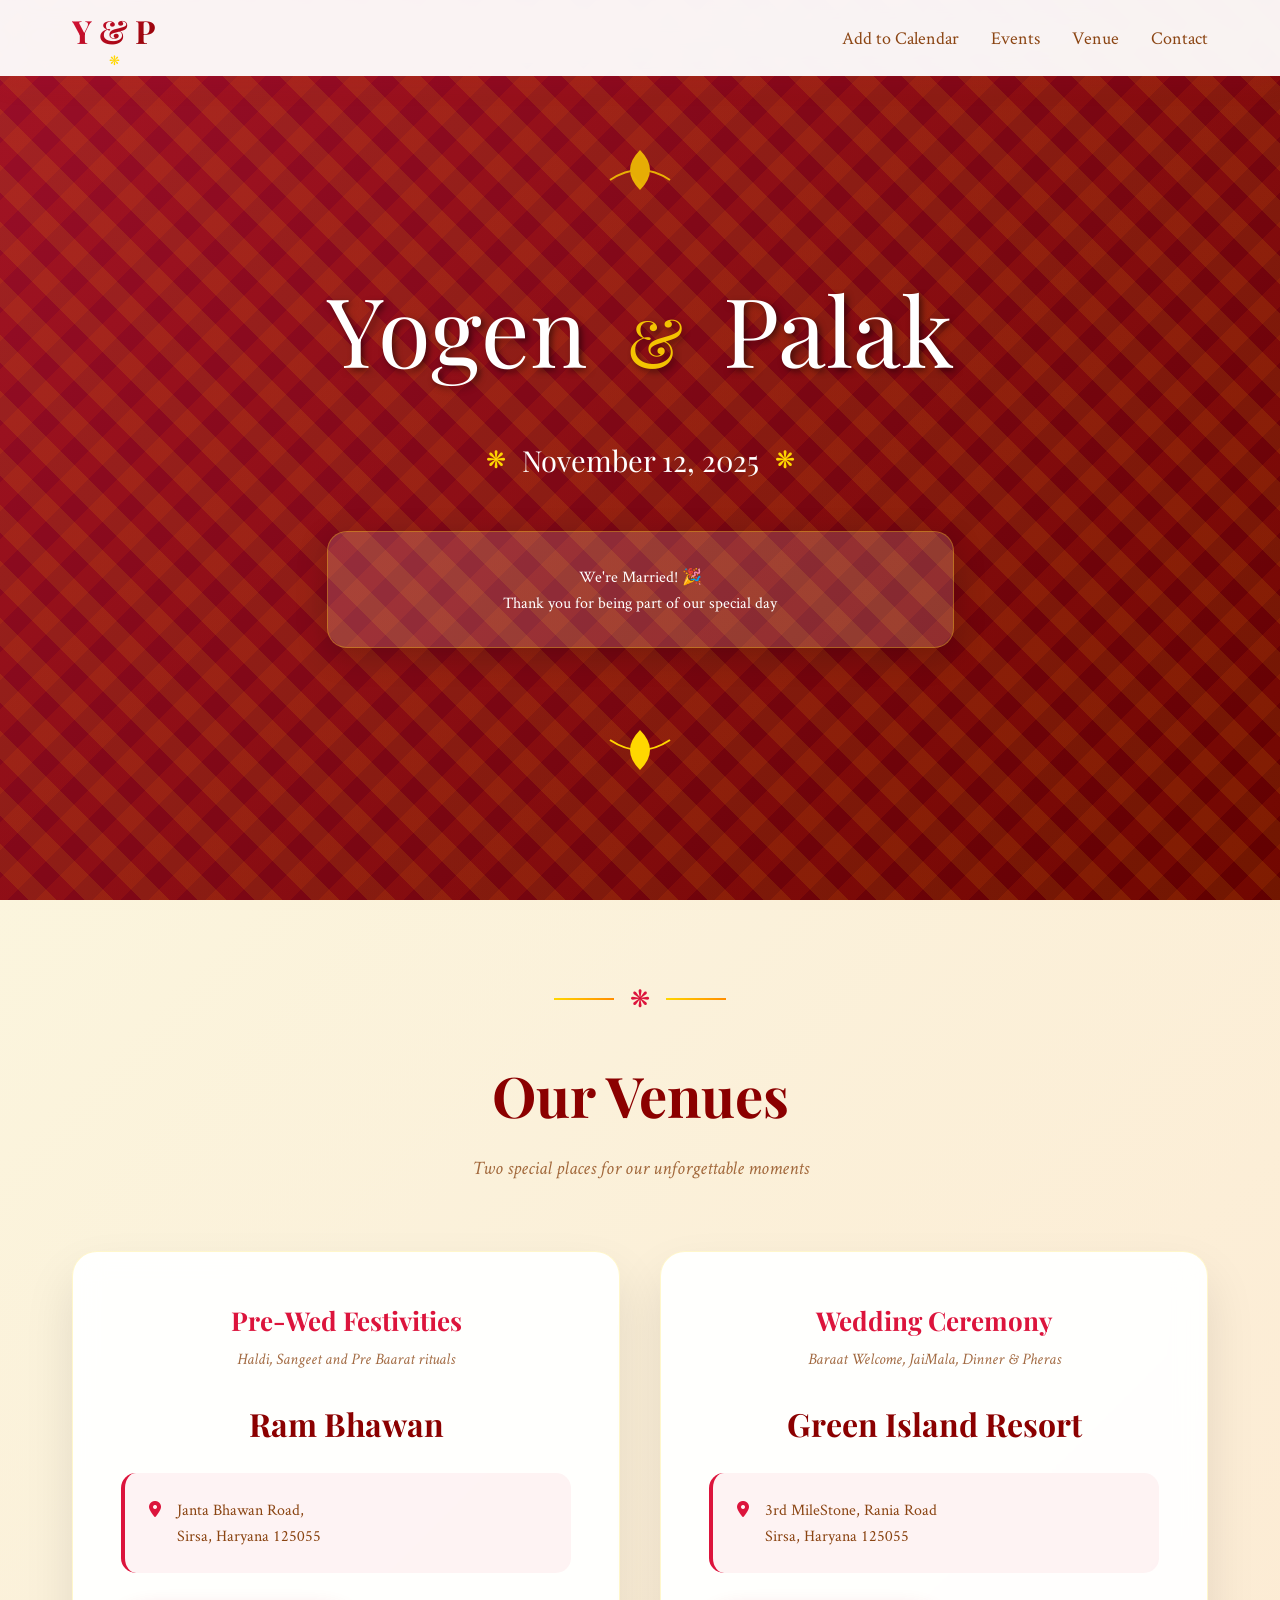
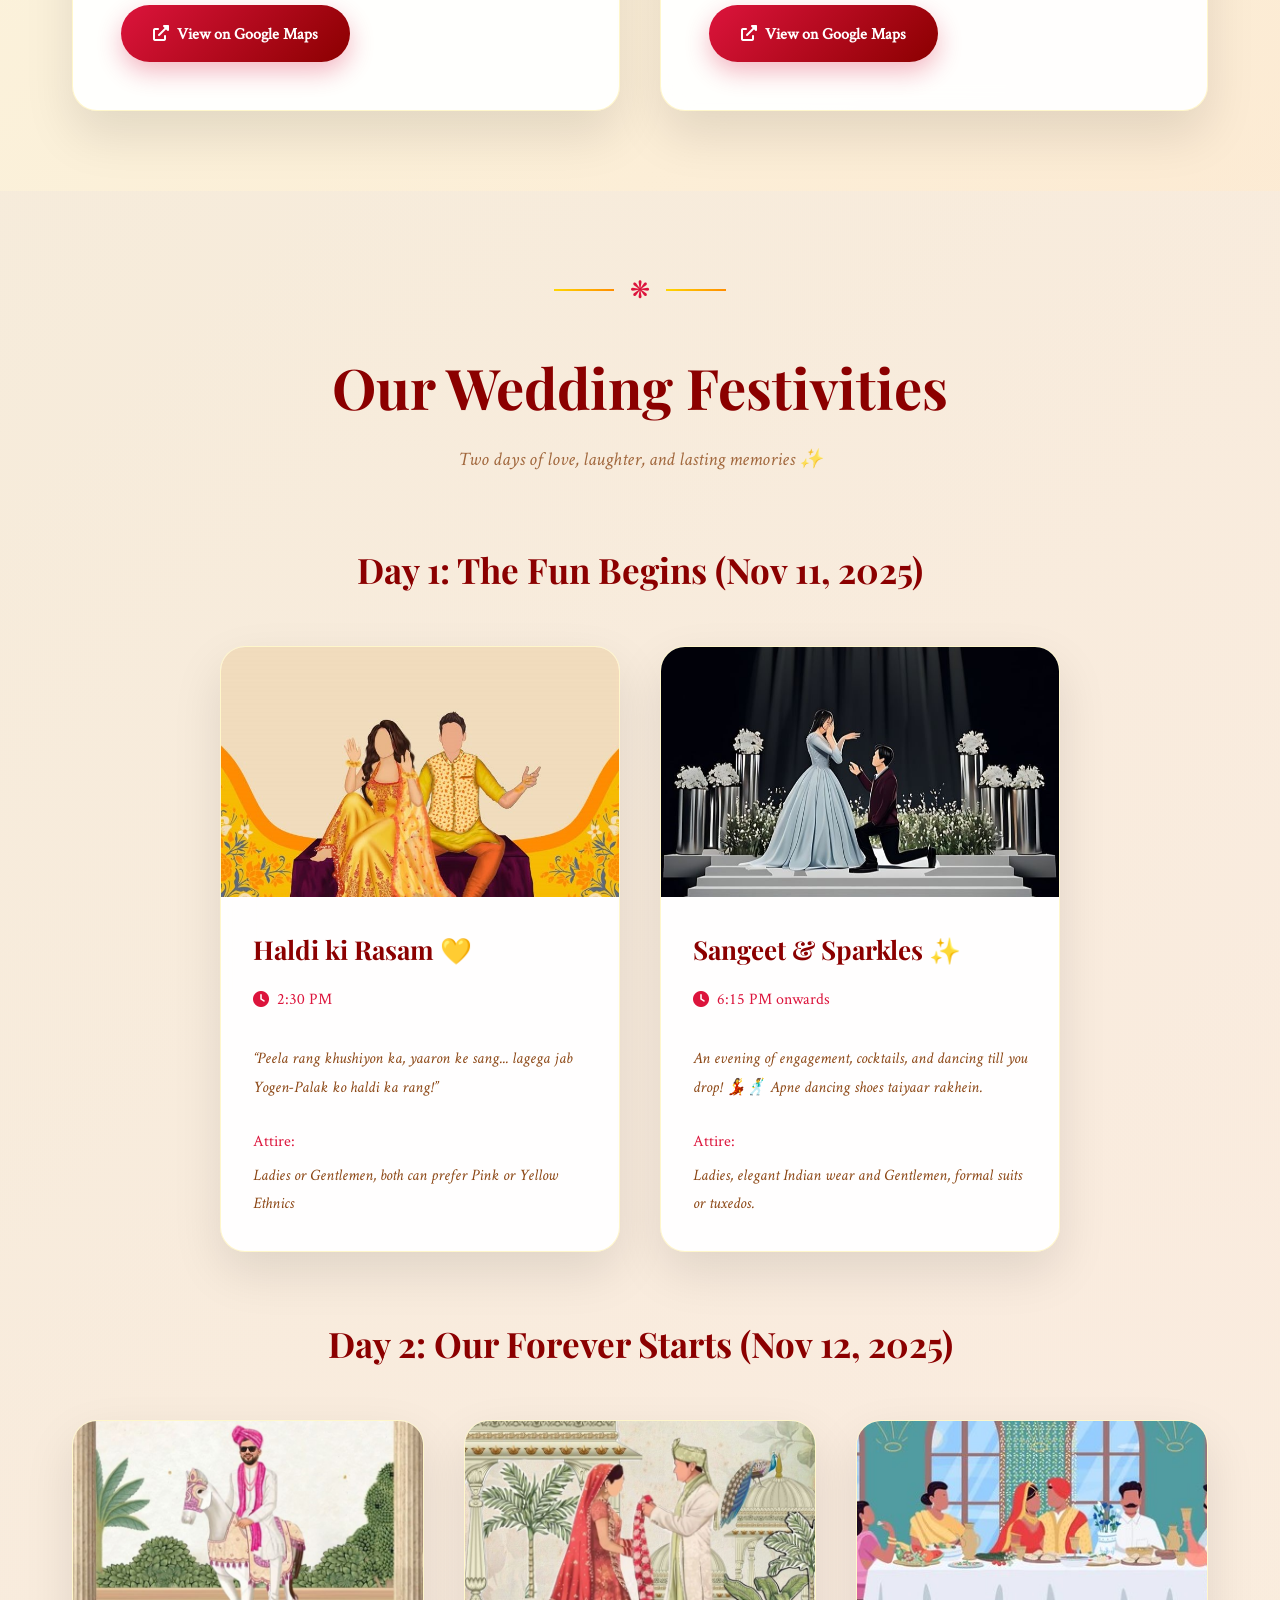
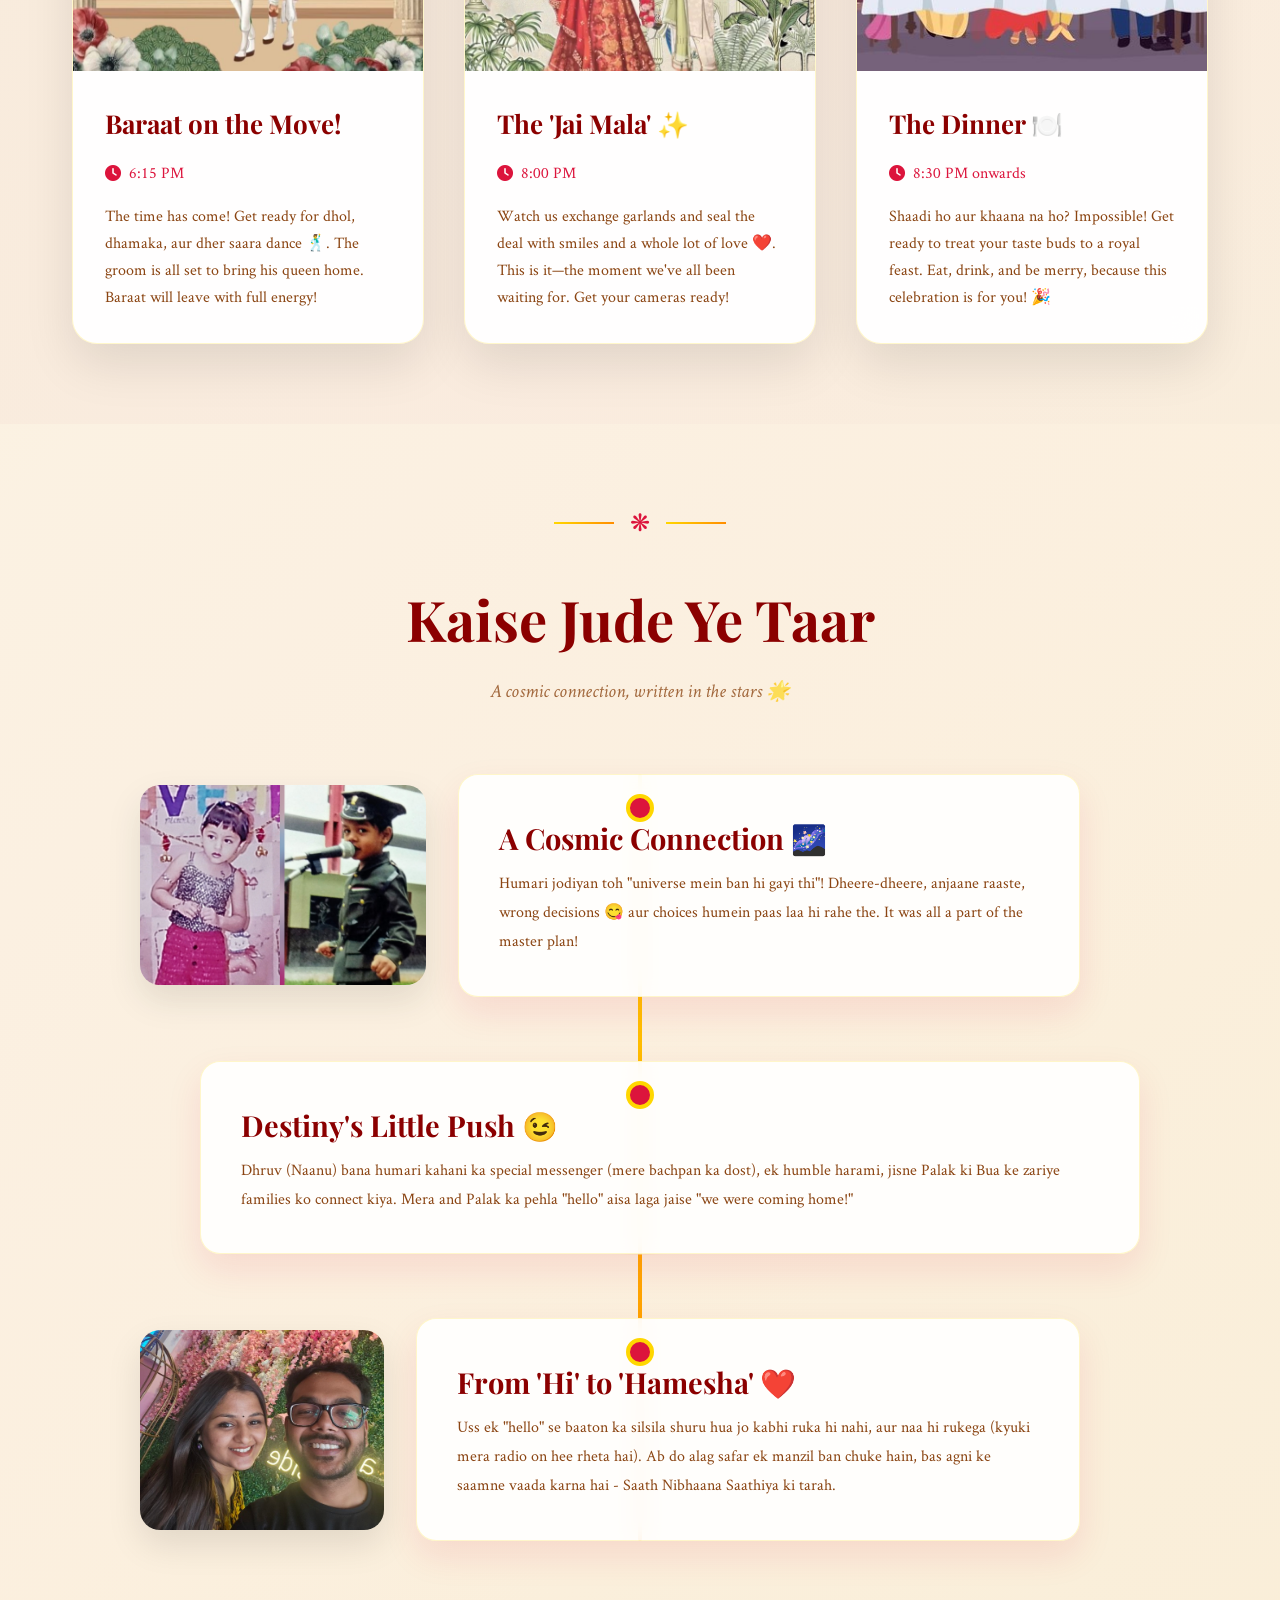
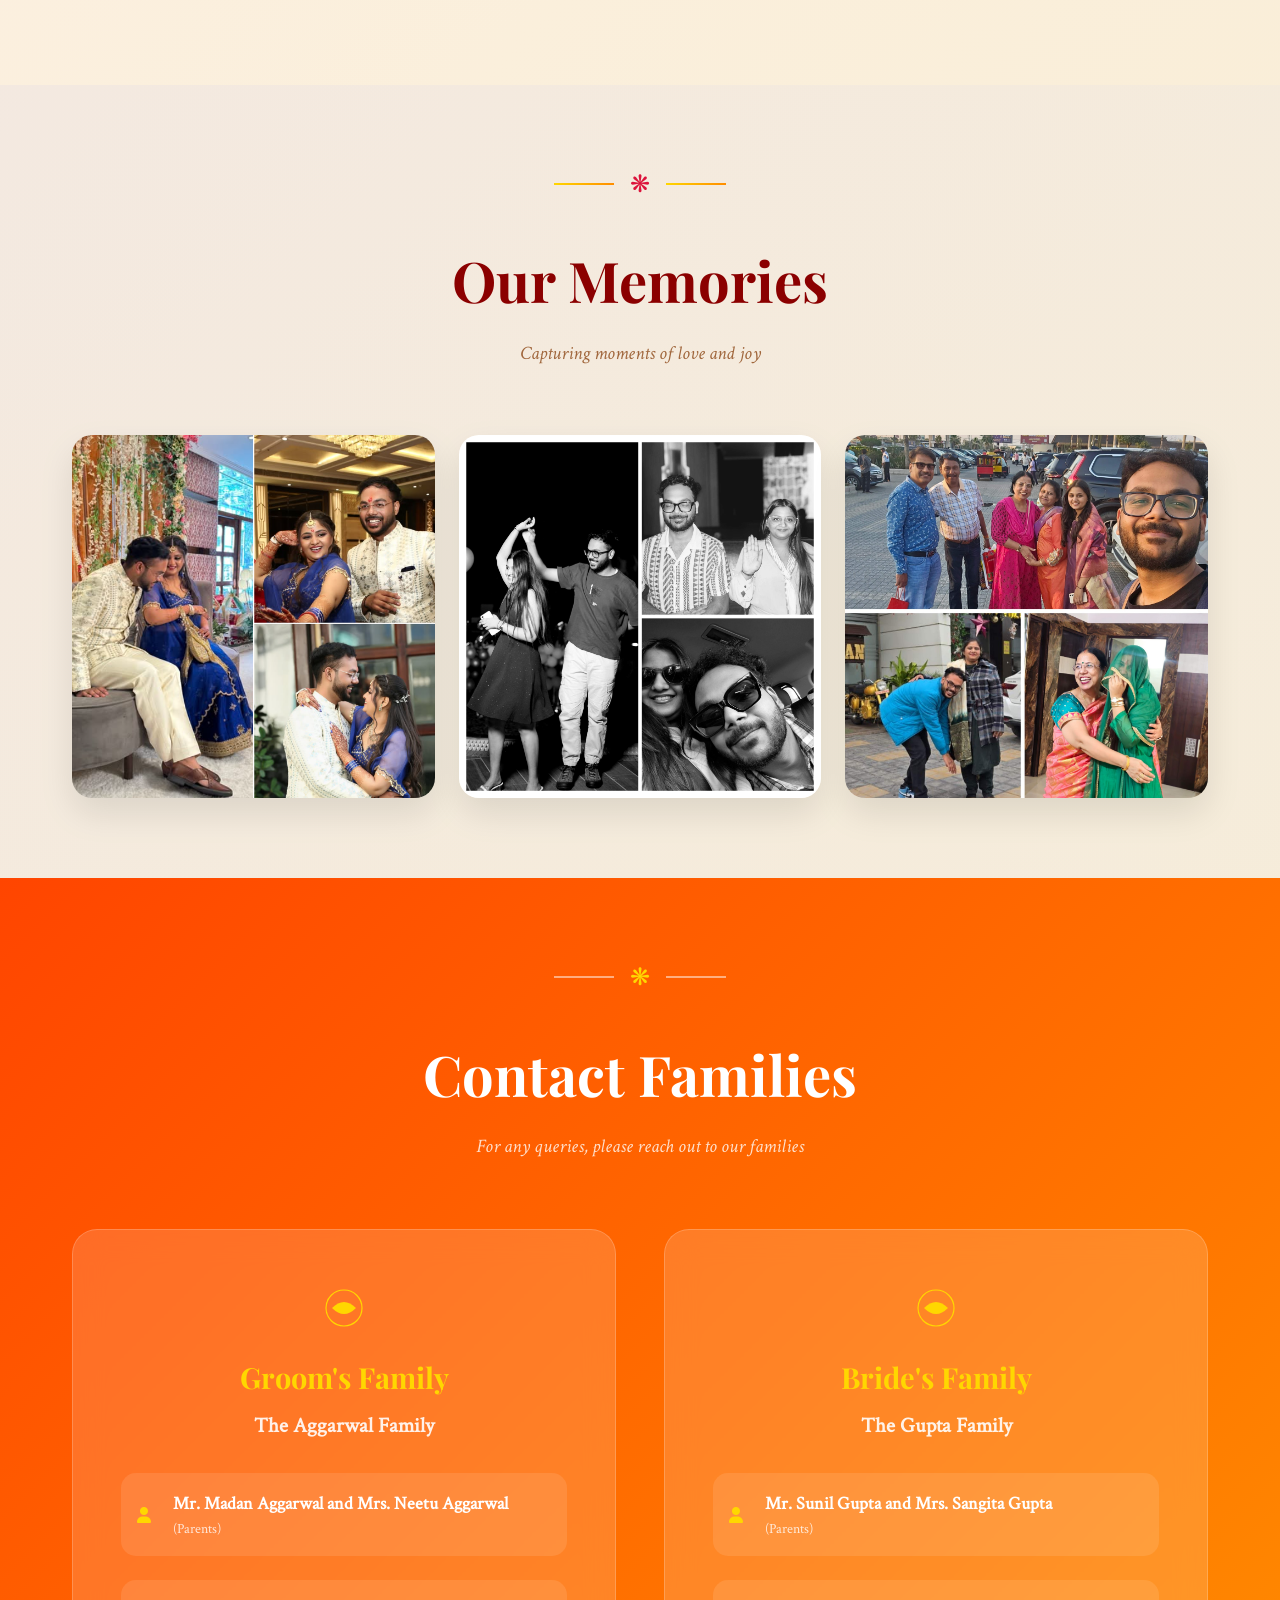
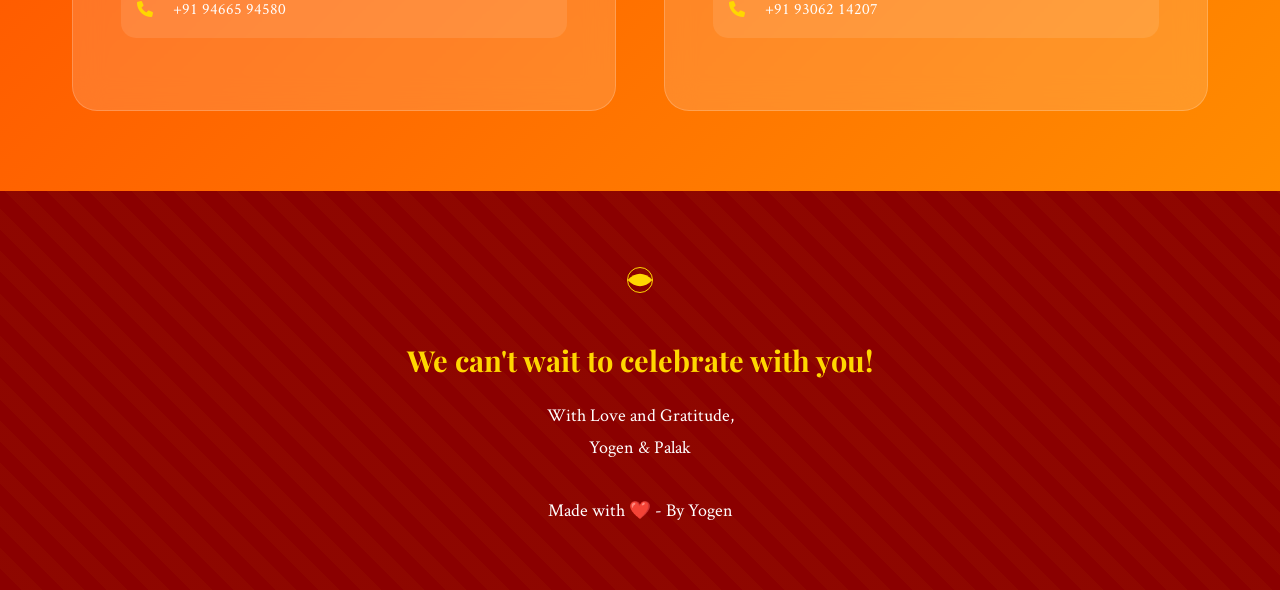
==== commit 0253c927: "modified some timings, removed unnecessary cards" ====
--- a/index.html
+++ b/index.html
@@ -22,7 +22,7 @@
                 <div class="brand-ornament">❋</div>
             </div>
             <ul class="nav-links">
-			    <li><a href="https://calendar.app.google/oePkqowUXVsSwRa38">Add to Calendar</a></li>
+			    <li><a href="https://calendar.app.google/HfRbPnhvJJsmDpxDA">Add to Calendar</a></li>
                 <li><a href="#itinerary">Events</a></li>
 				<li><a href="#venue">Venue</a></li>           
 				<li><a href="#contact">Contact</a></li>
@@ -86,125 +86,6 @@
 
     </section>
 	
-
-
-<section id="itinerary" class="events-section">
-    <div class="container">
-        <div class="section-header">
-            <div class="section-ornament">
-                <div class="ornament-line"></div>
-                <div class="ornament-center">❋</div>
-                <div class="ornament-line"></div>
-            </div>
-            <h2 class="section-title">Our Wedding Festivities</h2>
-            <p class="section-subtitle">Two days of love, laughter, and lasting memories ✨</p>
-        </div>
-
-        <h2 class="itinerary-day-header">Day 1: The Fun Begins (Nov 11, 2025)</h2>
-        <div class="events-grid-day1">
-            <div class="event-card">
-                <div class="event-image">
-                    <img src="pictures/haldi.jpg" alt="Haldi Ceremony" />
-                    <div class="event-overlay"></div>
-                </div>
-                <div class="event-content">
-                    <h3>Haldi ki Rasam 💛</h3>
-                    <div class="event-time"><i class="fas fa-clock"></i>3:00 PM</div>
-                    <p>Get ready for a splash of yellow! Dher saara fun, music, and haldi ke rang. Let's bless the couple with all the pyaar and good vibes.
-                    <br><em>“Peela rang khushiyon ka, yaaron ke sang... lagega jab Yogen-Palak ko haldi ka rang!”</em></p>
-                </div>
-            </div>
-
-            <div class="event-card">
-                <div class="event-image">
-                    <img src="pictures/sangeet.jpg" alt="Sangeet Night" />
-                    <div class="event-overlay"></div>
-                </div>
-                <div class="event-content">
-                    <h3>Sangeet & Sparkles ✨</h3>
-                    <div class="event-time"><i class="fas fa-clock"></i>7:00 PM onwards</div>
-                    <p>An evening of engagement, cocktails, and dancing till you drop! 💃🕺 Apne dancing shoes taiyaar rakhein, kyunki yeh raat music, masti aur memories se bhari hogi. Let’s celebrate the ring ceremony with a bang!</p>
-                </div>
-            </div>
-        </div>
-
-        <h2 class="itinerary-day-header">Day 2: Our Forever Starts (Nov 12, 2025)</h2>
-<div class="events-grid">
-    <div class="event-card">
-        <div class="event-image">
-            <img src="pictures/baraat.jpg" alt="Baraat Departure" />
-            <div class="event-overlay"></div>
-        </div>
-        <div class="event-content">
-            <h3>Baraat on the Move!</h3>
-            <div class="event-time"><i class="fas fa-clock"></i>6:00 PM</div>
-            <p>The time has come! Get ready for dhol, dhamaka, aur dher saara dance 🕺. The groom is all set to bring his queen home. Baraat will leave with full energy!</p>
-        </div>
-    </div>
-
-    <div class="event-card">
-        <div class="event-image">
-            <img src="pictures/snacks.jpg" alt="Welcome Snacks" />
-            <div class="event-overlay"></div>
-        </div>
-        <div class="event-content">
-            <h3>Baraatiyon ka Swagat</h3>
-            <div class="event-time"><i class="fas fa-clock"></i>7:30 PM onwards</div>
-            <p>Welcome at <strong>Green Island Resort</strong>! After all that dancing, it's time to refuel. Grab some delicious snacks and refreshing drinks 🍹, and get ready for the magical night ahead.</p>
-        </div>
-    </div>
-
-    <div class="event-card">
-        <div class="event-image">
-            <img src="pictures/jaimala.jpg" alt="Jai Mala" />
-            <div class="event-overlay"></div>
-        </div>
-        <div class="event-content">
-            <h3>The 'Jai Mala' ✨</h3>
-            <div class="event-time"><i class="fas fa-clock"></i>8:30 PM</div>
-            <p>Watch us exchange garlands and seal the deal with smiles and a whole lot of love ❤️. This is it—the moment we've all been waiting for. Get your cameras ready!</p>
-        </div>
-    </div>
-
-    <div class="event-card">
-        <div class="event-image">
-            <img src="pictures/dinner.jpg" alt="Dinner" />
-            <div class="event-overlay"></div>
-        </div>
-        <div class="event-content">
-            <h3>The Dinner 🍽️</h3>
-            <div class="event-time"><i class="fas fa-clock"></i>9:00 PM onwards</div>
-            <p>Shaadi ho aur khaana na ho? Impossible! Get ready to treat your taste buds to a royal feast. Eat, drink, and be merry, because this celebration is for you! 🎉</p>
-        </div>
-    </div>
-    
-    <div class="event-card">
-        <div class="event-image">
-            <img src="pictures/hawan.jpg" alt="Wedding Rituals" />
-            <div class="event-overlay"></div>
-        </div>
-        <div class="event-content">
-            <h3>Promises by the Fire 🔥</h3>
-            <div class="event-time"><i class="fas fa-clock"></i>11:00 PM</div>
-            <p>Witness the sacred pheras as we take seven steps around the holy fire, making promises of love, respect, and endless partnership 💍. This is where our forever truly begins.</p>
-        </div>
-    </div>
-
-    <div class="event-card">
-        <div class="event-image">
-            <img src="pictures/conclusion.jpg" alt="Wedding Conclusion" />
-            <div class="event-overlay"></div>
-        </div>
-        <div class="event-content">
-            <h3>A New Beginning 🚗</h3>
-            <div class="event-time"><i class="fas fa-clock"></i>1:00 AM</div>
-            <p>With happy tears 🥹 and hearts full of love, we start our new journey together. Thank you for being a part of our big day and showering us with your blessings!</p>
-        </div>
-    </div>
-</div>
-    </div>
-</section>
-
 <section id="venue" class="venue-section">
     <div class="container">
         <div class="section-header">
@@ -221,7 +102,7 @@
             <div class="venue-card">
                 <div class="venue-details">
                     <h3 class="venue-title">Pre-Wed Festivities</h3>
-                    <p class="venue-card-subtitle">Haldi, Sangeet and Team Groom's Stay</p>
+                    <p class="venue-card-subtitle">Haldi, Sangeet and Pre Baarat rituals</p>
                     <h4>Ram Bhawan</h4>
                     <div class="venue-address">
                         <i class="fas fa-map-marker-alt"></i>
@@ -236,7 +117,7 @@
                     </a>
                 </div>
             </div>
-
+<!--
             <div class="venue-card">
                 <div class="venue-details">
                     <h3 class="venue-title">Team Bride</h3>
@@ -255,7 +136,7 @@
                     </a>
                 </div>
             </div>
-
+-->
             <div class="venue-card">
                  <div class="venue-details">
                     <h3 class="venue-title">Wedding Ceremony</h3>
@@ -264,8 +145,7 @@
                     <div class="venue-address">
                         <i class="fas fa-map-marker-alt"></i>
                         <div>
-                            <p>3rd MileStone,</p>
-                            <p>Rania Road,</p>
+                            <p>3rd MileStone, Rania Road</p>
                             <p>Sirsa, Haryana 125055</p>
                         </div>
                     </div>
@@ -273,11 +153,137 @@
                         <i class="fas fa-external-link-alt"></i>
                         View on Google Maps
                     </a>
+					
                 </div>
             </div>
         </div>
     </div>
 </section>
+
+<section id="itinerary" class="events-section">
+    <div class="container">
+        <div class="section-header">
+            <div class="section-ornament">
+                <div class="ornament-line"></div>
+                <div class="ornament-center">❋</div>
+                <div class="ornament-line"></div>
+            </div>
+            <h2 class="section-title">Our Wedding Festivities</h2>
+            <p class="section-subtitle">Two days of love, laughter, and lasting memories ✨</p>
+        </div>
+
+        <h2 class="itinerary-day-header">Day 1: The Fun Begins (Nov 11, 2025)</h2>
+        <div class="events-grid-day1">
+            <div class="event-card">
+                <div class="event-image">
+                    <img src="pictures/haldi.jpg" alt="Haldi Ceremony" />
+                    <div class="event-overlay"></div>
+                </div>
+                <div class="event-content">
+                    <h3>Haldi ki Rasam 💛</h3>
+                    <div class="event-time"><i class="fas fa-clock"></i>2:30 PM</div>              
+                    <br><em>“Peela rang khushiyon ka, yaaron ke sang... lagega jab Yogen-Palak ko haldi ka rang!”</em>
+					<br><br>
+					<div class="event-time">Attire:</div><em> Ladies or Gentlemen, both can prefer Pink or Yellow Ethnics</em>
+                </div>
+            </div>
+
+            <div class="event-card">
+                <div class="event-image">
+                    <img src="pictures/sangeet.jpg" alt="Sangeet Night" />
+                    <div class="event-overlay"></div>
+                </div>
+                <div class="event-content">
+                    <h3>Sangeet & Sparkles ✨</h3>
+                    <div class="event-time"><i class="fas fa-clock"></i>6:15 PM onwards</div>
+                    <br><em>An evening of engagement, cocktails, and dancing till you drop! 💃🕺 Apne dancing shoes taiyaar rakhein.</em>
+                    <br><br>
+					<div class="event-time">Attire:</div><em>Ladies, elegant Indian wear and Gentlemen, formal suits or tuxedos.</em>
+				</div>
+            </div>
+        </div>
+		
+		
+
+        <h2 class="itinerary-day-header">Day 2: Our Forever Starts (Nov 12, 2025)</h2>
+<div class="events-grid">
+    <div class="event-card">
+        <div class="event-image">
+            <img src="pictures/baraat.jpg" alt="Baraat Departure" />
+            <div class="event-overlay"></div>
+        </div>
+        <div class="event-content">
+            <h3>Baraat on the Move!</h3>
+            <div class="event-time"><i class="fas fa-clock"></i>6:15 PM</div>
+            <p>The time has come! Get ready for dhol, dhamaka, aur dher saara dance 🕺. The groom is all set to bring his queen home. Baraat will leave with full energy!</p>
+        </div>
+    </div>
+<!--
+    <div class="event-card">
+        <div class="event-image">
+            <img src="pictures/snacks.jpg" alt="Welcome Snacks" />
+            <div class="event-overlay"></div>
+        </div>
+        <div class="event-content">
+            <h3>Baraatiyon ka Swagat</h3>
+            <div class="event-time"><i class="fas fa-clock"></i>7:30 PM onwards</div>
+            <p>Welcome at <strong>Green Island Resort</strong>! After all that dancing, it's time to refuel. Grab some delicious snacks and refreshing drinks 🍹, and get ready for the magical night ahead.</p>
+        </div>
+    </div>
+-->
+    <div class="event-card">
+        <div class="event-image">
+            <img src="pictures/jaimala.jpg" alt="Jai Mala" />
+            <div class="event-overlay"></div>
+        </div>
+        <div class="event-content">
+            <h3>The 'Jai Mala' ✨</h3>
+            <div class="event-time"><i class="fas fa-clock"></i>8:00 PM</div>
+            <p>Watch us exchange garlands and seal the deal with smiles and a whole lot of love ❤️. This is it—the moment we've all been waiting for. Get your cameras ready!</p>
+        </div>
+    </div>
+
+    <div class="event-card">
+        <div class="event-image">
+            <img src="pictures/dinner.jpg" alt="Dinner" />
+            <div class="event-overlay"></div>
+        </div>
+        <div class="event-content">
+            <h3>The Dinner 🍽️</h3>
+            <div class="event-time"><i class="fas fa-clock"></i>8:30 PM onwards</div>
+            <p>Shaadi ho aur khaana na ho? Impossible! Get ready to treat your taste buds to a royal feast. Eat, drink, and be merry, because this celebration is for you! 🎉</p>
+        </div>
+    </div>
+  <!--  
+    <div class="event-card">
+        <div class="event-image">
+            <img src="pictures/hawan.jpg" alt="Wedding Rituals" />
+            <div class="event-overlay"></div>
+        </div>
+        <div class="event-content">
+            <h3>Promises by the Fire 🔥</h3>
+            <div class="event-time"><i class="fas fa-clock"></i>11:00 PM</div>
+            <p>Witness the sacred pheras as we take seven steps around the holy fire, making promises of love, respect, and endless partnership 💍. This is where our forever truly begins.</p>
+        </div>
+    </div>
+
+    <div class="event-card">
+        <div class="event-image">
+            <img src="pictures/conclusion.jpg" alt="Wedding Conclusion" />
+            <div class="event-overlay"></div>
+        </div>
+        <div class="event-content">
+            <h3>A New Beginning 🚗</h3>
+            <div class="event-time"><i class="fas fa-clock"></i>1:00 AM</div>
+            <p>With happy tears 🥹 and hearts full of love, we start our new journey together. Thank you for being a part of our big day and showering us with your blessings!</p>
+        </div>
+    </div>
+	-->
+</div>
+    </div>
+</section>
+
+
 
 <section id="story" class="story-section">
     <div class="container">
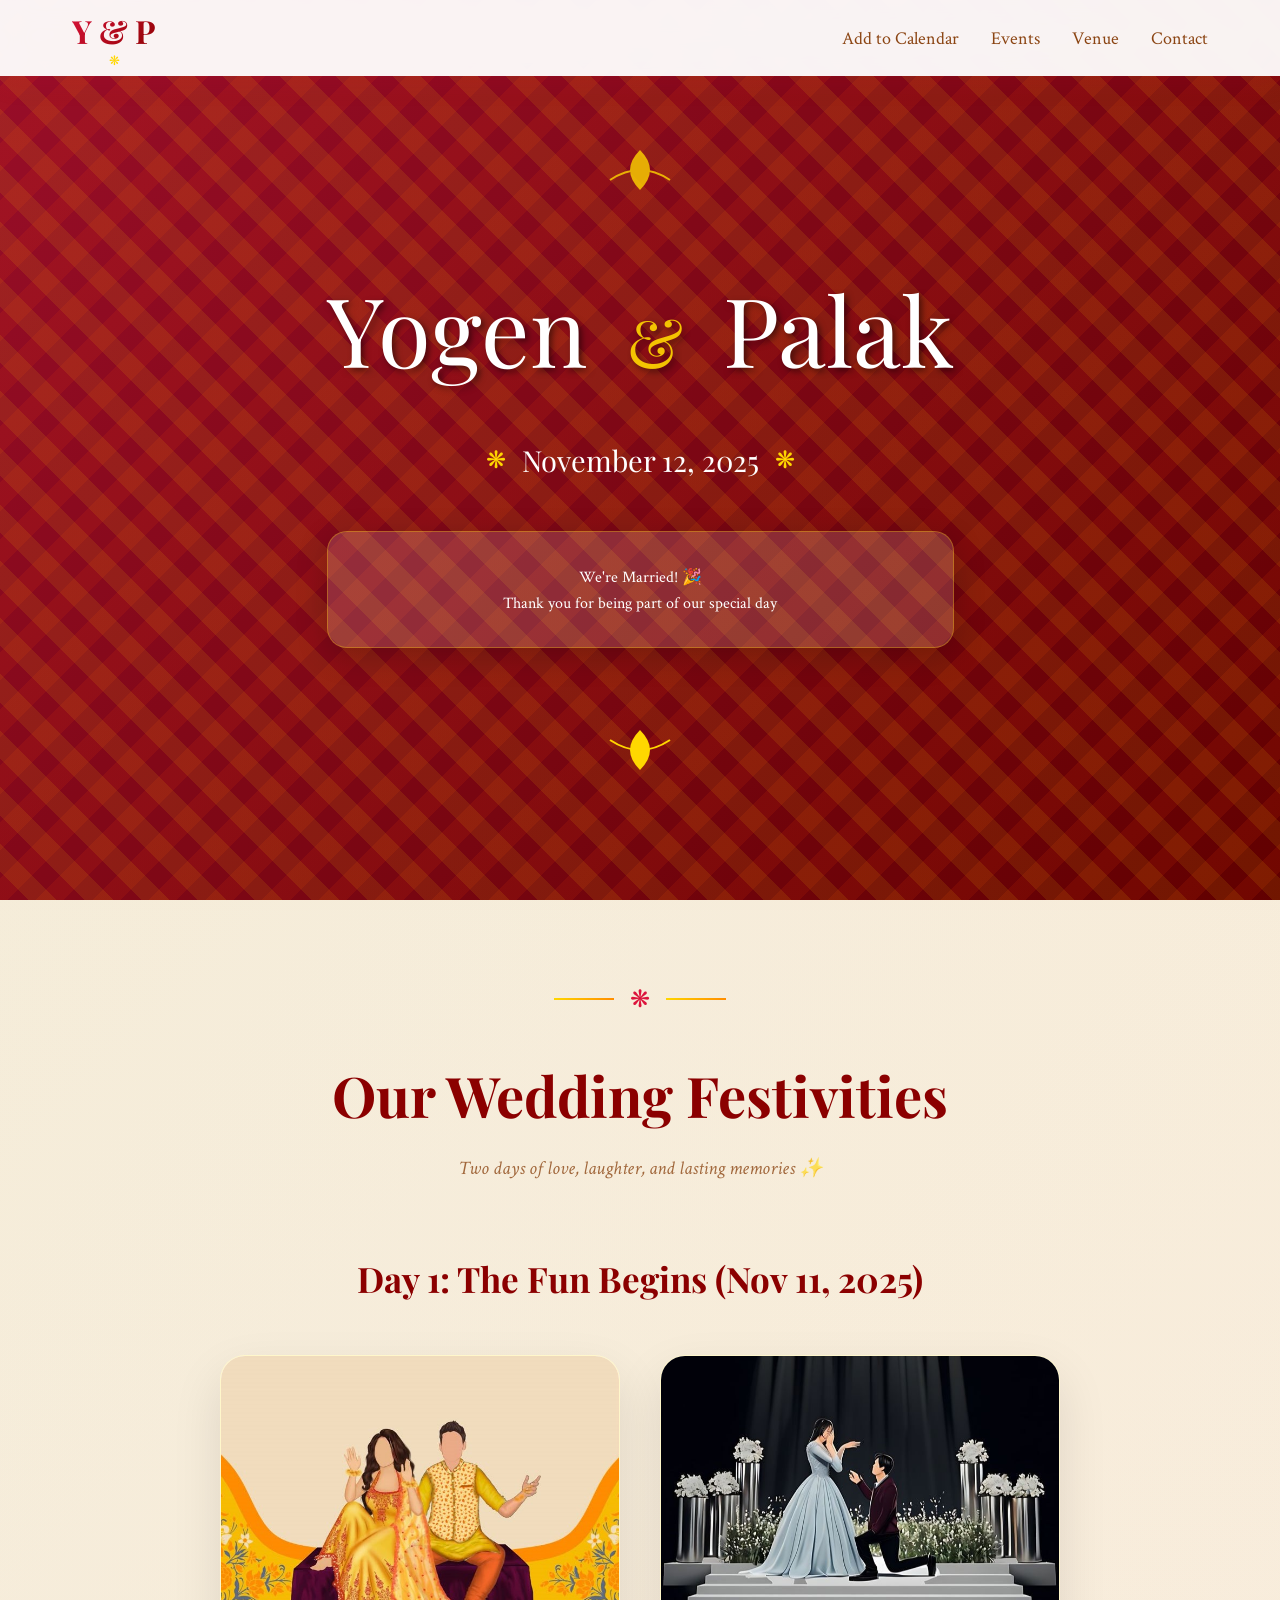
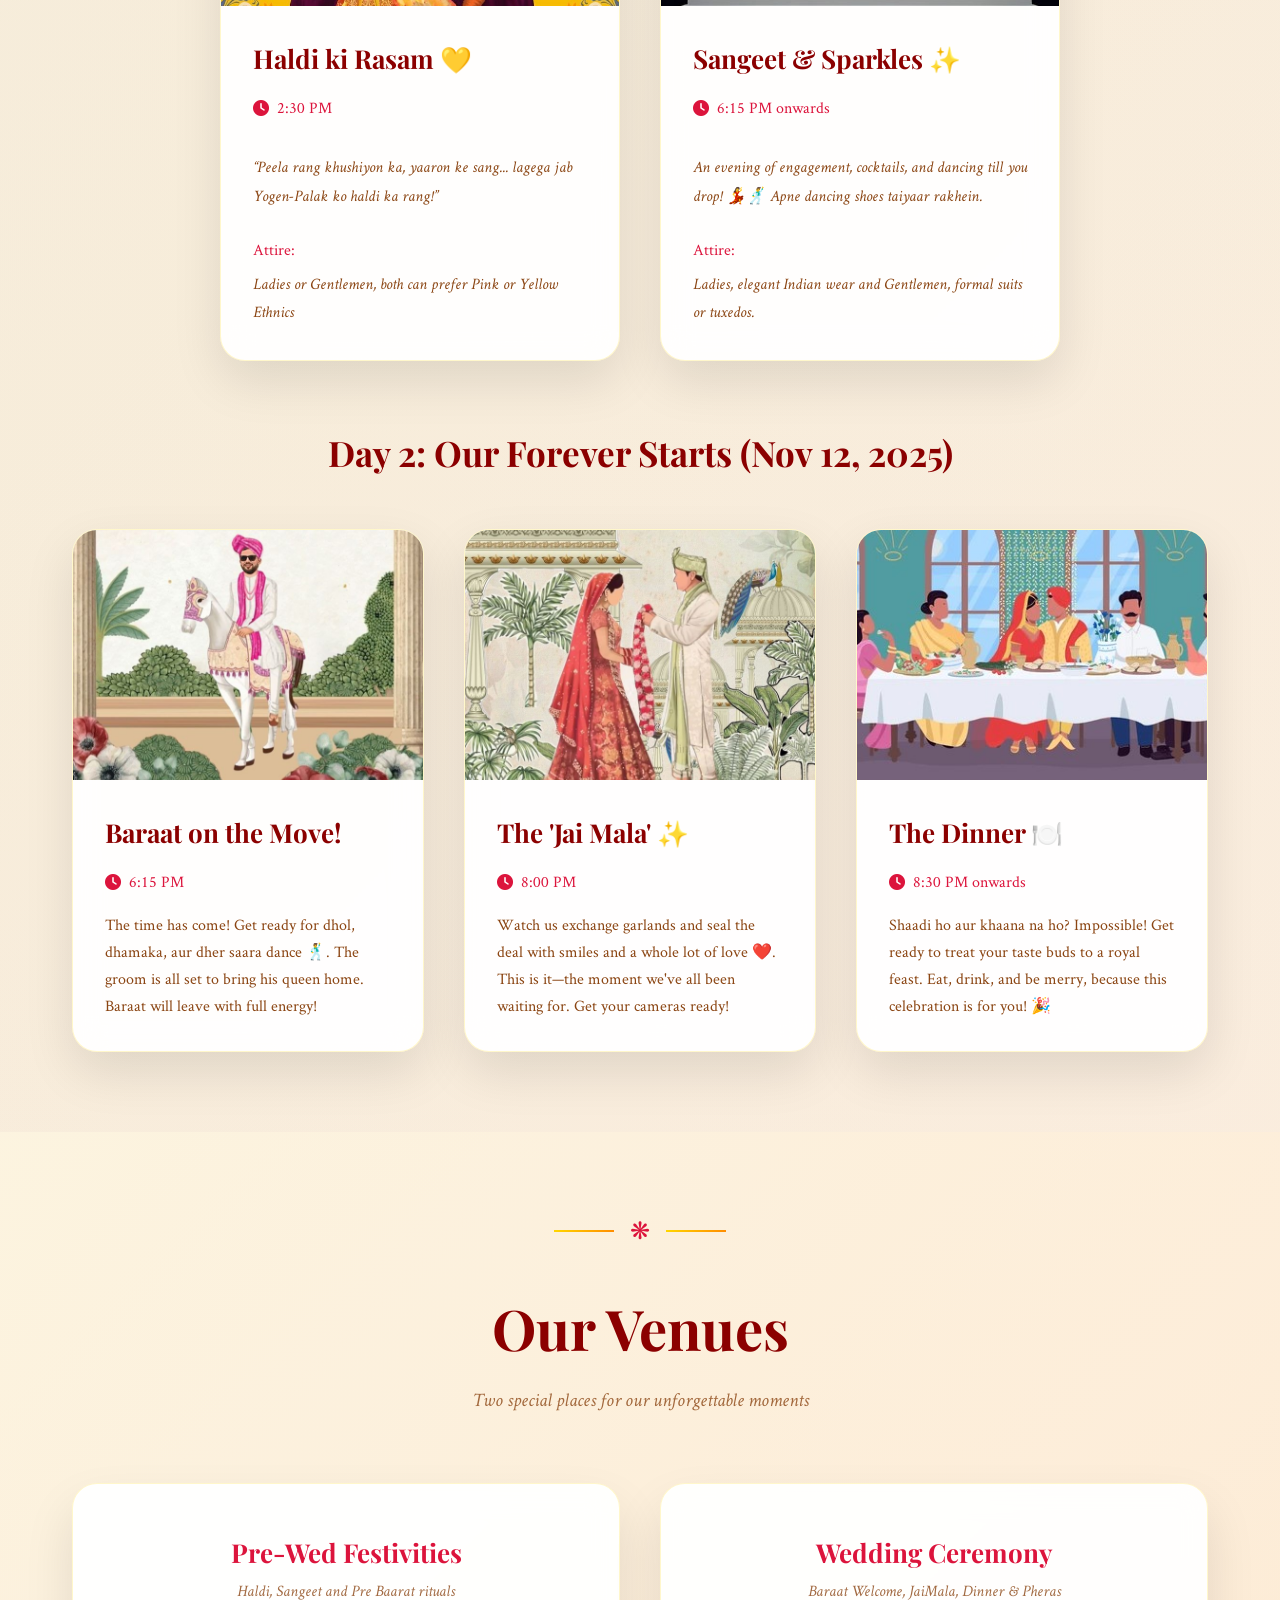
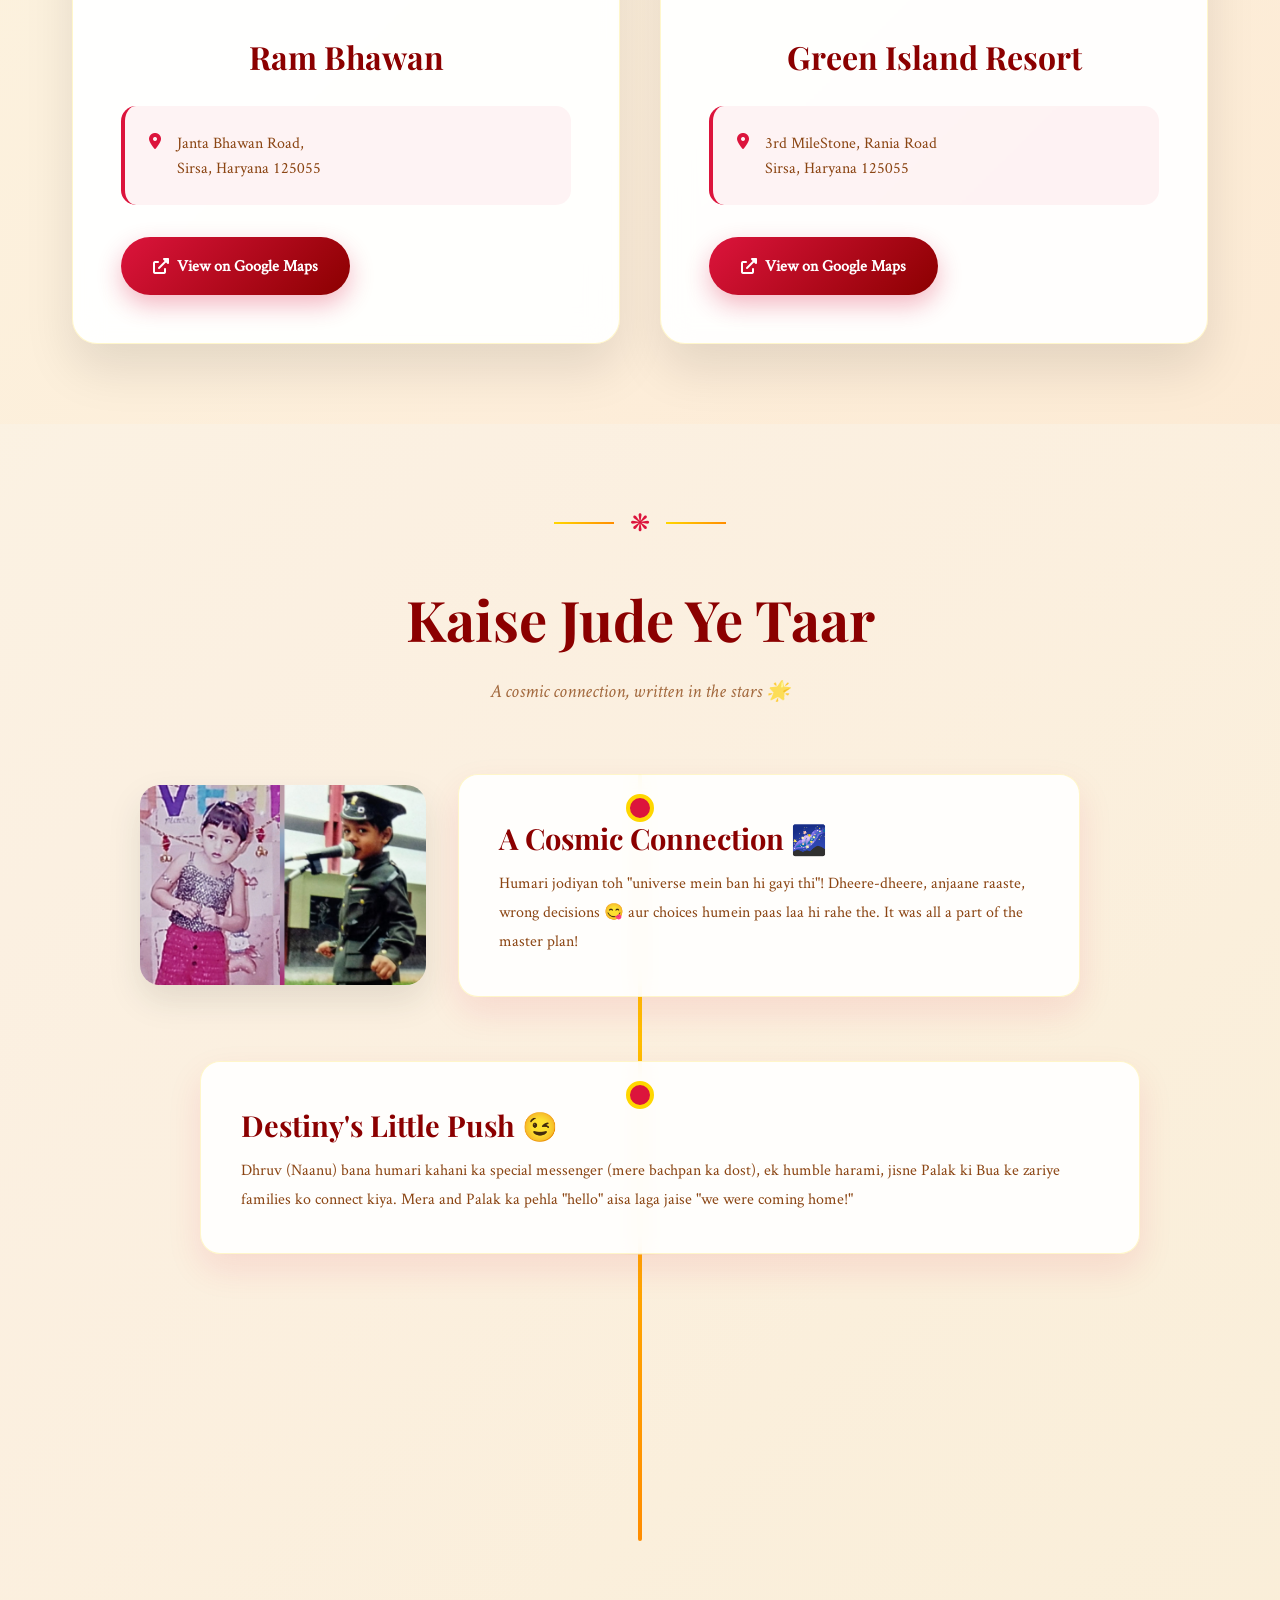
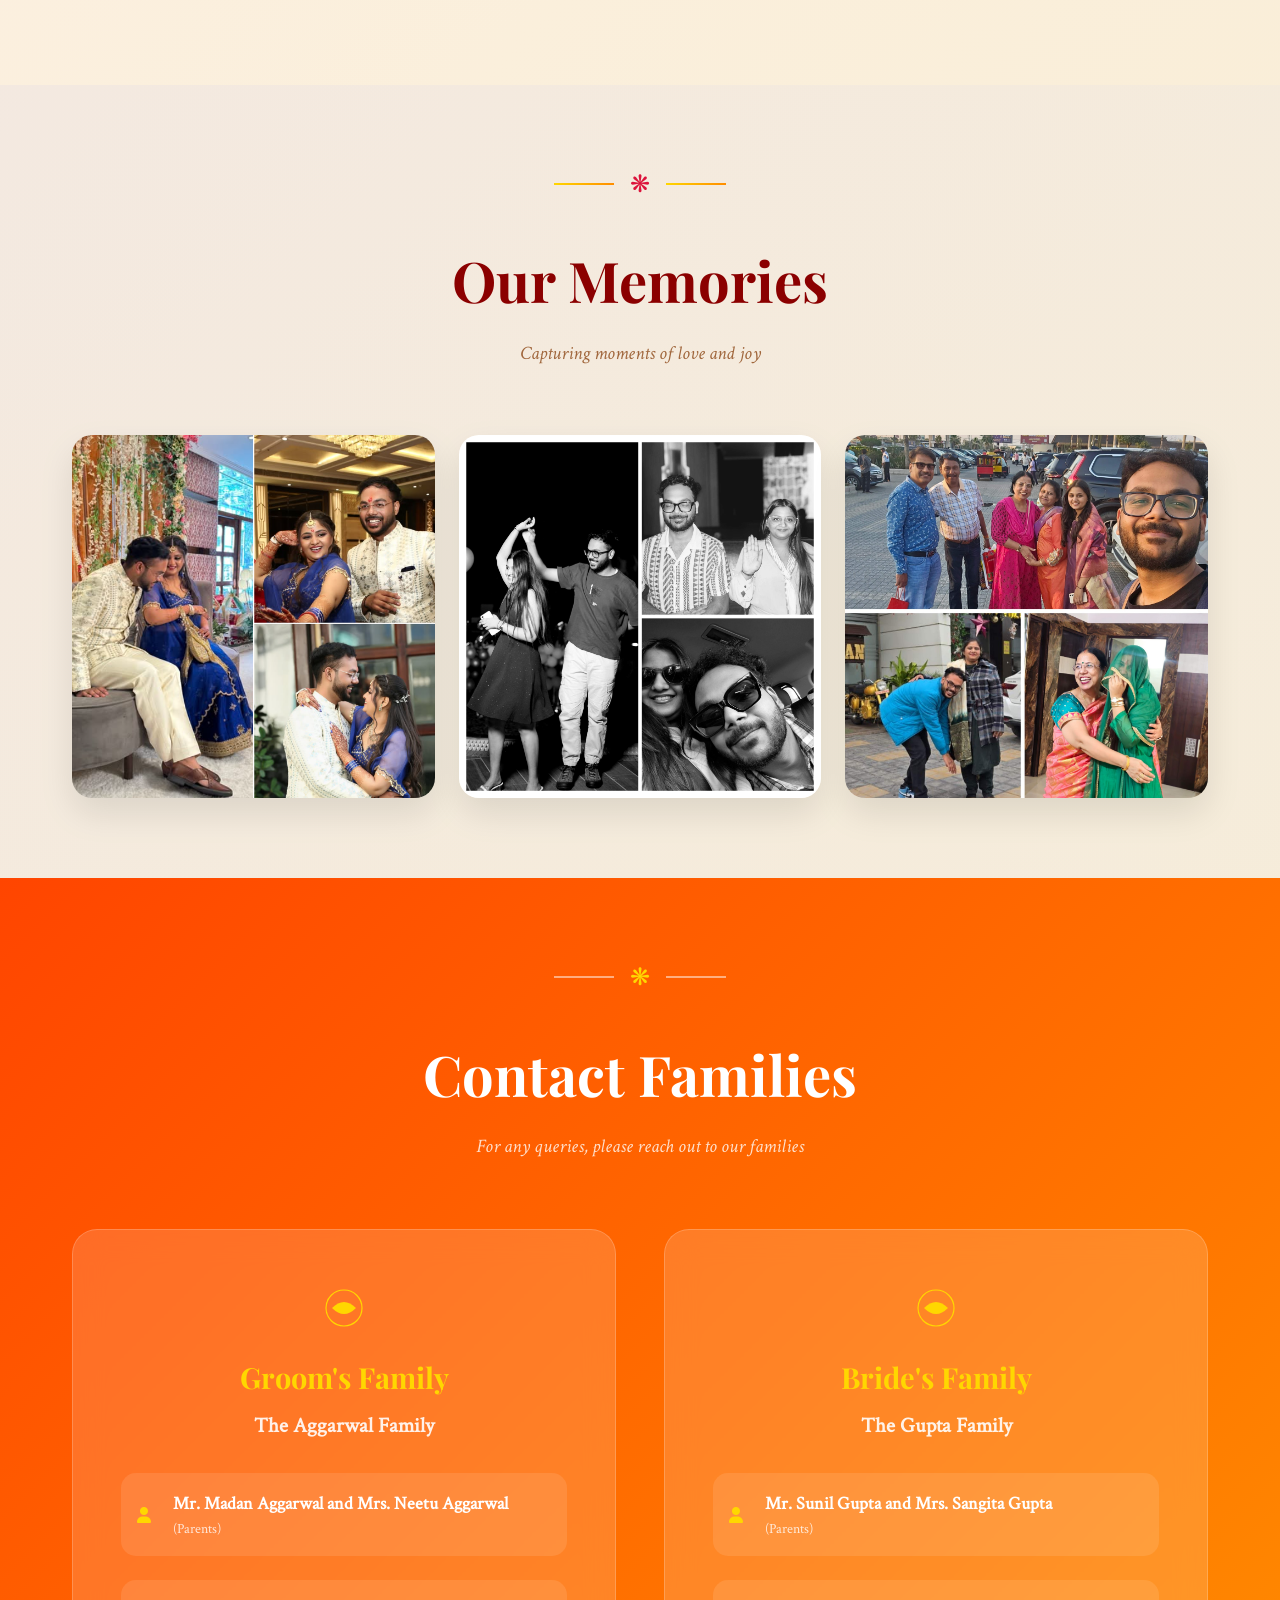
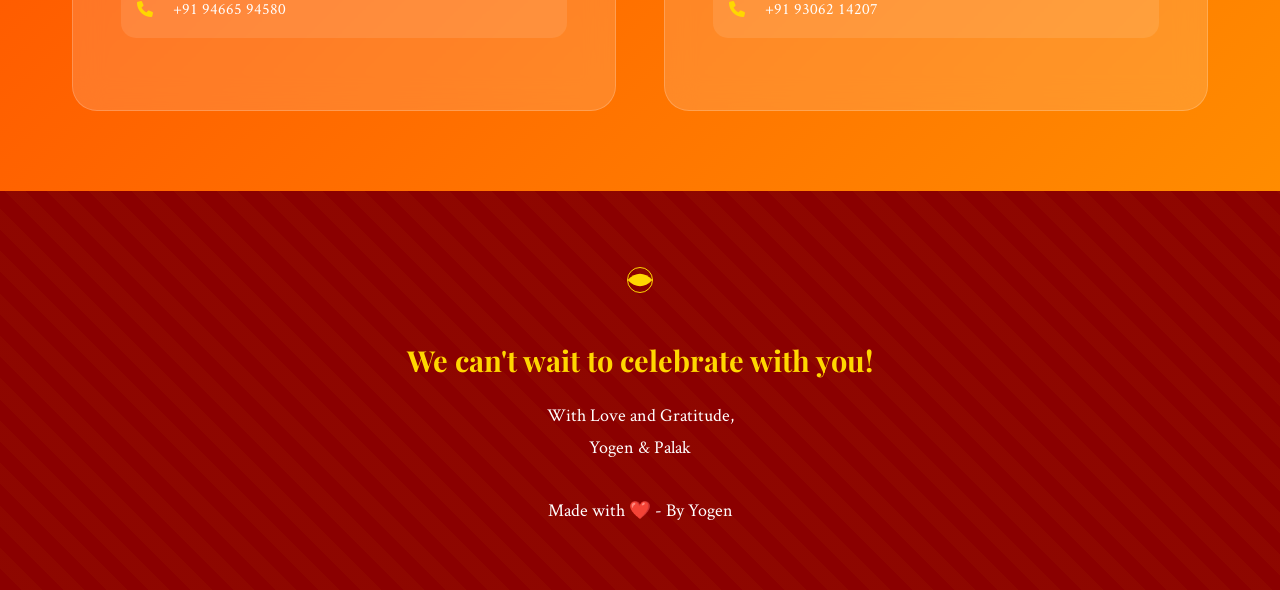
==== commit 4c15fbcf: "Update index.html" ====
--- a/index.html
+++ b/index.html
@@ -86,6 +86,131 @@
 
     </section>
 	
+
+
+<section id="itinerary" class="events-section">
+    <div class="container">
+        <div class="section-header">
+            <div class="section-ornament">
+                <div class="ornament-line"></div>
+                <div class="ornament-center">❋</div>
+                <div class="ornament-line"></div>
+            </div>
+            <h2 class="section-title">Our Wedding Festivities</h2>
+            <p class="section-subtitle">Two days of love, laughter, and lasting memories ✨</p>
+        </div>
+
+        <h2 class="itinerary-day-header">Day 1: The Fun Begins (Nov 11, 2025)</h2>
+        <div class="events-grid-day1">
+            <div class="event-card">
+                <div class="event-image">
+                    <img src="pictures/haldi.jpg" alt="Haldi Ceremony" />
+                    <div class="event-overlay"></div>
+                </div>
+                <div class="event-content">
+                    <h3>Haldi ki Rasam 💛</h3>
+                    <div class="event-time"><i class="fas fa-clock"></i>2:30 PM</div>              
+                    <br><em>“Peela rang khushiyon ka, yaaron ke sang... lagega jab Yogen-Palak ko haldi ka rang!”</em>
+					<br><br>
+					<div class="event-time">Attire:</div><em> Ladies or Gentlemen, both can prefer Pink or Yellow Ethnics</em>
+                </div>
+            </div>
+
+            <div class="event-card">
+                <div class="event-image">
+                    <img src="pictures/sangeet.jpg" alt="Sangeet Night" />
+                    <div class="event-overlay"></div>
+                </div>
+                <div class="event-content">
+                    <h3>Sangeet & Sparkles ✨</h3>
+                    <div class="event-time"><i class="fas fa-clock"></i>6:15 PM onwards</div>
+                    <br><em>An evening of engagement, cocktails, and dancing till you drop! 💃🕺 Apne dancing shoes taiyaar rakhein.</em>
+                    <br><br>
+					<div class="event-time">Attire:</div><em>Ladies, elegant Indian wear and Gentlemen, formal suits or tuxedos.</em>
+				</div>
+            </div>
+        </div>
+		
+		
+
+        <h2 class="itinerary-day-header">Day 2: Our Forever Starts (Nov 12, 2025)</h2>
+<div class="events-grid">
+    <div class="event-card">
+        <div class="event-image">
+            <img src="pictures/baraat.jpg" alt="Baraat Departure" />
+            <div class="event-overlay"></div>
+        </div>
+        <div class="event-content">
+            <h3>Baraat on the Move!</h3>
+            <div class="event-time"><i class="fas fa-clock"></i>6:15 PM</div>
+            <p>The time has come! Get ready for dhol, dhamaka, aur dher saara dance 🕺. The groom is all set to bring his queen home. Baraat will leave with full energy!</p>
+        </div>
+    </div>
+<!--
+    <div class="event-card">
+        <div class="event-image">
+            <img src="pictures/snacks.jpg" alt="Welcome Snacks" />
+            <div class="event-overlay"></div>
+        </div>
+        <div class="event-content">
+            <h3>Baraatiyon ka Swagat</h3>
+            <div class="event-time"><i class="fas fa-clock"></i>7:30 PM onwards</div>
+            <p>Welcome at <strong>Green Island Resort</strong>! After all that dancing, it's time to refuel. Grab some delicious snacks and refreshing drinks 🍹, and get ready for the magical night ahead.</p>
+        </div>
+    </div>
+-->
+    <div class="event-card">
+        <div class="event-image">
+            <img src="pictures/jaimala.jpg" alt="Jai Mala" />
+            <div class="event-overlay"></div>
+        </div>
+        <div class="event-content">
+            <h3>The 'Jai Mala' ✨</h3>
+            <div class="event-time"><i class="fas fa-clock"></i>8:00 PM</div>
+            <p>Watch us exchange garlands and seal the deal with smiles and a whole lot of love ❤️. This is it—the moment we've all been waiting for. Get your cameras ready!</p>
+        </div>
+    </div>
+
+    <div class="event-card">
+        <div class="event-image">
+            <img src="pictures/dinner.jpg" alt="Dinner" />
+            <div class="event-overlay"></div>
+        </div>
+        <div class="event-content">
+            <h3>The Dinner 🍽️</h3>
+            <div class="event-time"><i class="fas fa-clock"></i>8:30 PM onwards</div>
+            <p>Shaadi ho aur khaana na ho? Impossible! Get ready to treat your taste buds to a royal feast. Eat, drink, and be merry, because this celebration is for you! 🎉</p>
+        </div>
+    </div>
+  <!--  
+    <div class="event-card">
+        <div class="event-image">
+            <img src="pictures/hawan.jpg" alt="Wedding Rituals" />
+            <div class="event-overlay"></div>
+        </div>
+        <div class="event-content">
+            <h3>Promises by the Fire 🔥</h3>
+            <div class="event-time"><i class="fas fa-clock"></i>11:00 PM</div>
+            <p>Witness the sacred pheras as we take seven steps around the holy fire, making promises of love, respect, and endless partnership 💍. This is where our forever truly begins.</p>
+        </div>
+    </div>
+
+    <div class="event-card">
+        <div class="event-image">
+            <img src="pictures/conclusion.jpg" alt="Wedding Conclusion" />
+            <div class="event-overlay"></div>
+        </div>
+        <div class="event-content">
+            <h3>A New Beginning 🚗</h3>
+            <div class="event-time"><i class="fas fa-clock"></i>1:00 AM</div>
+            <p>With happy tears 🥹 and hearts full of love, we start our new journey together. Thank you for being a part of our big day and showering us with your blessings!</p>
+        </div>
+    </div>
+	-->
+</div>
+    </div>
+</section>
+
 <section id="venue" class="venue-section">
     <div class="container">
         <div class="section-header">
@@ -160,131 +285,6 @@
     </div>
 </section>
 
-<section id="itinerary" class="events-section">
-    <div class="container">
-        <div class="section-header">
-            <div class="section-ornament">
-                <div class="ornament-line"></div>
-                <div class="ornament-center">❋</div>
-                <div class="ornament-line"></div>
-            </div>
-            <h2 class="section-title">Our Wedding Festivities</h2>
-            <p class="section-subtitle">Two days of love, laughter, and lasting memories ✨</p>
-        </div>
-
-        <h2 class="itinerary-day-header">Day 1: The Fun Begins (Nov 11, 2025)</h2>
-        <div class="events-grid-day1">
-            <div class="event-card">
-                <div class="event-image">
-                    <img src="pictures/haldi.jpg" alt="Haldi Ceremony" />
-                    <div class="event-overlay"></div>
-                </div>
-                <div class="event-content">
-                    <h3>Haldi ki Rasam 💛</h3>
-                    <div class="event-time"><i class="fas fa-clock"></i>2:30 PM</div>              
-                    <br><em>“Peela rang khushiyon ka, yaaron ke sang... lagega jab Yogen-Palak ko haldi ka rang!”</em>
-					<br><br>
-					<div class="event-time">Attire:</div><em> Ladies or Gentlemen, both can prefer Pink or Yellow Ethnics</em>
-                </div>
-            </div>
-
-            <div class="event-card">
-                <div class="event-image">
-                    <img src="pictures/sangeet.jpg" alt="Sangeet Night" />
-                    <div class="event-overlay"></div>
-                </div>
-                <div class="event-content">
-                    <h3>Sangeet & Sparkles ✨</h3>
-                    <div class="event-time"><i class="fas fa-clock"></i>6:15 PM onwards</div>
-                    <br><em>An evening of engagement, cocktails, and dancing till you drop! 💃🕺 Apne dancing shoes taiyaar rakhein.</em>
-                    <br><br>
-					<div class="event-time">Attire:</div><em>Ladies, elegant Indian wear and Gentlemen, formal suits or tuxedos.</em>
-				</div>
-            </div>
-        </div>
-		
-		
-
-        <h2 class="itinerary-day-header">Day 2: Our Forever Starts (Nov 12, 2025)</h2>
-<div class="events-grid">
-    <div class="event-card">
-        <div class="event-image">
-            <img src="pictures/baraat.jpg" alt="Baraat Departure" />
-            <div class="event-overlay"></div>
-        </div>
-        <div class="event-content">
-            <h3>Baraat on the Move!</h3>
-            <div class="event-time"><i class="fas fa-clock"></i>6:15 PM</div>
-            <p>The time has come! Get ready for dhol, dhamaka, aur dher saara dance 🕺. The groom is all set to bring his queen home. Baraat will leave with full energy!</p>
-        </div>
-    </div>
-<!--
-    <div class="event-card">
-        <div class="event-image">
-            <img src="pictures/snacks.jpg" alt="Welcome Snacks" />
-            <div class="event-overlay"></div>
-        </div>
-        <div class="event-content">
-            <h3>Baraatiyon ka Swagat</h3>
-            <div class="event-time"><i class="fas fa-clock"></i>7:30 PM onwards</div>
-            <p>Welcome at <strong>Green Island Resort</strong>! After all that dancing, it's time to refuel. Grab some delicious snacks and refreshing drinks 🍹, and get ready for the magical night ahead.</p>
-        </div>
-    </div>
--->
-    <div class="event-card">
-        <div class="event-image">
-            <img src="pictures/jaimala.jpg" alt="Jai Mala" />
-            <div class="event-overlay"></div>
-        </div>
-        <div class="event-content">
-            <h3>The 'Jai Mala' ✨</h3>
-            <div class="event-time"><i class="fas fa-clock"></i>8:00 PM</div>
-            <p>Watch us exchange garlands and seal the deal with smiles and a whole lot of love ❤️. This is it—the moment we've all been waiting for. Get your cameras ready!</p>
-        </div>
-    </div>
-
-    <div class="event-card">
-        <div class="event-image">
-            <img src="pictures/dinner.jpg" alt="Dinner" />
-            <div class="event-overlay"></div>
-        </div>
-        <div class="event-content">
-            <h3>The Dinner 🍽️</h3>
-            <div class="event-time"><i class="fas fa-clock"></i>8:30 PM onwards</div>
-            <p>Shaadi ho aur khaana na ho? Impossible! Get ready to treat your taste buds to a royal feast. Eat, drink, and be merry, because this celebration is for you! 🎉</p>
-        </div>
-    </div>
-  <!--  
-    <div class="event-card">
-        <div class="event-image">
-            <img src="pictures/hawan.jpg" alt="Wedding Rituals" />
-            <div class="event-overlay"></div>
-        </div>
-        <div class="event-content">
-            <h3>Promises by the Fire 🔥</h3>
-            <div class="event-time"><i class="fas fa-clock"></i>11:00 PM</div>
-            <p>Witness the sacred pheras as we take seven steps around the holy fire, making promises of love, respect, and endless partnership 💍. This is where our forever truly begins.</p>
-        </div>
-    </div>
-
-    <div class="event-card">
-        <div class="event-image">
-            <img src="pictures/conclusion.jpg" alt="Wedding Conclusion" />
-            <div class="event-overlay"></div>
-        </div>
-        <div class="event-content">
-            <h3>A New Beginning 🚗</h3>
-            <div class="event-time"><i class="fas fa-clock"></i>1:00 AM</div>
-            <p>With happy tears 🥹 and hearts full of love, we start our new journey together. Thank you for being a part of our big day and showering us with your blessings!</p>
-        </div>
-    </div>
-	-->
-</div>
-    </div>
-</section>
-
-
-
 <section id="story" class="story-section">
     <div class="container">
         <div class="section-header">
